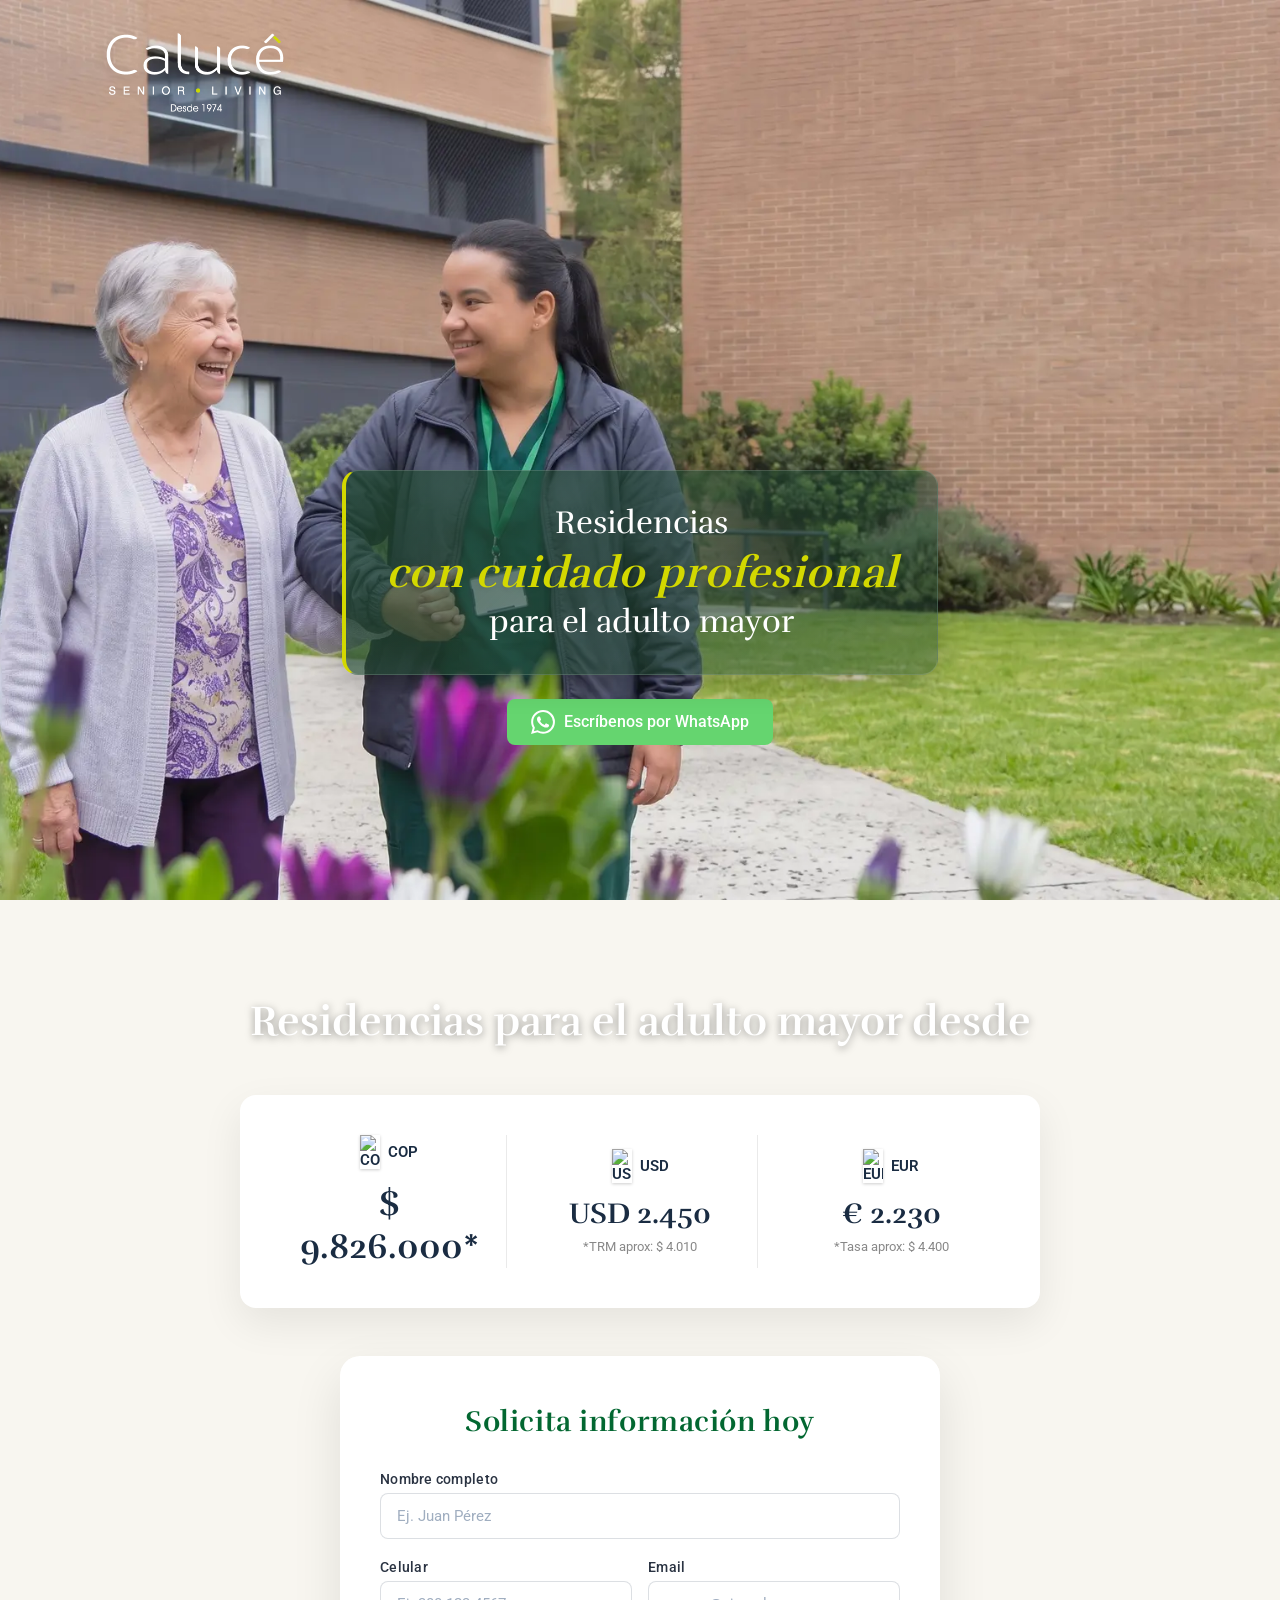
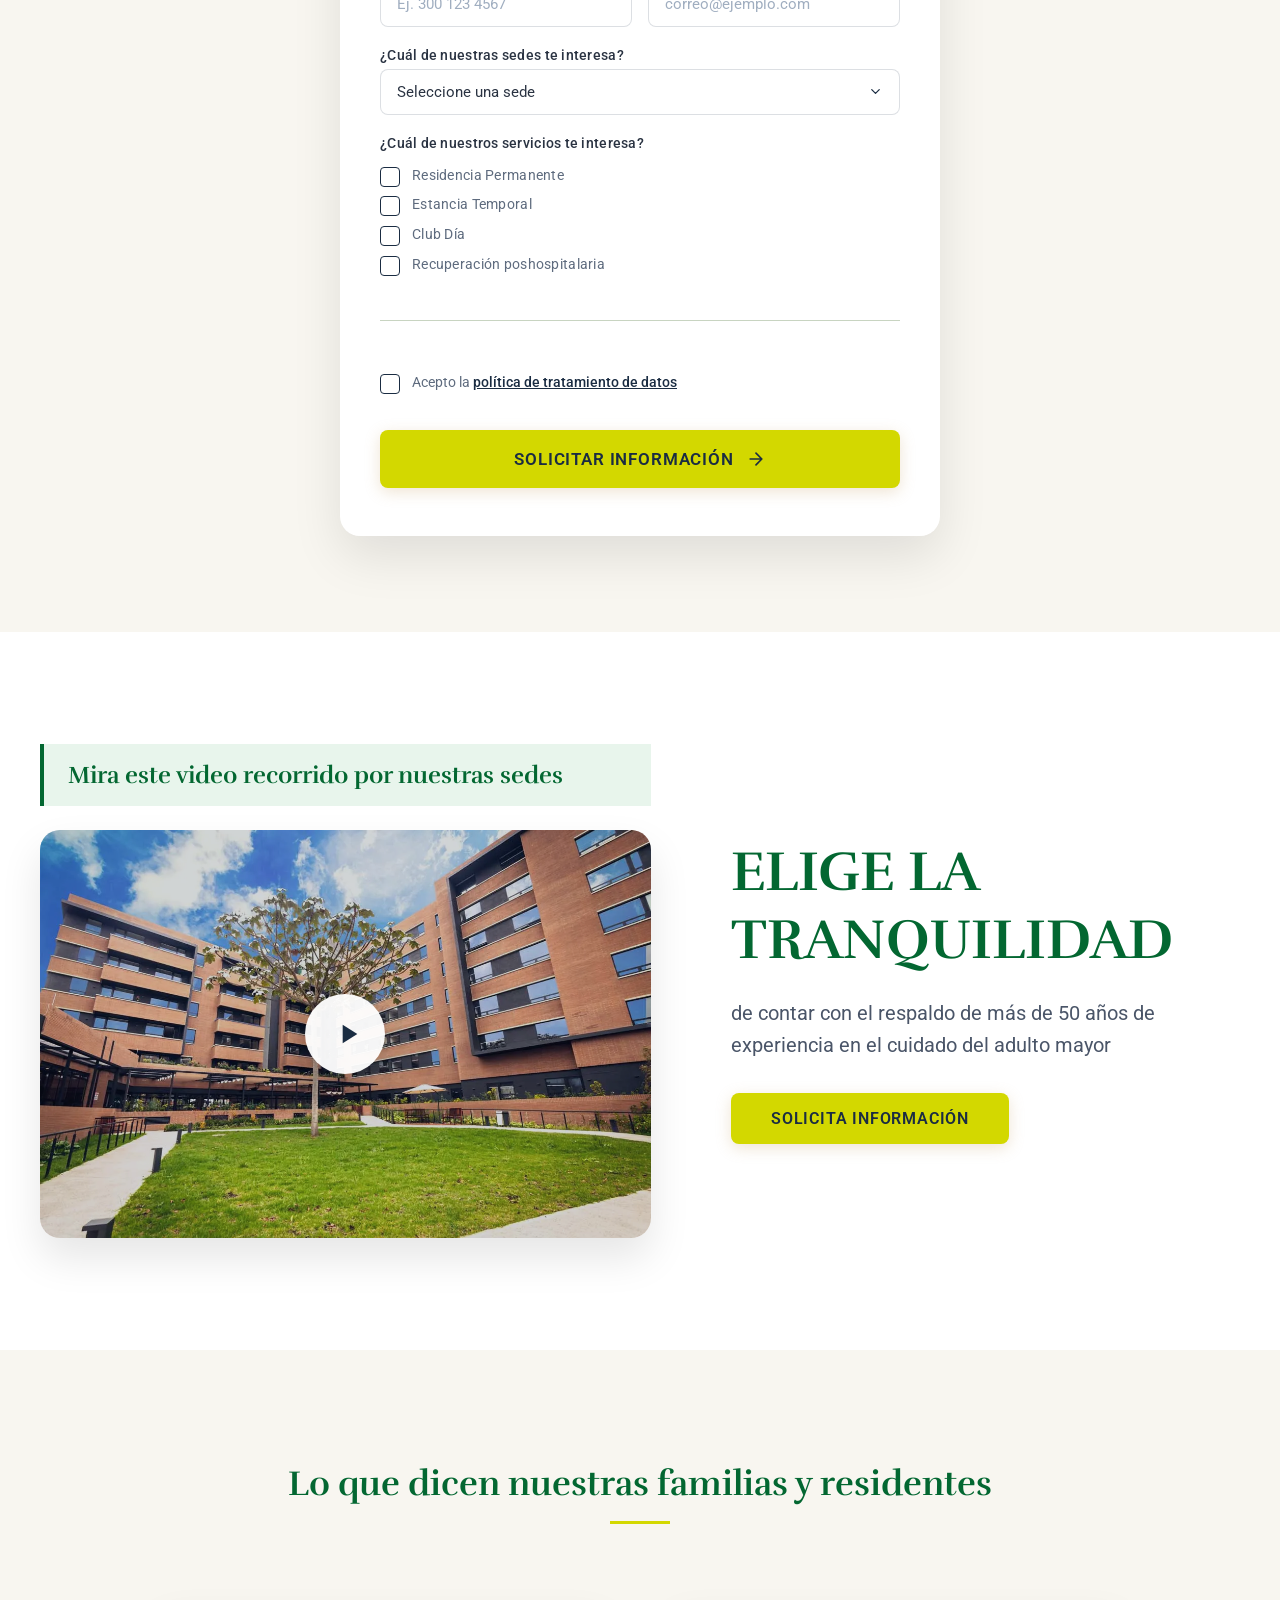
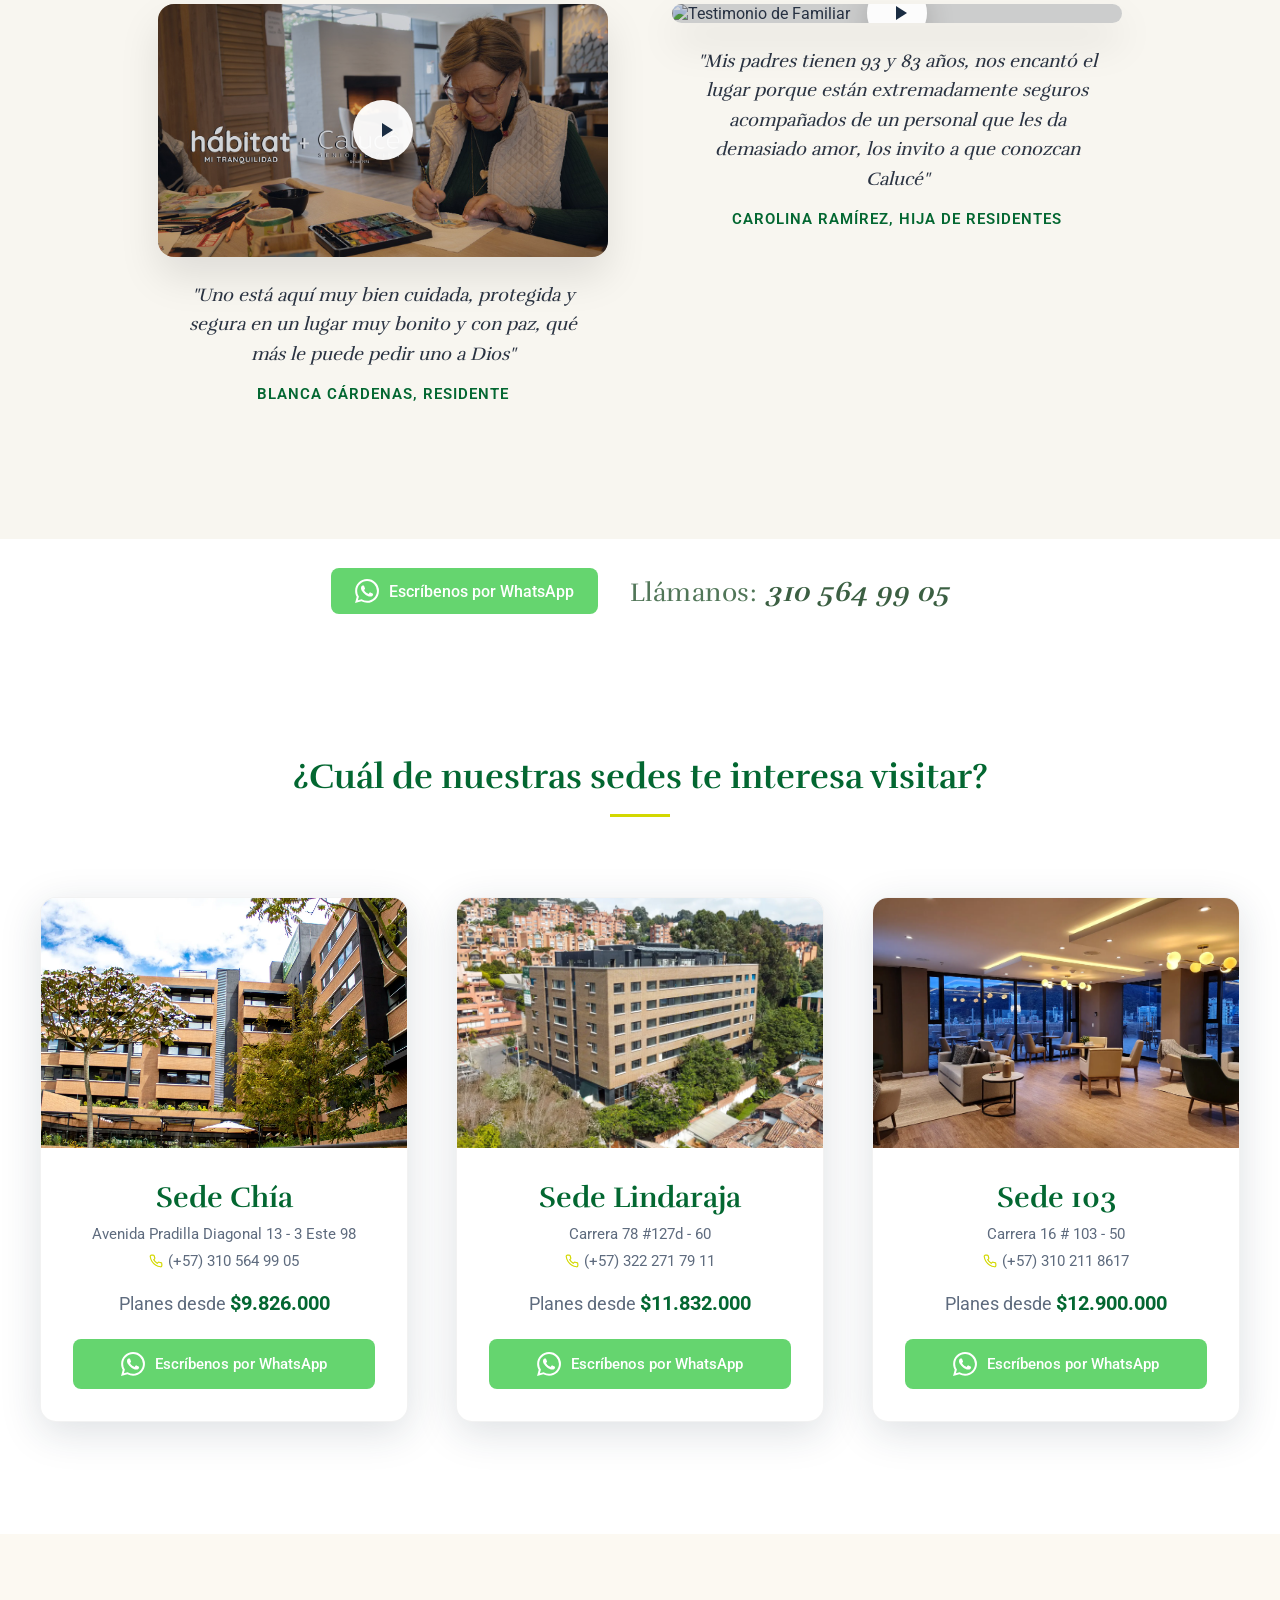
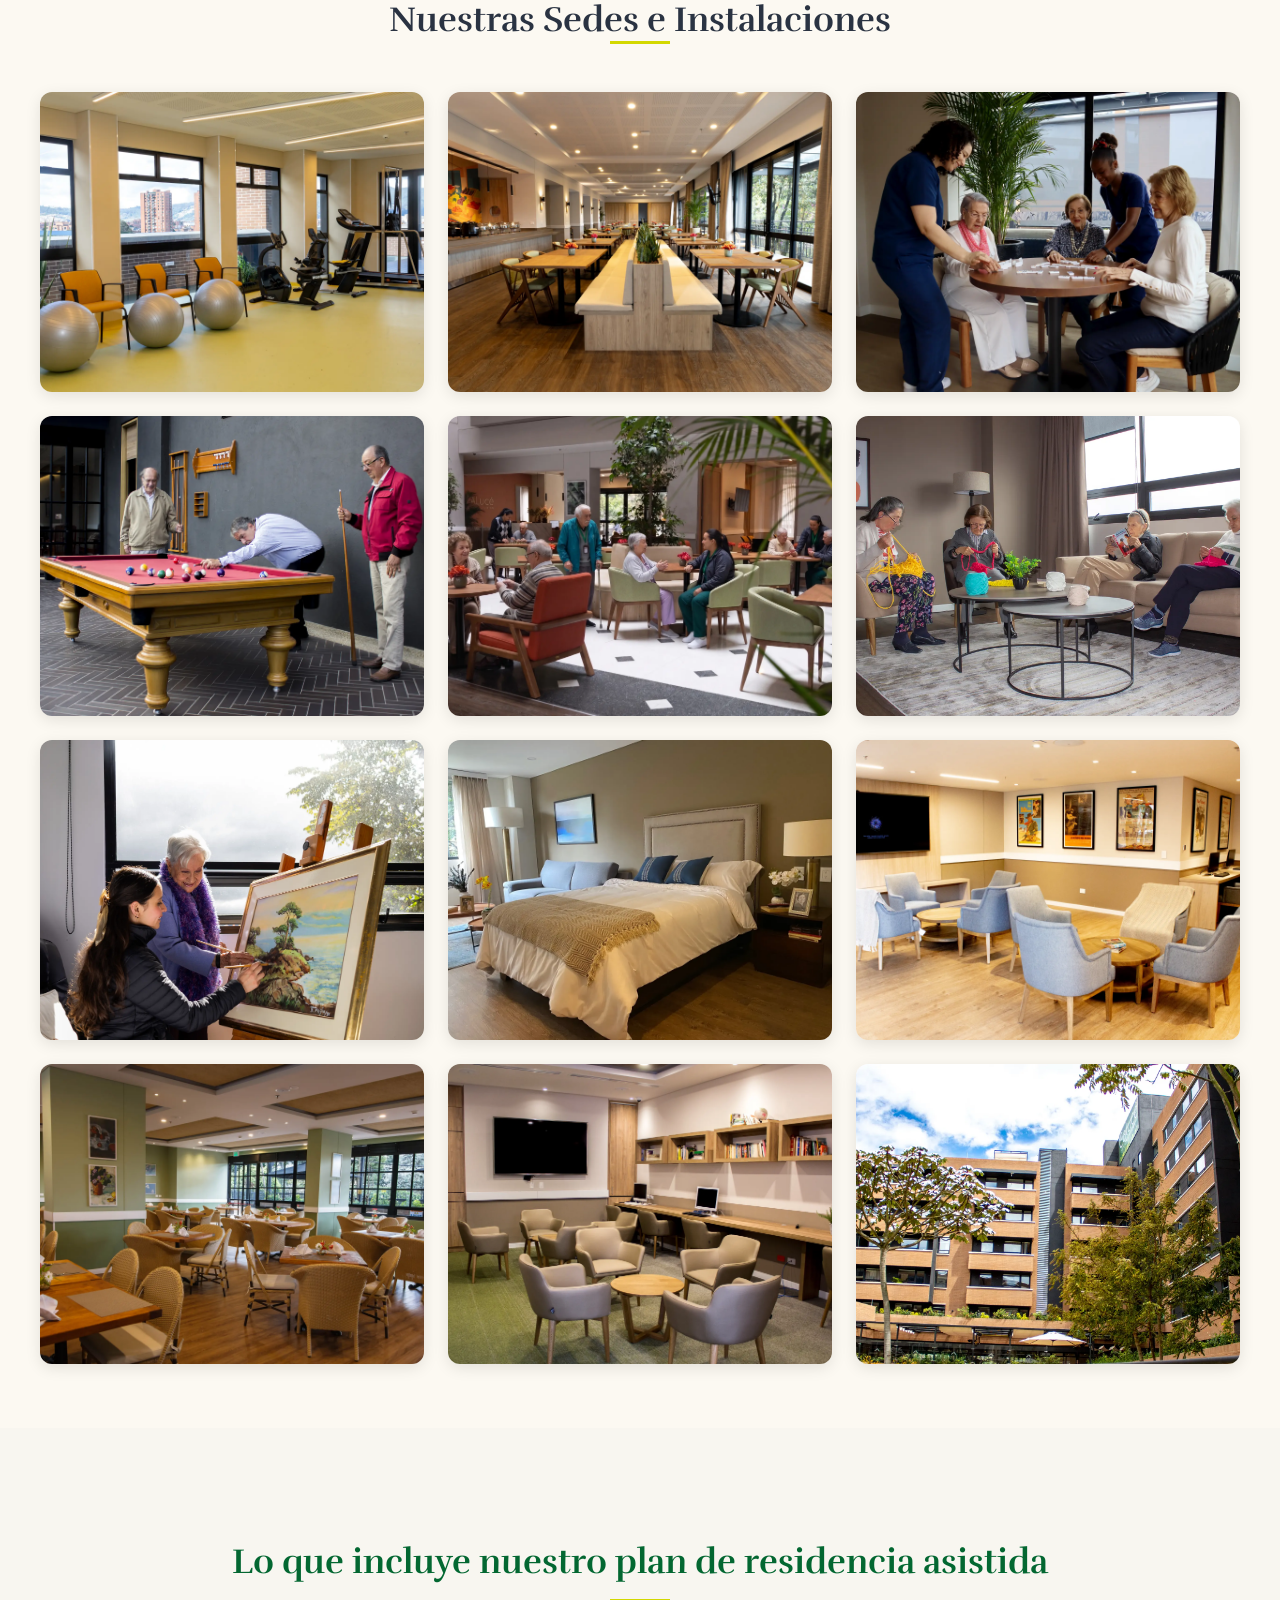
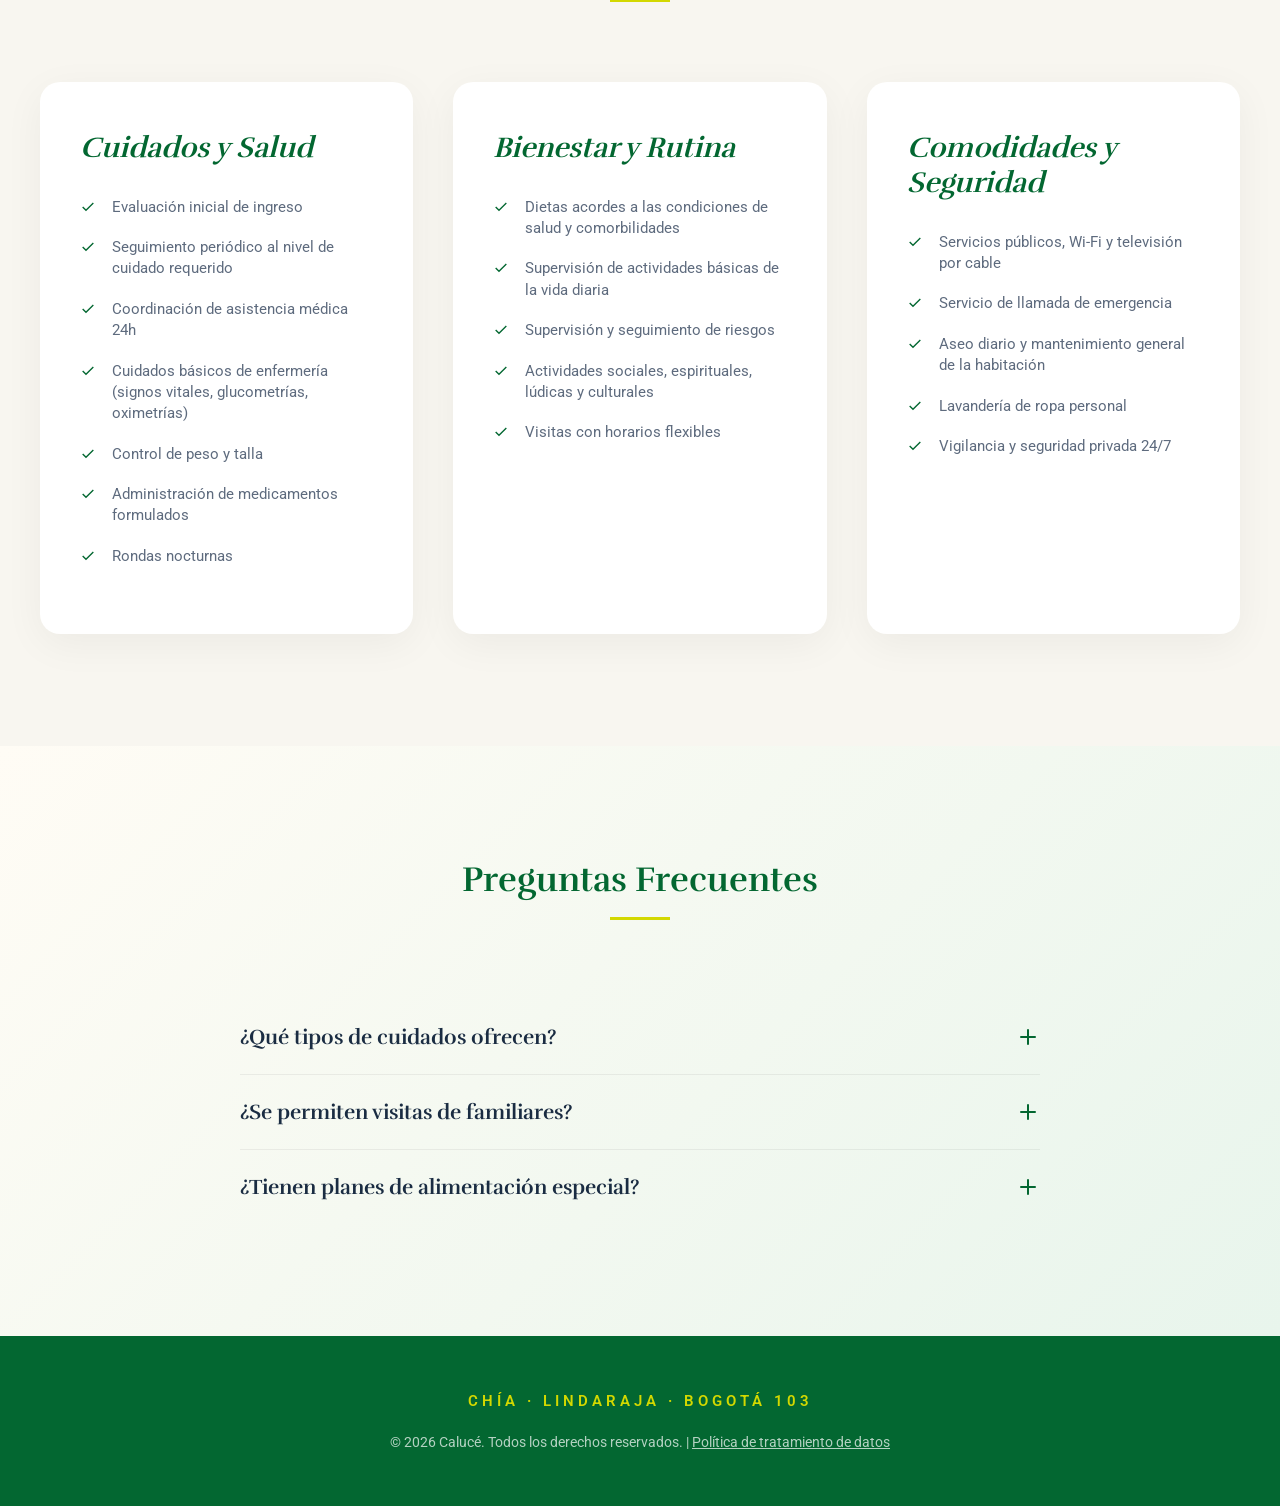
==== index.html @ 062cec2f "Forzar actualización de caché" ====
<!DOCTYPE html>
<html lang="es">
<head>
    <!-- Google Tag Manager -->
    <script>(function(w,d,s,l,i){w[l]=w[l]||[];w[l].push({'gtm.start':
    new Date().getTime(),event:'gtm.js'});var f=d.getElementsByTagName(s)[0],
    j=d.createElement(s),dl=l!='dataLayer'?'&l='+l:'';j.async=true;j.src=
    'https://www.googletagmanager.com/gtm.js?id='+i+dl;f.parentNode.insertBefore(j,f);
    })(window,document,'script','dataLayer','GTM-M3RSPCSP');</script>
    <!-- End Google Tag Manager -->
    <meta charset="UTF-8">
    <meta name="viewport" content="width=device-width, initial-scale=1.0">
    <title>Calucé Senior Living - Cuidado de Lujo</title>
    <meta name="description" content="La tranquilidad del cuidado de lujo para el adulto mayor en Calucé. Agende su visita a nuestras sedes exclusivas.">
    
    <!-- Favicon -->
    <link rel="icon" href="favicon.ico?v=2" type="image/x-icon">
    
    <!-- Google Fonts -->
    <link rel="preconnect" href="https://fonts.googleapis.com">
    <link rel="preconnect" href="https://fonts.gstatic.com" crossorigin>
    <link href="https://fonts.googleapis.com/css2?family=Roboto:wght@300;400;500;700&family=Rufina:wght@400;700&display=swap" rel="stylesheet">
    
    <!-- CSS -->
    <link rel="stylesheet" href="style.css?v=4">
</head>
<body>
    <!-- Google Tag Manager (noscript) -->
    <noscript><iframe src="https://www.googletagmanager.com/ns.html?id=GTM-M3RSPCSP"
    height="0" width="0" style="display:none;visibility:hidden"></iframe></noscript>
    <!-- End Google Tag Manager (noscript) -->
    <header class="header">
        <div class="logo-container">
            <img src="Caluce_senior_living_logo_x2.webp" alt="Calucé Senior Living Logo" class="logo">
        </div>
    </header>

    <main>
        <section class="hero" id="hero">
            <div class="hero-slideshow">
                <div class="hero-slide active" style="background-image: url('Gemini_Generated_Image_povp9ypovp9ypovp.webp');"></div>
                <div class="hero-slide" style="background-image: url('hero_img_new1.jpg');"></div>
                <div class="hero-slide" style="background-image: url('hero_img_1.webp');"></div>
                <div class="hero-slide" style="background-image: url('hero_img_2.webp');"></div>
            </div>
            <div class="hero-overlay"></div>
            
            <div class="hero-content">
                <div class="hero-text-area centered-hero-text">
                    <h1 class="hero-title">Residencias <span class="luxury-highlight">con cuidado profesional</span> para el adulto mayor</h1>
                    <a href="javascript:void(0)" onclick="openWaModal(event)" class="btn-whatsapp-cta" style="margin-top: 1.5rem; display: inline-flex;">
                        <svg width="24" height="24" viewBox="0 0 24 24" fill="currentColor" xmlns="http://www.w3.org/2000/svg">
                            <path d="M17.472 14.382c-.297-.149-1.758-.867-2.03-.967-.273-.099-.471-.148-.67.15-.197.297-.767.966-.94 1.164-.173.199-.347.223-.644.075-.297-.15-1.255-.463-2.39-1.475-.888-.788-1.489-1.761-1.663-2.059-.173-.297-.018-.458.13-.606.134-.133.298-.347.446-.52.149-.174.198-.298.298-.497.099-.198.05-.371-.025-.52-.075-.149-.669-1.612-.916-2.207-.242-.579-.487-.5-.669-.51-.173-.008-.371-.01-.57-.01-.198 0-.52.074-.792.372-.272.297-1.04 1.016-1.04 2.479 0 1.462 1.065 2.875 1.213 3.074.149.198 2.096 3.2 5.077 4.487.709.306 1.262.489 1.694.625.712.227 1.36.195 1.871.118.575-.085 1.758-.719 2.006-1.413.248-.694.248-1.289.173-1.413-.074-.124-.272-.198-.57-.347m-5.421 7.403h-.004a9.87 9.87 0 01-5.031-1.378l-.361-.214-3.741.982.998-3.648-.235-.374a9.86 9.86 0 01-1.51-5.26c.001-5.45 4.436-9.884 9.888-9.884 2.64 0 5.122 1.03 6.988 2.898a9.825 9.825 0 012.893 6.994c-.003 5.45-4.437 9.884-9.885 9.884m8.413-18.297A11.815 11.815 0 0012.05 0C5.495 0 .16 5.335.157 11.892c0 2.096.547 4.142 1.588 5.945L.057 24l6.305-1.654a11.882 11.882 0 005.683 1.448h.005c6.554 0 11.89-5.335 11.893-11.893a11.821 11.821 0 00-3.48-8.413z"/>
                        </svg>
                        Escríbenos por WhatsApp
                    </a>
                </div>
            </div>
        </section>

        <section class="pricing-form-section" style="position: relative; background-image: url('al_caluce_med_ale_0541.webp?v=2'); background-size: cover; background-position: center; padding: 6rem 2rem; background-attachment: fixed;">

            <div style="position: relative; z-index: 2; max-width: 900px; margin: 0 auto; display: flex; flex-direction: column; align-items: center; gap: 3rem;">
                
                <h2 style="font-family: var(--font-heading); color: #ffffff; text-shadow: 0 2px 8px rgba(0,0,0,0.4); font-size: 2.6rem; text-align: center; font-weight: 600;">Residencias para el adulto mayor desde</h2>
                
                <!-- Pricing Card -->
                <div style="background: #ffffff; border-radius: 16px; padding: 2.5rem 2rem; width: 100%; max-width: 800px; box-shadow: 0 15px 40px rgba(0,0,0,0.08); display: flex; justify-content: space-between; text-align: center; gap: 1rem; flex-wrap: wrap;">
                    <div style="flex: 1; min-width: 200px; border-right: 1px solid #eaeaea; display: flex; flex-direction: column; justify-content: center; padding: 0 1rem;">
                        <p style="font-weight: 600; font-size: 0.95rem; color: #1a2c42; margin-bottom: 0.8rem; display: flex; align-items: center; justify-content: center; gap: 0.5rem;"><img src="https://flagcdn.com/w20/co.png" alt="COP" style="width: 20px; box-shadow: 0 1px 3px rgba(0,0,0,0.2);"> COP</p>
                        <p style="font-size: 2.2rem; font-weight: 700; color: #1a2c42; font-family: var(--font-heading);">$ 9.826.000*</p>
                    </div>
                    <div style="flex: 1; min-width: 200px; border-right: 1px solid #eaeaea; display: flex; flex-direction: column; justify-content: center; padding: 0 1rem;">
                        <p style="font-weight: 600; font-size: 0.95rem; color: #1a2c42; margin-bottom: 0.8rem; display: flex; align-items: center; justify-content: center; gap: 0.5rem;"><img src="https://flagcdn.com/w20/us.png" alt="USD" style="width: 20px; box-shadow: 0 1px 3px rgba(0,0,0,0.2);"> USD</p>
                        <p style="font-size: 1.8rem; font-weight: 700; color: #1a2c42; font-family: var(--font-heading);">USD 2.450</p>
                        <p style="font-size: 0.8rem; color: #888; margin-top: 0.5rem;">*TRM aprox: $ 4.010</p>
                    </div>
                    <div style="flex: 1; min-width: 200px; display: flex; flex-direction: column; justify-content: center; padding: 0 1rem;">
                        <p style="font-weight: 600; font-size: 0.95rem; color: #1a2c42; margin-bottom: 0.8rem; display: flex; align-items: center; justify-content: center; gap: 0.5rem;"><img src="https://flagcdn.com/w20/eu.png" alt="EUR" style="width: 20px; box-shadow: 0 1px 3px rgba(0,0,0,0.2);"> EUR</p>
                        <p style="font-size: 1.8rem; font-weight: 700; color: #1a2c42; font-family: var(--font-heading);">€ 2.230</p>
                        <p style="font-size: 0.8rem; color: #888; margin-top: 0.5rem;">*Tasa aprox: $ 4.400</p>
                    </div>
                </div>

                <!-- Form Card -->
                <div class="form-card" style="width: 100%; max-width: 600px; background: #ffffff; border: none; box-shadow: 0 20px 50px rgba(0,0,0,0.1);">
                    <h2 class="form-subtitle">Solicita información hoy</h2>
                    
                    <form id="contact-form" class="lead-form">
                        <div class="form-group">
                            <label for="nombre">Nombre completo</label>
                            <input type="text" id="nombre" name="nombre" required placeholder="Ej. Juan Pérez">
                        </div>
                        
                        <div class="form-row">
                            <div class="form-group">
                                <label for="celular">Celular</label>
                                <input type="tel" id="celular" name="celular" required placeholder="Ej. 300 123 4567">
                            </div>
                            
                            <div class="form-group">
                                <label for="email">Email</label>
                                <input type="email" id="email" name="email" required placeholder="correo@ejemplo.com">
                            </div>
                        </div>
                        
                        <div class="form-group">
                            <label for="sede">¿Cuál de nuestras sedes te interesa?</label>
                            <select id="sede" name="sede" required>
                                <option value="" disabled selected>Seleccione una sede</option>
                                <option value="Chia">Sede Chía</option>
                                <option value="Lindaraja">Sede Lindaraja</option>
                                <option value="103">Sede 103</option>
                            </select>
                        </div>
                        
                        <div class="form-group">
                            <label for="servicio">¿Cuál de nuestros servicios te interesa?</label>
                            <div class="services-checkbox-group" style="margin-top: 0.5rem; display: flex; flex-direction: column; gap: 0.5rem;">
                                <div class="form-checkbox" style="margin: 0; align-items: center;">
                                    <input type="checkbox" id="srv-residencia" name="servicio[]" value="Residencia Permanente">
                                    <label for="srv-residencia" style="font-weight: 400; font-size: 0.9rem; margin: 0; cursor: pointer;">Residencia Permanente</label>
                                </div>
                                <div class="form-checkbox" style="margin: 0; align-items: center;">
                                    <input type="checkbox" id="srv-temporal" name="servicio[]" value="Estancia Temporal">
                                    <label for="srv-temporal" style="font-weight: 400; font-size: 0.9rem; margin: 0; cursor: pointer;">Estancia Temporal</label>
                                </div>
                                <div class="form-checkbox" style="margin: 0; align-items: center;">
                                    <input type="checkbox" id="srv-club" name="servicio[]" value="Club Día">
                                    <label for="srv-club" style="font-weight: 400; font-size: 0.9rem; margin: 0; cursor: pointer;">Club Día</label>
                                </div>
                                <div class="form-checkbox" style="margin: 0; align-items: center;">
                                    <input type="checkbox" id="srv-recuperacion" name="servicio[]" value="Recuperación poshospitalaria">
                                    <label for="srv-recuperacion" style="font-weight: 400; font-size: 0.9rem; margin: 0; cursor: pointer;">Recuperación poshospitalaria</label>
                                </div>
                            </div>
                        </div>
                        
                        <hr style="margin: 1.5rem 0; border: none; border-top: 1px solid #c8d4c1;">
                        <div class="form-checkbox">
                            <input type="checkbox" id="politica" name="politica" required>
                            <label for="politica">Acepto la <a href="politica.html" target="_blank">política de tratamiento de datos</a></label>
                        </div>
                        
                        <button type="submit" class="submit-btn" style="padding: 1.2rem; font-size: 1.05rem;">
                            <span>SOLICITAR INFORMACIÓN</span>
                            <svg width="20" height="20" viewBox="0 0 24 24" fill="none" xmlns="http://www.w3.org/2000/svg">
                                <path d="M5 12H19M19 12L12 5M19 12L12 19" stroke="currentColor" stroke-width="2" stroke-linecap="round" stroke-linejoin="round"/>
                            </svg>
                        </button>
                    </form>
                </div>
            </div>
        </section>

        <section class="video-section">
            <div class="video-container-wrapper">
                <div class="video-column">
                    <h3 class="video-preview-title">Mira este video recorrido por nuestras sedes</h3>
                    <div class="video-box" style="cursor: pointer;" data-youtube-id="F8IbhMxmTkQ" onclick="openVideoModal(this.dataset.youtubeId)">
                        <img src="Caluce-chia-07.webp" alt="Video recorrido Calucé" class="video-thumb">
                        <div class="video-overlay"></div>
                        <button class="play-btn" aria-label="Reproducir video">
                            <svg width="24" height="24" viewBox="0 0 24 24" fill="currentColor" xmlns="http://www.w3.org/2000/svg">
                                <path d="M8 5v14l11-7z"/>
                            </svg>
                        </button>
                    </div>
                </div>
                
                <div class="video-text">
                    <h2 class="section-title">ELIGE LA TRANQUILIDAD</h2>
                    <p class="section-description">de contar con el respaldo de <span class="highlight-text">más de 50 años</span> de experiencia en el cuidado del adulto mayor</p>
                    <button class="cta-btn" style="margin-top: 2rem;" onclick="openFormModal()">SOLICITA INFORMACIÓN</button>
                </div>
            </div>
        </section>

        <section class="testimonials-section">
            <div class="services-header">
                <h2 class="services-main-title">Lo que dicen nuestras familias y residentes</h2>
                <div class="title-divider"></div>
            </div>
            
            <div class="testimonials-grid">
                <!-- Testimonial 1 -->
                <div class="testimonial-card">
                    <div class="video-box" style="border-radius: 16px; cursor: pointer;" data-youtube-id="kpTTapqYyjA" onclick="openVideoModal(this.dataset.youtubeId)">
                        <img src="testimonial_1.jpg" alt="Testimonio de Residente" class="video-thumb">
                        <div class="video-overlay"></div>
                        <button class="play-btn" style="width: 60px; height: 60px;">
                            <svg viewBox="0 0 24 24" fill="currentColor" style="width: 24px; height: 24px;">
                                <path d="M8 5v14l11-7z"/>
                            </svg>
                        </button>
                    </div>
                    <div class="testimonial-info">
                        <p class="testimonial-quote">"Uno está aquí muy bien cuidada, protegida y segura en un lugar muy bonito y con paz, qué más le puede pedir uno a Dios"</p>
                        <h4 class="testimonial-name">Blanca Cárdenas, Residente</h4>
                    </div>
                </div>
                
                <!-- Testimonial 2 -->
                <div class="testimonial-card">
                    <div class="video-box" style="border-radius: 16px; cursor: pointer;" data-youtube-id="0jp0pkV0w2U" onclick="openVideoModal(this.dataset.youtubeId)">
                        <img src="https://img.youtube.com/vi/0jp0pkV0w2U/maxresdefault.jpg" alt="Testimonio de Familiar" class="video-thumb">
                        <div class="video-overlay"></div>
                        <button class="play-btn" style="width: 60px; height: 60px;">
                            <svg viewBox="0 0 24 24" fill="currentColor" style="width: 24px; height: 24px;">
                                <path d="M8 5v14l11-7z"/>
                            </svg>
                        </button>
                    </div>
                    <div class="testimonial-info">
                        <p class="testimonial-quote">"Mis padres tienen 93 y 83 años, nos encantó el lugar porque están extremadamente seguros acompañados de un personal que les da demasiado amor, los invito a que conozcan Calucé"</p>
                        <h4 class="testimonial-name">Carolina Ramírez, hija de residentes</h4>
                    </div>
                </div>
                

            </div>
        </section>

        <section class="cta-banner">
            <div class="cta-container">
                <h2 class="cta-text" style="font-size: 1.6rem;">Llámanos: <span class="cta-price">310 564 99 05</span></h2>
                <a href="javascript:void(0)" onclick="openWaModal(event)" class="btn-whatsapp-cta">
                    <svg width="24" height="24" viewBox="0 0 24 24" fill="currentColor" xmlns="http://www.w3.org/2000/svg">
                        <path d="M17.472 14.382c-.297-.149-1.758-.867-2.03-.967-.273-.099-.471-.148-.67.15-.197.297-.767.966-.94 1.164-.173.199-.347.223-.644.075-.297-.15-1.255-.463-2.39-1.475-.888-.788-1.489-1.761-1.663-2.059-.173-.297-.018-.458.13-.606.134-.133.298-.347.446-.52.149-.174.198-.298.298-.497.099-.198.05-.371-.025-.52-.075-.149-.669-1.612-.916-2.207-.242-.579-.487-.5-.669-.51-.173-.008-.371-.01-.57-.01-.198 0-.52.074-.792.372-.272.297-1.04 1.016-1.04 2.479 0 1.462 1.065 2.875 1.213 3.074.149.198 2.096 3.2 5.077 4.487.709.306 1.262.489 1.694.625.712.227 1.36.195 1.871.118.575-.085 1.758-.719 2.006-1.413.248-.694.248-1.289.173-1.413-.074-.124-.272-.198-.57-.347m-5.421 7.403h-.004a9.87 9.87 0 01-5.031-1.378l-.361-.214-3.741.982.998-3.648-.235-.374a9.86 9.86 0 01-1.51-5.26c.001-5.45 4.436-9.884 9.888-9.884 2.64 0 5.122 1.03 6.988 2.898a9.825 9.825 0 012.893 6.994c-.003 5.45-4.437 9.884-9.885 9.884m8.413-18.297A11.815 11.815 0 0012.05 0C5.495 0 .16 5.335.157 11.892c0 2.096.547 4.142 1.588 5.945L.057 24l6.305-1.654a11.882 11.882 0 005.683 1.448h.005c6.554 0 11.89-5.335 11.893-11.893a11.821 11.821 0 00-3.48-8.413z"/>
                    </svg>
                    Escríbenos por WhatsApp
                </a>
            </div>
        </section>

        <section class="sedes-section">
            <div class="services-header">
                <h2 class="services-main-title">¿Cuál de nuestras sedes te interesa visitar?</h2>
                <div class="title-divider"></div>
            </div>
            
            <div class="sedes-grid">
                <!-- Card Chia -->
                <div class="sede-card">
                    <div class="sede-img-box">
                        <img src="IMG_2780.webp" alt="Sede Chía" class="sede-img">
                    </div>
                    <div class="sede-info">
                        <h3 class="sede-title">Sede Chía</h3>
                        <p class="sede-details">Avenida Pradilla Diagonal 13 - 3 Este 98<br>
                            <span class="phone-line">
                                <svg class="phone-icon" viewBox="0 0 24 24" width="14" height="14" fill="none" stroke="currentColor" stroke-width="2" stroke-linecap="round" stroke-linejoin="round"><path d="M22 16.92v3a2 2 0 0 1-2.18 2 19.79 19.79 0 0 1-8.63-3.07 19.5 19.5 0 0 1-6-6 19.79 19.79 0 0 1-3.07-8.67A2 2 0 0 1 4.11 2h3a2 2 0 0 1 2 1.72 12.84 12.84 0 0 0 .7 2.81 2 2 0 0 1-.45 2.11L8.09 9.91a16 16 0 0 0 6 6l1.27-1.27a2 2 0 0 1 2.11-.45 12.84 12.84 0 0 0 2.81.7A2 2 0 0 1 22 16.92z"></path></svg>
                                (+57) 310 564 99 05
                            </span>
                        </p>
                        <p class="sede-price">Planes desde <strong>$9.826.000</strong></p>
                        <a href="https://wa.me/573105649905?text=Hola,%20me%20interesa%20conocer%20m%C3%A1s%20sobre%20la%20sede%20Ch%C3%ADa" class="btn-whatsapp-cta sede-btn" target="_blank" rel="noopener noreferrer" style="justify-content: center; width: 100%;">
                            <svg width="24" height="24" viewBox="0 0 24 24" fill="currentColor" xmlns="http://www.w3.org/2000/svg">
                                <path d="M17.472 14.382c-.297-.149-1.758-.867-2.03-.967-.273-.099-.471-.148-.67.15-.197.297-.767.966-.94 1.164-.173.199-.347.223-.644.075-.297-.15-1.255-.463-2.39-1.475-.888-.788-1.489-1.761-1.663-2.059-.173-.297-.018-.458.13-.606.134-.133.298-.347.446-.52.149-.174.198-.298.298-.497.099-.198.05-.371-.025-.52-.075-.149-.669-1.612-.916-2.207-.242-.579-.487-.5-.669-.51-.173-.008-.371-.01-.57-.01-.198 0-.52.074-.792.372-.272.297-1.04 1.016-1.04 2.479 0 1.462 1.065 2.875 1.213 3.074.149.198 2.096 3.2 5.077 4.487.709.306 1.262.489 1.694.625.712.227 1.36.195 1.871.118.575-.085 1.758-.719 2.006-1.413.248-.694.248-1.289.173-1.413-.074-.124-.272-.198-.57-.347m-5.421 7.403h-.004a9.87 9.87 0 01-5.031-1.378l-.361-.214-3.741.982.998-3.648-.235-.374a9.86 9.86 0 01-1.51-5.26c.001-5.45 4.436-9.884 9.888-9.884 2.64 0 5.122 1.03 6.988 2.898a9.825 9.825 0 012.893 6.994c-.003 5.45-4.437 9.884-9.885 9.884m8.413-18.297A11.815 11.815 0 0012.05 0C5.495 0 .16 5.335.157 11.892c0 2.096.547 4.142 1.588 5.945L.057 24l6.305-1.654a11.882 11.882 0 005.683 1.448h.005c6.554 0 11.89-5.335 11.893-11.893a11.821 11.821 0 00-3.48-8.413z"/>
                            </svg>
                            Escríbenos por WhatsApp
                        </a>
                    </div>
                </div>
                
                <!-- Card Lindaraja -->
                <div class="sede-card">
                    <div class="sede-img-box">
                        <img src="editable_edificio.webp" alt="Sede Lindaraja" class="sede-img">
                    </div>
                    <div class="sede-info">
                        <h3 class="sede-title">Sede Lindaraja</h3>
                        <p class="sede-details">Carrera 78 #127d - 60<br>
                            <span class="phone-line">
                                <svg class="phone-icon" viewBox="0 0 24 24" width="14" height="14" fill="none" stroke="currentColor" stroke-width="2" stroke-linecap="round" stroke-linejoin="round"><path d="M22 16.92v3a2 2 0 0 1-2.18 2 19.79 19.79 0 0 1-8.63-3.07 19.5 19.5 0 0 1-6-6 19.79 19.79 0 0 1-3.07-8.67A2 2 0 0 1 4.11 2h3a2 2 0 0 1 2 1.72 12.84 12.84 0 0 0 .7 2.81 2 2 0 0 1-.45 2.11L8.09 9.91a16 16 0 0 0 6 6l1.27-1.27a2 2 0 0 1 2.11-.45 12.84 12.84 0 0 0 2.81.7A2 2 0 0 1 22 16.92z"></path></svg>
                                (+57) 322 271 79 11
                            </span>
                        </p>
                        <p class="sede-price">Planes desde <strong>$11.832.000</strong></p>
                        <a href="https://wa.me/573222717911?text=Hola,%20me%20interesa%20conocer%20m%C3%A1s%20sobre%20la%20sede%20Lindaraja" class="btn-whatsapp-cta sede-btn" target="_blank" rel="noopener noreferrer" style="justify-content: center; width: 100%;">
                            <svg width="24" height="24" viewBox="0 0 24 24" fill="currentColor" xmlns="http://www.w3.org/2000/svg">
                                <path d="M17.472 14.382c-.297-.149-1.758-.867-2.03-.967-.273-.099-.471-.148-.67.15-.197.297-.767.966-.94 1.164-.173.199-.347.223-.644.075-.297-.15-1.255-.463-2.39-1.475-.888-.788-1.489-1.761-1.663-2.059-.173-.297-.018-.458.13-.606.134-.133.298-.347.446-.52.149-.174.198-.298.298-.497.099-.198.05-.371-.025-.52-.075-.149-.669-1.612-.916-2.207-.242-.579-.487-.5-.669-.51-.173-.008-.371-.01-.57-.01-.198 0-.52.074-.792.372-.272.297-1.04 1.016-1.04 2.479 0 1.462 1.065 2.875 1.213 3.074.149.198 2.096 3.2 5.077 4.487.709.306 1.262.489 1.694.625.712.227 1.36.195 1.871.118.575-.085 1.758-.719 2.006-1.413.248-.694.248-1.289.173-1.413-.074-.124-.272-.198-.57-.347m-5.421 7.403h-.004a9.87 9.87 0 01-5.031-1.378l-.361-.214-3.741.982.998-3.648-.235-.374a9.86 9.86 0 01-1.51-5.26c.001-5.45 4.436-9.884 9.888-9.884 2.64 0 5.122 1.03 6.988 2.898a9.825 9.825 0 012.893 6.994c-.003 5.45-4.437 9.884-9.885 9.884m8.413-18.297A11.815 11.815 0 0012.05 0C5.495 0 .16 5.335.157 11.892c0 2.096.547 4.142 1.588 5.945L.057 24l6.305-1.654a11.882 11.882 0 005.683 1.448h.005c6.554 0 11.89-5.335 11.893-11.893a11.821 11.821 0 00-3.48-8.413z"/>
                            </svg>
                            Escríbenos por WhatsApp
                        </a>
                    </div>
                </div>
                
                <!-- Card 103 -->
                <div class="sede-card">
                    <div class="sede-img-box">
                        <img src="20210810_181225.webp" alt="Sede 103" class="sede-img">
                    </div>
                    <div class="sede-info">
                        <h3 class="sede-title">Sede 103</h3>
                        <p class="sede-details">Carrera 16 # 103 - 50<br>
                            <span class="phone-line">
                                <svg class="phone-icon" viewBox="0 0 24 24" width="14" height="14" fill="none" stroke="currentColor" stroke-width="2" stroke-linecap="round" stroke-linejoin="round"><path d="M22 16.92v3a2 2 0 0 1-2.18 2 19.79 19.79 0 0 1-8.63-3.07 19.5 19.5 0 0 1-6-6 19.79 19.79 0 0 1-3.07-8.67A2 2 0 0 1 4.11 2h3a2 2 0 0 1 2 1.72 12.84 12.84 0 0 0 .7 2.81 2 2 0 0 1-.45 2.11L8.09 9.91a16 16 0 0 0 6 6l1.27-1.27a2 2 0 0 1 2.11-.45 12.84 12.84 0 0 0 2.81.7A2 2 0 0 1 22 16.92z"></path></svg>
                                (+57) 310 211 8617
                            </span>
                        </p>
                        <p class="sede-price">Planes desde <strong>$12.900.000</strong></p>
                        <a href="https://wa.me/573102118617?text=Hola,%20me%20interesa%20conocer%20m%C3%A1s%20sobre%20la%20sede%20103" class="btn-whatsapp-cta sede-btn" target="_blank" rel="noopener noreferrer" style="justify-content: center; width: 100%;">
                            <svg width="24" height="24" viewBox="0 0 24 24" fill="currentColor" xmlns="http://www.w3.org/2000/svg">
                                <path d="M17.472 14.382c-.297-.149-1.758-.867-2.03-.967-.273-.099-.471-.148-.67.15-.197.297-.767.966-.94 1.164-.173.199-.347.223-.644.075-.297-.15-1.255-.463-2.39-1.475-.888-.788-1.489-1.761-1.663-2.059-.173-.297-.018-.458.13-.606.134-.133.298-.347.446-.52.149-.174.198-.298.298-.497.099-.198.05-.371-.025-.52-.075-.149-.669-1.612-.916-2.207-.242-.579-.487-.5-.669-.51-.173-.008-.371-.01-.57-.01-.198 0-.52.074-.792.372-.272.297-1.04 1.016-1.04 2.479 0 1.462 1.065 2.875 1.213 3.074.149.198 2.096 3.2 5.077 4.487.709.306 1.262.489 1.694.625.712.227 1.36.195 1.871.118.575-.085 1.758-.719 2.006-1.413.248-.694.248-1.289.173-1.413-.074-.124-.272-.198-.57-.347m-5.421 7.403h-.004a9.87 9.87 0 01-5.031-1.378l-.361-.214-3.741.982.998-3.648-.235-.374a9.86 9.86 0 01-1.51-5.26c.001-5.45 4.436-9.884 9.888-9.884 2.64 0 5.122 1.03 6.988 2.898a9.825 9.825 0 012.893 6.994c-.003 5.45-4.437 9.884-9.885 9.884m8.413-18.297A11.815 11.815 0 0012.05 0C5.495 0 .16 5.335.157 11.892c0 2.096.547 4.142 1.588 5.945L.057 24l6.305-1.654a11.882 11.882 0 005.683 1.448h.005c6.554 0 11.89-5.335 11.893-11.893a11.821 11.821 0 00-3.48-8.413z"/>
                            </svg>
                            Escríbenos por WhatsApp
                        </a>
                    </div>
                </div>
            </div>
        </section>

        <section class="gallery-section">
            <div class="gallery-header">
                <h2 class="gallery-title">Nuestras Sedes e Instalaciones</h2>
                <div class="title-divider"></div>
            </div>
            <div class="gallery-grid">
                <img src="gallery-images/IMG_8244.webp?v=2" alt="Instalaciones Calucé" class="gallery-item" loading="lazy">
                <img src="gallery-images/IMG_8183.webp?v=2" alt="Instalaciones Calucé" class="gallery-item" loading="lazy">
                <img src="gallery-images/93FE3752-EDE4-44F7-B28B-406F4B48A214_1_201_a.webp?v=2" alt="Instalaciones Calucé" class="gallery-item" loading="lazy">
                <img src="gallery-images/BILLAR-01.webp?v=2" alt="Instalaciones Calucé" class="gallery-item" loading="lazy">
                <img src="gallery-images/Gemini_Generated_Image_re1i0are1i0are1i.webp?v=2" alt="Instalaciones Calucé" class="gallery-item" loading="lazy">
                <img src="gallery-images/IMG_2146.webp?v=2" alt="Instalaciones Calucé" class="gallery-item" loading="lazy">
                <img src="gallery-images/IMG_2199.webp?v=2" alt="Instalaciones Calucé" class="gallery-item" loading="lazy">
                <img src="gallery-images/IMG_6405.webp?v=2" alt="Instalaciones Calucé" class="gallery-item" loading="lazy">
                <img src="gallery-images/IMG_3419.webp?v=2" alt="Instalaciones Calucé" class="gallery-item" loading="lazy">
                <img src="gallery-images/IMG_0764-Edit.webp?v=2" alt="Instalaciones Calucé" class="gallery-item" loading="lazy">
                <img src="gallery-images/IMG_1967.webp?v=2" alt="Instalaciones Calucé" class="gallery-item" loading="lazy">
                <img src="gallery-images/IMG_2780.webp?v=2" alt="Instalaciones Calucé" class="gallery-item" loading="lazy">
            </div>
        </section>

        <section class="services-section">
            <div class="services-header">
                <h2 class="services-main-title">Lo que incluye nuestro plan de residencia asistida</h2>
                <div class="title-divider"></div>
            </div>
            
            <div class="services-grid">
                <!-- Card 1 -->
                <div class="service-card">
                    <h3 class="card-title">Cuidados y Salud</h3>
                    <ul class="service-list">
                        <li><svg viewBox="0 0 24 24" width="16" height="16" fill="none" stroke="currentColor" stroke-width="2"><polyline points="20 6 9 17 4 12"></polyline></svg> Evaluación inicial de ingreso</li>
                        <li><svg viewBox="0 0 24 24" width="16" height="16" fill="none" stroke="currentColor" stroke-width="2"><polyline points="20 6 9 17 4 12"></polyline></svg> Seguimiento periódico al nivel de cuidado requerido</li>
                        <li><svg viewBox="0 0 24 24" width="16" height="16" fill="none" stroke="currentColor" stroke-width="2"><polyline points="20 6 9 17 4 12"></polyline></svg> Coordinación de asistencia médica 24h</li>
                        <li><svg viewBox="0 0 24 24" width="16" height="16" fill="none" stroke="currentColor" stroke-width="2"><polyline points="20 6 9 17 4 12"></polyline></svg> Cuidados básicos de enfermería (signos vitales, glucometrías, oximetrías)</li>
                        <li><svg viewBox="0 0 24 24" width="16" height="16" fill="none" stroke="currentColor" stroke-width="2"><polyline points="20 6 9 17 4 12"></polyline></svg> Control de peso y talla</li>
                        <li><svg viewBox="0 0 24 24" width="16" height="16" fill="none" stroke="currentColor" stroke-width="2"><polyline points="20 6 9 17 4 12"></polyline></svg> Administración de medicamentos formulados</li>
                        <li><svg viewBox="0 0 24 24" width="16" height="16" fill="none" stroke="currentColor" stroke-width="2"><polyline points="20 6 9 17 4 12"></polyline></svg> Rondas nocturnas</li>
                    </ul>
                </div>
                
                <!-- Card 2 -->
                <div class="service-card">
                    <h3 class="card-title">Bienestar y Rutina</h3>
                    <ul class="service-list">
                        <li><svg viewBox="0 0 24 24" width="16" height="16" fill="none" stroke="currentColor" stroke-width="2"><polyline points="20 6 9 17 4 12"></polyline></svg> Dietas acordes a las condiciones de salud y comorbilidades</li>
                        <li><svg viewBox="0 0 24 24" width="16" height="16" fill="none" stroke="currentColor" stroke-width="2"><polyline points="20 6 9 17 4 12"></polyline></svg> Supervisión de actividades básicas de la vida diaria</li>
                        <li><svg viewBox="0 0 24 24" width="16" height="16" fill="none" stroke="currentColor" stroke-width="2"><polyline points="20 6 9 17 4 12"></polyline></svg> Supervisión y seguimiento de riesgos</li>
                        <li><svg viewBox="0 0 24 24" width="16" height="16" fill="none" stroke="currentColor" stroke-width="2"><polyline points="20 6 9 17 4 12"></polyline></svg> Actividades sociales, espirituales, lúdicas y culturales</li>
                        <li><svg viewBox="0 0 24 24" width="16" height="16" fill="none" stroke="currentColor" stroke-width="2"><polyline points="20 6 9 17 4 12"></polyline></svg> Visitas con horarios flexibles</li>
                    </ul>
                </div>
                
                <!-- Card 3 -->
                <div class="service-card">
                    <h3 class="card-title">Comodidades y Seguridad</h3>
                    <ul class="service-list">
                        <li><svg viewBox="0 0 24 24" width="16" height="16" fill="none" stroke="currentColor" stroke-width="2"><polyline points="20 6 9 17 4 12"></polyline></svg> Servicios públicos, Wi-Fi y televisión por cable</li>
                        <li><svg viewBox="0 0 24 24" width="16" height="16" fill="none" stroke="currentColor" stroke-width="2"><polyline points="20 6 9 17 4 12"></polyline></svg> Servicio de llamada de emergencia</li>
                        <li><svg viewBox="0 0 24 24" width="16" height="16" fill="none" stroke="currentColor" stroke-width="2"><polyline points="20 6 9 17 4 12"></polyline></svg> Aseo diario y mantenimiento general de la habitación</li>
                        <li><svg viewBox="0 0 24 24" width="16" height="16" fill="none" stroke="currentColor" stroke-width="2"><polyline points="20 6 9 17 4 12"></polyline></svg> Lavandería de ropa personal</li>
                        <li><svg viewBox="0 0 24 24" width="16" height="16" fill="none" stroke="currentColor" stroke-width="2"><polyline points="20 6 9 17 4 12"></polyline></svg> Vigilancia y seguridad privada 24/7</li>
                    </ul>
                </div>
            </div>
        </section>


        <section class="faq-section">
            <div class="services-header">
                <h2 class="services-main-title">Preguntas Frecuentes</h2>
                <div class="title-divider"></div>
            </div>
            
            <div class="faq-container">
                <div class="faq-item">
                    <button class="faq-question">
                        <span>¿Qué tipos de cuidados ofrecen?</span>
                        <svg class="faq-icon" viewBox="0 0 24 24" width="24" height="24" fill="none" stroke="currentColor" stroke-width="2" stroke-linecap="round" stroke-linejoin="round"><line x1="12" y1="5" x2="12" y2="19"></line><line x1="5" y1="12" x2="19" y2="12"></line></svg>
                    </button>
                    <div class="faq-answer">
                        <p>Ofrecemos cuidados básicos de enfermería, seguimiento de signos vitales, administración de medicamentos, apoyo en actividades básicas de la vida diaria y asistencia especializada según las necesidades de cada residente.</p>
                    </div>
                </div>
                
                <div class="faq-item">
                    <button class="faq-question">
                        <span>¿Se permiten visitas de familiares?</span>
                        <svg class="faq-icon" viewBox="0 0 24 24" width="24" height="24" fill="none" stroke="currentColor" stroke-width="2" stroke-linecap="round" stroke-linejoin="round"><line x1="12" y1="5" x2="12" y2="19"></line><line x1="5" y1="12" x2="19" y2="12"></line></svg>
                    </button>
                    <div class="faq-answer">
                        <p>En CALUCÉ no contamos con horarios establecidos para las visitas. Promovemos y valoramos activamente el vínculo familiar, por lo que nuestros residentes pueden recibir a sus familiares y seres queridos de manera flexible, favoreciendo espacios de encuentro y acompañamiento en un ambiente cómodo, seguro y acogedor.</p>
                    </div>
                </div>
                
                <div class="faq-item">
                    <button class="faq-question">
                        <span>¿Tienen planes de alimentación especial?</span>
                        <svg class="faq-icon" viewBox="0 0 24 24" width="24" height="24" fill="none" stroke="currentColor" stroke-width="2" stroke-linecap="round" stroke-linejoin="round"><line x1="12" y1="5" x2="12" y2="19"></line><line x1="5" y1="12" x2="19" y2="12"></line></svg>
                    </button>
                    <div class="faq-answer">
                        <p>Totalmente. Nuestro equipo de nutrición diseña dietas personalizadas acordes a las condiciones de salud, comorbilidades y requerimientos específicos de cada uno de nuestros huéspedes.</p>
                    </div>
                </div>
            </div>
        </section>
    </main>

    <!-- Footer -->
    <footer class="footer">
        <div class="footer-content">
            <div class="footer-locations">CHÍA &middot; LINDARAJA &middot; BOGOTÁ 103</div>
            <div class="footer-legal">
                &copy; 2026 Calucé. Todos los derechos reservados. | <a href="#" onclick="openPolicyModal(event)">Política de tratamiento de datos</a>
            </div>
        </div>
    </footer>


    <!-- Floating Action Button -->
    <div class="fab-container">
        <button class="fab-btn" onclick="openFormModal()">
            <svg width="20" height="20" viewBox="0 0 24 24" fill="none" stroke="currentColor" stroke-width="2" stroke-linecap="round" stroke-linejoin="round">
                <rect x="3" y="4" width="18" height="18" rx="2" ry="2"></rect>
                <line x1="16" y1="2" x2="16" y2="6"></line>
                <line x1="8" y1="2" x2="8" y2="6"></line>
                <line x1="3" y1="10" x2="21" y2="10"></line>
            </svg>
            SOLICITA INFORMACIÓN
        </button>
    </div>

    <!-- Video Modal -->
    <div id="video-modal" class="modal">
        <div class="modal-content video-modal-content">
            <span class="close-modal" id="close-video-modal">&times;</span>
            <div class="video-iframe-container">
                <iframe id="youtube-iframe" src="" title="YouTube video player" frameborder="0" allow="accelerometer; autoplay; clipboard-write; encrypted-media; gyroscope; picture-in-picture; web-share" allowfullscreen></iframe>
            </div>
        </div>
    </div>

    <!-- Form Modal -->
    <div id="form-modal" class="modal">
        <div class="modal-content" style="max-width: 500px; padding: 2rem; max-height: 90vh; overflow-y: auto;">
            <span class="close-modal" id="close-form-modal">&times;</span>
            <div class="form-card" style="box-shadow: none; padding: 0; background: transparent;">
                <h2 class="form-subtitle">Solicita información hoy</h2>
                
                <form id="popup-contact-form" class="lead-form">
                    <div class="form-group">
                        <label for="nombre-popup">Nombre completo</label>
                        <input type="text" id="nombre-popup" name="nombre" required placeholder="Ej. Juan Pérez">
                    </div>
                    
                    <div class="form-row">
                        <div class="form-group">
                            <label for="celular-popup">Celular</label>
                            <input type="tel" id="celular-popup" name="celular" required placeholder="Ej. 300 123 4567">
                        </div>
                        
                        <div class="form-group">
                            <label for="email-popup">Email</label>
                            <input type="email" id="email-popup" name="email" required placeholder="correo@ejemplo.com">
                        </div>
                    </div>
                    
                    <div class="form-group">
                        <label for="sede-popup">¿Cuál de nuestras sedes te interesa?</label>
                        <select id="sede-popup" name="sede" required>
                            <option value="" disabled selected>Seleccione una sede</option>
                            <option value="Chia">Sede Chía</option>
                            <option value="Lindaraja">Sede Lindaraja</option>
                            <option value="103">Sede 103</option>
                        </select>
                    </div>
                    
                    <div class="form-group">
                        <label for="servicio-popup">¿Cuál de nuestros servicios te interesa?</label>
                        <div class="services-checkbox-group" style="margin-top: 0.5rem; display: flex; flex-direction: column; gap: 0.5rem;">
                            <div class="form-checkbox" style="margin: 0; align-items: center;">
                                <input type="checkbox" id="srv-residencia-popup" name="servicio[]" value="Residencia Permanente">
                                <label for="srv-residencia-popup" style="font-weight: 400; font-size: 0.9rem; margin: 0; cursor: pointer;">Residencia Permanente</label>
                            </div>
                            <div class="form-checkbox" style="margin: 0; align-items: center;">
                                <input type="checkbox" id="srv-temporal-popup" name="servicio[]" value="Estancia Temporal">
                                <label for="srv-temporal-popup" style="font-weight: 400; font-size: 0.9rem; margin: 0; cursor: pointer;">Estancia Temporal</label>
                            </div>
                            <div class="form-checkbox" style="margin: 0; align-items: center;">
                                <input type="checkbox" id="srv-club-popup" name="servicio[]" value="Club Día">
                                <label for="srv-club-popup" style="font-weight: 400; font-size: 0.9rem; margin: 0; cursor: pointer;">Club Día</label>
                            </div>
                            <div class="form-checkbox" style="margin: 0; align-items: center;">
                                <input type="checkbox" id="srv-recuperacion-popup" name="servicio[]" value="Recuperación poshospitalaria">
                                <label for="srv-recuperacion-popup" style="font-weight: 400; font-size: 0.9rem; margin: 0; cursor: pointer;">Recuperación poshospitalaria</label>
                            </div>
                        </div>
                    </div>
                    <hr style="margin: 1.5rem 0; border: none; border-top: 1px solid #c8d4c1;">
                    <div class="form-checkbox">
                        <input type="checkbox" id="politica-popup" name="politica" required>
                        <label for="politica-popup">Acepto la <a href="politica.html" target="_blank">política de tratamiento de datos</a></label>
                    </div>
                    
                    <button type="submit" class="submit-btn">
                        <span>SOLICITAR INFORMACIÓN</span>
                        <svg width="20" height="20" viewBox="0 0 24 24" fill="none" xmlns="http://www.w3.org/2000/svg">
                            <path d="M5 12H19M19 12L12 5M19 12L12 19" stroke="currentColor" stroke-width="2" stroke-linecap="round" stroke-linejoin="round"/>
                        </svg>
                    </button>
                </form>
            </div>
        </div>
    </div>

    <!-- WhatsApp Modal -->
    <div id="wa-modal" class="modal">
        <div class="modal-content" style="max-width: 400px; padding: 2rem; text-align: center; height: auto;">
            <span class="close-modal" id="close-wa-modal">&times;</span>
            <h2 class="form-subtitle">¿Qué sede te interesa?</h2>
            <div style="display: flex; flex-direction: column; gap: 1rem; margin-top: 1.5rem;">
                <a href="https://wa.me/573105649905?text=Hola,%20me%20interesa%20conocer%20m%C3%A1s%20sobre%20la%20sede%20Ch%C3%ADa" class="btn-whatsapp-cta" target="_blank" rel="noopener noreferrer" style="justify-content: center;">Sede Chía</a>
                <a href="https://wa.me/573222717911?text=Hola,%20me%20interesa%20conocer%20m%C3%A1s%20sobre%20la%20sede%20Lindaraja" class="btn-whatsapp-cta" target="_blank" rel="noopener noreferrer" style="justify-content: center;">Sede Lindaraja</a>
                <a href="https://wa.me/573102118617?text=Hola,%20me%20interesa%20conocer%20m%C3%A1s%20sobre%20la%20sede%20103" class="btn-whatsapp-cta" target="_blank" rel="noopener noreferrer" style="justify-content: center;">Sede 103</a>
            </div>
        </div>
    </div>

    <script src="main.js?v=6"></script>
</body>
</html>
<!-- Auto-deploy test -->
---- style.css ----
:root {
    /* Premium Color Palette */
    --primary-color: #1a2c42; /* Deep elegant navy */
    --secondary-color: #d3d800; /* Bright green */
    --secondary-hover: #b8bd00;
    --text-dark: #2a3342;
    --text-light: #ffffff;
    --text-muted: #5e6b7e;
    --bg-light: #f8f6f0;
    
    /* Typography */
    --font-heading: 'Rufina', serif;
    --font-body: 'Roboto', sans-serif;
    
    /* Effects */
    --shadow-soft: 0 10px 40px rgba(26, 44, 66, 0.15);
    --shadow-hover: 0 15px 50px rgba(201, 165, 108, 0.3);
    --glass-bg: rgba(255, 255, 255, 0.92);
    --transition-smooth: all 0.4s cubic-bezier(0.16, 1, 0.3, 1);
}

* {
    margin: 0;
    padding: 0;
    box-sizing: border-box;
}

h1, h2, h3, h4, h5, h6 {
    font-family: var(--font-heading);
}

body {
    font-family: var(--font-body);
    color: var(--text-dark);
    background-color: var(--bg-light);
    -webkit-font-smoothing: antialiased;
    -moz-osx-font-smoothing: grayscale;
}

/* Header & Logo */
.header {
    position: absolute;
    top: 0;
    left: 0;
    width: 100%;
    z-index: 100;
}

.logo-container {
    max-width: 1200px;
    margin: 0 auto;
    padding: 2rem 4rem;
}

.logo {
    height: 80px;
    width: auto;
    filter: drop-shadow(0 2px 4px rgba(0,0,0,0.1));
    transition: var(--transition-smooth);
}

.logo:hover {
    transform: scale(1.02);
}

/* Hero Section */
.hero {
    position: relative;
    min-height: 100vh;
    width: 100%;
    display: flex;
    align-items: center;
    overflow: hidden;
}

.hero-slideshow {
    position: absolute;
    top: 0;
    left: 0;
    width: 100%;
    height: 100%;
    z-index: 0;
}

.hero-slide {
    position: absolute;
    top: 0;
    left: 0;
    width: 100%;
    height: 100%;
    background-size: cover;
    background-position: center 80%;
    background-repeat: no-repeat;
    opacity: 0;
    z-index: 0;
    transition: opacity 1.5s ease-in-out;
    animation: panImage 24s infinite alternate linear;
}

.hero-slide.prev {
    opacity: 1;
    z-index: 1;
}

.hero-slide.active {
    opacity: 1;
    z-index: 2;
}

@keyframes panImage {
    0% {
        transform: scale(1.1) translateX(-1.5%);
    }
    100% {
        transform: scale(1.1) translateX(1.5%);
    }
}

.hero-overlay {
    position: absolute;
    inset: 0;
    z-index: 1;
}

.hero-content {
    position: relative;
    z-index: 2;
    width: 100%;
    max-width: 1440px;
    margin: 0 auto;
    padding: 2rem 4rem;
    display: flex;
    justify-content: center;
    align-items: center;
}

.hero-text-area {
    flex: 1;
    align-self: flex-end;
    margin-bottom: 8rem;
    animation: slideUpFade 1s cubic-bezier(0.16, 1, 0.3, 1) forwards;
    animation-delay: 0.3s;
    opacity: 0;
}

.centered-hero-text {
    width: 100%;
    margin: 35vh auto 0 auto;
    max-width: 800px;
    display: flex;
    flex-direction: column;
    align-items: center;
    justify-content: center;
}

.centered-hero-text .hero-title {
    max-width: 100%;
    text-align: center;
}

.hero-title {
    font-family: var(--font-heading);
    color: var(--text-light);
    background: linear-gradient(135deg, rgba(36, 76, 54, 0.75), rgba(36, 76, 54, 0.4));
    backdrop-filter: blur(12px);
    -webkit-backdrop-filter: blur(12px);
    border: 1px solid rgba(255, 255, 255, 0.15);
    border-left: 4px solid var(--secondary-color);
    font-size: 2rem;
    line-height: 1.25;
    font-weight: 500;
    text-align: left;
    padding: 2rem 2.5rem;
    border-radius: 16px;
    box-shadow: 0 10px 30px rgba(0, 0, 0, 0.2);
    max-width: 550px;
}

/* Form Area */
.hero-form-area {
    flex: 0 0 500px;
    animation: slideUpFade 1s cubic-bezier(0.16, 1, 0.3, 1) forwards;
    opacity: 0;
    transform: translateY(30px);
}

.form-card {
    background: var(--glass-bg);
    backdrop-filter: blur(12px);
    -webkit-backdrop-filter: blur(12px);
    border-radius: 20px;
    padding: 3rem 2.5rem;
    box-shadow: var(--shadow-soft);
    border: 1px solid rgba(255, 255, 255, 0.5);
}

.form-subtitle {
    font-family: var(--font-heading);
    color: #036731; /* Matching the elegant forest green */
    font-size: 1.8rem;
    font-weight: 700;
    text-align: center;
    margin-bottom: 2rem;
    letter-spacing: 0.02em;
}

.luxury-highlight {
    display: block;
    font-style: italic;
    font-weight: 700;
    font-size: 1.35em;
    color: var(--secondary-color);
    letter-spacing: 0.02em;
    margin-top: 0.2rem;
    margin-bottom: 0.1rem;
    text-shadow: 0 2px 4px rgba(0, 0, 0, 0.1);
}

/* Form Styles */
.lead-form {
    display: flex;
    flex-direction: column;
    gap: 1.25rem;
}

.form-row {
    display: flex;
    gap: 1rem;
}

.form-row .form-group {
    flex: 1;
}

.form-group {
    display: flex;
    flex-direction: column;
    gap: 0.4rem;
}

.form-group label {
    font-size: 0.85rem;
    font-weight: 500;
    color: var(--text-dark);
    letter-spacing: 0.02em;
}

.form-group input:not([type="checkbox"]),
.form-group select {
    width: 100%;
    padding: 0.8rem 1rem;
    border: 1px solid rgba(26, 44, 66, 0.15);
    border-radius: 8px;
    background: rgba(255, 255, 255, 0.8);
    font-family: var(--font-body);
    font-size: 0.95rem;
    color: var(--text-dark);
    transition: var(--transition-smooth);
    outline: none;
}

.form-group select {
    appearance: none;
    background-image: url("data:image/svg+xml;charset=UTF-8,%3csvg xmlns='http://www.w3.org/2000/svg' viewBox='0 0 24 24' fill='none' stroke='%231a2c42' stroke-width='2' stroke-linecap='round' stroke-linejoin='round'%3e%3cpolyline points='6 9 12 15 18 9'%3e%3c/polyline%3e%3c/svg%3e");
    background-repeat: no-repeat;
    background-position: right 1rem center;
    background-size: 1em;
    padding-right: 2.5rem;
}

.form-group input:not([type="checkbox"]):focus,
.form-group select:focus {
    border-color: var(--secondary-color);
    background: #ffffff;
    box-shadow: 0 0 0 3px rgba(201, 165, 108, 0.15);
}

.form-group input:not([type="checkbox"])::placeholder {
    color: #a0aec0;
}

/* Checkbox */
.form-checkbox {
    display: flex;
    align-items: flex-start;
    gap: 0.75rem;
    margin-top: 0.5rem;
    margin-bottom: 0.5rem;
}

.form-checkbox input[type="checkbox"] {
    appearance: none;
    width: 20px;
    height: 20px;
    border: 1.5px solid var(--primary-color);
    border-radius: 4px;
    margin-top: 0.1rem;
    cursor: pointer;
    position: relative;
    transition: var(--transition-smooth);
    flex-shrink: 0;
}

.form-checkbox input[type="checkbox"]:checked {
    background-color: var(--primary-color);
}

.form-checkbox input[type="checkbox"]:checked::after {
    content: '';
    position: absolute;
    left: 6px;
    top: 2px;
    width: 5px;
    height: 10px;
    border: solid white;
    border-width: 0 2px 2px 0;
    transform: rotate(45deg);
}

.form-checkbox label {
    font-size: 0.85rem;
    color: var(--text-muted);
    cursor: pointer;
    line-height: 1.4;
}

/* Submit Button */
.submit-btn {
    display: flex;
    align-items: center;
    justify-content: center;
    gap: 0.75rem;
    width: 100%;
    padding: 1.1rem;
    margin-top: 0.5rem;
    background-color: var(--secondary-color);
    color: var(--primary-color);
    border: none;
    border-radius: 8px;
    font-family: var(--font-body);
    font-weight: 600;
    font-size: 1rem;
    letter-spacing: 0.05em;
    cursor: pointer;
    transition: var(--transition-smooth);
    box-shadow: 0 4px 15px rgba(201, 165, 108, 0.3);
}

.submit-btn:hover {
    background-color: var(--secondary-hover);
    transform: translateY(-2px);
    box-shadow: var(--shadow-hover);
}

.submit-btn svg {
    transition: var(--transition-smooth);
}

.submit-btn:hover svg {
    transform: translateX(4px);
}

/* Animations */
@keyframes slideUpFade {
    0% {
        opacity: 0;
        transform: translateY(40px);
    }
    100% {
        opacity: 1;
        transform: translateY(0);
    }
}

/* CTA Banner */
.cta-banner {
    background-color: #ffffff;
    width: 100%;
    padding: 1.8rem 0;
    position: relative;
    z-index: 10;
}

.cta-container {
    max-width: 1200px;
    margin: 0 auto;
    padding: 0 2rem;
    display: flex;
    flex-direction: row-reverse;
    justify-content: center;
    align-items: center;
    gap: 2rem;
}

.cta-text {
    font-family: var(--font-heading);
    color: #517658;
    font-size: 2rem;
    font-weight: 500;
    margin: 0;
    letter-spacing: 0.02em;
}

.cta-price {
    color: #3b5f42;
    font-weight: 700;
    font-style: italic;
    font-size: 1.1em;
}

.btn-whatsapp-cta {
    display: inline-flex;
    align-items: center;
    gap: 0.6rem;
    background-color: #65d56f;
    border: none;
    color: #ffffff;
    padding: 0.7rem 1.5rem;
    border-radius: 8px;
    font-family: var(--font-body);
    font-weight: 500;
    font-size: 1rem;
    text-decoration: none;
    transition: var(--transition-smooth);
}

.btn-whatsapp-cta:hover {
    background-color: #52c25c;
    color: #ffffff;
}

@media (max-width: 768px) {
    .cta-container {
        flex-direction: column;
        text-align: center;
        gap: 1.5rem;
    }
}

.cta-btn {
    background-color: var(--secondary-color);
    color: var(--primary-color);
    border: none;
    border-radius: 8px;
    padding: 1rem 2.5rem;
    font-family: var(--font-body);
    font-weight: 600;
    font-size: 1rem;
    letter-spacing: 0.05em;
    cursor: pointer;
    transition: var(--transition-smooth);
    white-space: nowrap;
    box-shadow: 0 4px 15px rgba(201, 165, 108, 0.3);
}

.cta-btn:hover {
    background-color: var(--secondary-hover);
    transform: translateY(-2px);
    box-shadow: var(--shadow-hover);
}

/* Video Section */
.video-section {
    padding: 7rem 2rem;
    background-color: #ffffff;
}

.video-container-wrapper {
    max-width: 1200px;
    margin: 0 auto;
    display: flex;
    align-items: center;
    gap: 5rem;
}

.video-column {
    flex: 1.2;
    display: flex;
    flex-direction: column;
    gap: 1.5rem;
}

.video-preview-title {
    font-family: var(--font-heading);
    color: #036731;
    background-color: #e8f5ec;
    border-left: 4px solid #036731;
    font-size: 1.5rem;
    font-weight: 600;
    padding: 1rem 1.5rem;
    text-align: left;
}

.video-box {
    position: relative;
    border-radius: 20px;
    overflow: hidden;
    box-shadow: 0 20px 40px rgba(0, 0, 0, 0.1);
    cursor: pointer;
}

.video-thumb {
    width: 100%;
    height: auto;
    display: block;
    transition: transform 0.6s cubic-bezier(0.16, 1, 0.3, 1);
}

.video-overlay {
    position: absolute;
    inset: 0;
    background-color: rgba(26, 44, 66, 0.2);
    transition: background-color 0.4s ease;
}

.video-box:hover .video-thumb {
    transform: scale(1.05);
}

.video-box:hover .video-overlay {
    background-color: rgba(26, 44, 66, 0.4);
}

.play-btn {
    position: absolute;
    top: 50%;
    left: 50%;
    transform: translate(-50%, -50%);
    background: rgba(255, 255, 255, 0.95);
    border: none;
    border-radius: 50%;
    width: 80px;
    height: 80px;
    display: flex;
    align-items: center;
    justify-content: center;
    color: var(--primary-color);
    cursor: pointer;
    box-shadow: 0 10px 30px rgba(0,0,0,0.2);
    transition: all 0.4s cubic-bezier(0.16, 1, 0.3, 1);
    z-index: 2;
}

.play-btn svg {
    width: 32px;
    height: 32px;
    margin-left: 6px;
}

.video-box:hover .play-btn {
    background: var(--secondary-color);
    color: white;
    transform: translate(-50%, -50%) scale(1.1);
}

.video-text {
    flex: 1;
}

.section-title {
    font-family: var(--font-heading);
    color: #036731; /* Brand green */
    font-size: 3.5rem;
    line-height: 1.2;
    font-weight: 600;
    margin-bottom: 1.5rem;
}

.section-description {
    font-size: 1.25rem;
    color: #4a5568;
    line-height: 1.6;
    font-weight: 400;
    max-width: 90%;
}

/* Sedes Section */
.sedes-section {
    padding: 7rem 2rem;
    background-color: #ffffff;
}

.sedes-grid {
    max-width: 1200px;
    margin: 0 auto;
    display: grid;
    grid-template-columns: repeat(3, 1fr);
    gap: 3rem;
}

.sede-card {
    background: #ffffff;
    border-radius: 16px;
    overflow: hidden;
    box-shadow: var(--shadow-soft);
    transition: var(--transition-smooth);
    border: 1px solid rgba(0,0,0,0.05);
}

.sede-card:hover {
    transform: translateY(-8px);
    box-shadow: var(--shadow-hover);
}

.sede-img-box {
    width: 100%;
    height: 250px;
    overflow: hidden;
}

.sede-img {
    width: 100%;
    height: 100%;
    object-fit: cover;
    transition: transform 0.6s ease;
}

.sede-card:hover .sede-img {
    transform: scale(1.05);
}

.sede-info {
    padding: 2rem;
    text-align: center;
}

.sede-title {
    font-family: var(--font-heading);
    color: #036731;
    font-size: 1.8rem;
    margin-bottom: 0.5rem;
}

.sede-details {
    color: var(--text-muted);
    font-size: 0.95rem;
    line-height: 1.5;
    margin-bottom: 1rem;
}

.phone-line {
    display: inline-flex;
    align-items: center;
    gap: 0.35rem;
    margin-top: 0.25rem;
}

.phone-icon {
    color: var(--secondary-color);
}

.sede-price {
    color: var(--text-muted);
    font-size: 1.1rem;
    margin-bottom: 1.5rem;
}

.sede-price strong {
    color: #036731;
    font-size: 1.25rem;
}

.sede-btn {
    width: 100%;
    padding: 0.8rem;
    font-size: 0.95rem;
}

/* Services Section */
.services-section {
    padding: 7rem 2rem;
    background-color: var(--bg-light);
}

.services-header {
    text-align: center;
    margin-bottom: 5rem;
}

.services-main-title {
    font-family: var(--font-heading);
    color: #036731;
    font-size: 2.2rem;
    font-weight: 700;
    margin-bottom: 1rem;
}

.title-divider {
    width: 60px;
    height: 3px;
    background-color: var(--secondary-color);
    margin: 0 auto 1.5rem;
}

.services-subtitle {
    color: var(--text-muted);
    font-size: 1.1rem;
}

.services-grid {
    max-width: 1200px;
    margin: 0 auto;
    display: grid;
    grid-template-columns: repeat(3, 1fr);
    gap: 2.5rem;
}

.service-card {
    background: #ffffff;
    border-radius: 20px;
    padding: 3rem 2.5rem;
    box-shadow: 0 10px 40px rgba(0,0,0,0.05);
    transition: transform 0.4s ease, box-shadow 0.4s ease;
}

.service-card:hover {
    transform: translateY(-5px);
    box-shadow: 0 15px 50px rgba(0,0,0,0.08);
}

.card-title {
    font-family: var(--font-heading);
    color: #036731;
    font-size: 1.8rem;
    font-style: italic;
    font-weight: 600;
    margin-bottom: 2rem;
}

.service-list {
    list-style: none;
    padding: 0;
}

.service-list li {
    display: flex;
    align-items: flex-start;
    gap: 1rem;
    margin-bottom: 1.2rem;
    color: #5e6b7e;
    font-size: 0.95rem;
    line-height: 1.4;
}

.service-list li svg {
    color: #036731;
    flex-shrink: 0;
    margin-top: 2px;
}

/* Testimonials Section */
.testimonials-section {
    padding: 7rem 2rem;
    background-color: var(--bg-light);
}

.testimonials-grid {
    max-width: 1000px;
    margin: 0 auto;
    display: flex;
    justify-content: center;
    flex-wrap: wrap;
    gap: 4rem;
}

.testimonial-card {
    background: transparent;
    transition: transform 0.3s ease;
    flex: 1;
    min-width: 320px;
    max-width: 450px;
}

.testimonial-card:hover {
    transform: translateY(-5px);
}

.testimonial-info {
    padding: 1.5rem 1rem;
    text-align: center;
}

.testimonial-quote {
    font-family: var(--font-heading);
    font-size: 1.15rem;
    color: var(--text-dark);
    font-style: italic;
    margin-bottom: 1rem;
    line-height: 1.6;
}

.testimonial-name {
    font-family: var(--font-body);
    font-size: 0.95rem;
    color: #036731;
    font-weight: 600;
    text-transform: uppercase;
    letter-spacing: 1px;
}

/* FAQ Section */
.faq-section {
    padding: 7rem 2rem;
    background: linear-gradient(135deg, #fffcf5 0%, #e8f5ec 100%);
}

.faq-header {
    text-align: center;
    margin-bottom: 4rem;
}

.faq-title {
    font-family: var(--font-heading);
    color: var(--primary-color);
    font-size: 2.8rem;
    font-weight: 700;
    margin-bottom: 1rem;
}

.faq-container {
    max-width: 800px;
    margin: 0 auto;
}

.faq-item {
    border-bottom: 1px solid rgba(0, 0, 0, 0.06);
}

.faq-item:last-child {
    border-bottom: none;
}

.faq-question {
    width: 100%;
    text-align: left;
    background: none;
    border: none;
    padding: 1.5rem 0;
    font-family: var(--font-heading);
    font-size: 1.3rem;
    font-weight: 600;
    color: var(--primary-color);
    cursor: pointer;
    display: flex;
    justify-content: space-between;
    align-items: center;
    transition: color 0.3s ease;
}

.faq-question:hover {
    color: #036731;
}

.faq-icon {
    color: #036731;
    transition: transform 0.4s cubic-bezier(0.16, 1, 0.3, 1);
}

.faq-item.active .faq-icon {
    transform: rotate(45deg);
}

.faq-answer {
    max-height: 0;
    overflow: hidden;
    transition: max-height 0.4s cubic-bezier(0.16, 1, 0.3, 1), padding 0.4s cubic-bezier(0.16, 1, 0.3, 1);
}

.faq-item.active .faq-answer {
    max-height: 300px;
    padding-bottom: 1.5rem;
}

.faq-answer p {
    font-family: var(--font-body);
    color: #4a5568;
    font-size: 1.05rem;
    line-height: 1.6;
}

/* Modal (Privacy Policy) */
.modal {
    display: none;
    position: fixed;
    z-index: 9999;
    left: 0;
    top: 0;
    width: 100%;
    height: 100%;
    overflow: hidden;
    background-color: rgba(0,0,0,0.6);
    backdrop-filter: blur(5px);
    opacity: 0;
    transition: opacity 0.3s ease;
}

.modal.show {
    display: flex;
    align-items: center;
    justify-content: center;
    opacity: 1;
}

.modal-content {
    background-color: #fefefe;
    padding: 2.5rem;
    border-radius: 12px;
    width: 90%;
    max-width: 900px;
    height: 85vh;
    box-shadow: 0 20px 40px rgba(0,0,0,0.2);
    position: relative;
    display: flex;
    flex-direction: column;
    transform: translateY(-20px);
    transition: transform 0.3s ease;
}

.modal.show .modal-content {
    transform: translateY(0);
}

.close-modal {
    color: #999;
    position: absolute;
    right: 20px;
    top: 15px;
    font-size: 32px;
    font-weight: bold;
    cursor: pointer;
    transition: color 0.2s;
    line-height: 1;
}

.close-modal:hover {
    color: var(--primary-color);
}

.modal-title {
    font-family: var(--font-heading);
    color: var(--primary-color);
    margin-bottom: 1.5rem;
    font-size: 2rem;
}

.iframe-container {
    flex-grow: 1;
    border: 1px solid #eee;
    border-radius: 8px;
    overflow: hidden;
    background: #f9f9f9;
}

.iframe-container iframe {
    width: 100%;
    height: 100%;
}

.form-checkbox a {
    color: var(--primary-color);
    text-decoration: underline;
    font-weight: 500;
}

/* Footer Section */
.footer {
    background-color: #036731;
    padding: 3.5rem 2rem;
    text-align: center;
}

.footer-locations {
    color: var(--secondary-color);
    font-family: var(--font-body);
    font-weight: 600;
    font-size: 0.95rem;
    letter-spacing: 4px;
    margin-bottom: 1.5rem;
    text-transform: uppercase;
}

.footer-legal {
    color: rgba(255, 255, 255, 0.7);
    font-size: 0.85rem;
    font-family: var(--font-body);
}

.footer-legal a {
    color: rgba(255, 255, 255, 0.7);
    text-decoration: underline;
    transition: color 0.2s ease;
}

.footer-legal a:hover {
    color: #ffffff;
}

/* Floating Action Button (FAB) */
.fab-container {
    position: fixed;
    bottom: 40px;
    right: 40px;
    z-index: 1000;
    opacity: 0;
    pointer-events: none;
    transform: translateY(20px);
    transition: all 0.4s cubic-bezier(0.16, 1, 0.3, 1);
}

.fab-container.visible {
    opacity: 1;
    pointer-events: auto;
    transform: translateY(0);
}

.fab-btn {
    background-color: var(--secondary-color);
    color: var(--primary-color);
    font-family: var(--font-body);
    font-weight: 600;
    font-size: 1rem;
    padding: 1rem 2rem;
    border: none;
    border-radius: 8px;
    cursor: pointer;
    box-shadow: 0 4px 15px rgba(201, 165, 108, 0.3);
    display: flex;
    align-items: center;
    gap: 0.6rem;
    transition: var(--transition-smooth);
    letter-spacing: 0.05em;
}

.fab-btn:hover {
    transform: translateY(-5px) scale(1.02);
    box-shadow: 0 15px 35px rgba(0,0,0,0.25);
    background-color: #b8bd00;
}

/* Thank You Page */
.thank-you-main {
    padding: 6rem 2rem;
    background-color: var(--bg-light);
    min-height: calc(100vh - 200px);
    display: flex;
    justify-content: center;
    align-items: center;
}

.thank-you-container {
    max-width: 1000px;
    width: 100%;
    background: #ffffff;
    border-radius: 16px;
    overflow: hidden;
    box-shadow: var(--shadow-soft);
    display: flex;
    align-items: stretch;
}

.thank-you-image {
    flex: 1;
    min-height: 400px;
}

.thank-you-image img {
    width: 100%;
    height: 100%;
    object-fit: cover;
}

.thank-you-text {
    flex: 1;
    padding: 5rem 4rem;
    display: flex;
    flex-direction: column;
    justify-content: center;
    text-align: left;
}

.thank-you-text h1 {
    color: var(--primary-color);
    font-size: 3rem;
    margin-bottom: 1.5rem;
    line-height: 1.2;
}

.thank-you-text p {
    color: var(--text-muted);
    font-size: 1.25rem;
    line-height: 1.6;
}

/* Responsive Design */
@media (max-width: 1024px) {
    .hero-content {
        gap: 2rem;
        padding: 2rem;
    }
    
    .hero-form-area {
        flex: 0 0 450px;
    }
}

@media (max-width: 768px) {
    .hero {
        display: block;
        min-height: auto;
    }
    
    .hero-slideshow {
        position: relative;
        height: 350px;
        width: 100%;
    }

    .header {
        position: absolute;
        top: 0;
        left: 0;
        width: 100%;
        padding: 2rem 1.5rem;
        background: transparent;
        z-index: 10;
        display: flex;
        justify-content: center;
    }
    
    .logo {
        height: 60px;
    }

    .hero-overlay {
        height: 350px;
        background: rgba(26, 44, 66, 0.3);
    }

    .hero-content {
        flex-direction: column;
        justify-content: flex-start;
        align-items: center;
        padding: 2rem 1.5rem;
        gap: 2rem;
        background-color: var(--bg-light);
    }
    
    .hero-text-area {
        display: block;
        text-align: center;
        width: 100%;
        max-width: 500px;
        margin-bottom: 0;
    }
    
    .centered-hero-text {
        margin: 5vh auto 0 auto;
    }

    .hero-form-area {
        flex: 1;
        width: 100%;
        max-width: 500px;
    }
    
    .form-card {
        padding: 2rem 1.5rem;
        background: #ffffff;
        border: 1px solid rgba(0, 0, 0, 0.05);
    }
    
    .hero-title {
        font-size: 1.6rem;
        padding: 0;
        margin-top: 1rem;
        background: none;
        backdrop-filter: none;
        -webkit-backdrop-filter: none;
        border: none;
        box-shadow: none;
        color: var(--primary-color);
        text-align: center;
    }
    
    .luxury-highlight {
        font-size: 2.5rem;
        text-shadow: none;
        margin: 0.2rem 0;
    }
    
    .form-row {
        flex-direction: column;
        gap: 1.25rem;
    }
    
    .cta-container {
        flex-direction: column;
        text-align: center;
        gap: 1.5rem;
    }
    
    .cta-text {
        font-size: 1.6rem;
    }
    
    .fab-container {
        bottom: 20px;
        right: 20px;
    }
    
    .fab-btn {
        padding: 0.8rem 1.2rem;
        font-size: 0.9rem;
    }
    
    .thank-you-container {
        flex-direction: column;
    }

    .thank-you-image {
        min-height: 250px;
    }

    .thank-you-text {
        padding: 3rem 2rem;
        text-align: center;
    }

    .thank-you-text h1 {
        font-size: 2.2rem;
    }
    
    .sedes-grid,
    .testimonials-grid {
        grid-template-columns: 1fr;
    }
    
    .video-container-wrapper {
        flex-direction: column;
        gap: 3rem;
        text-align: center;
    }
    
    .section-title {
        font-size: 2.5rem;
    }
    
    .services-grid {
        grid-template-columns: 1fr;
    }
    
    .services-main-title {
        font-size: 1.8rem;
    }
    
    .footer-locations {
        font-size: 0.8rem;
        letter-spacing: 1px;
        white-space: nowrap;
    }
}
/* Gallery Section */
.gallery-section {
    padding: 4rem 2rem;
    background-color: #fcf9f2;
}
.gallery-header {
    text-align: center;
    margin-bottom: 3rem;
}
.gallery-title {
    color: var(--color-primary);
    font-size: 2.2rem;
    font-weight: 700;
}
.gallery-grid {
    display: grid;
    grid-template-columns: repeat(3, 1fr);
    grid-template-rows: repeat(4, 300px);
    gap: 1.5rem;
    max-width: 1200px;
    margin: 0 auto;
}
.gallery-item {
    width: 100%;
    height: 100%;
    object-fit: cover;
    border-radius: 12px;
    box-shadow: 0 4px 15px rgba(0,0,0,0.1);
    transition: transform 0.3s ease;
}
.gallery-item:hover {
    transform: scale(1.03);
}
@media (max-width: 992px) {
    .gallery-grid {
        grid-template-columns: repeat(2, 1fr);
        grid-template-rows: repeat(6, 250px);
    }
}
@media (max-width: 576px) {
    .gallery-grid {
        grid-template-columns: 1fr;
        grid-template-rows: repeat(12, 250px);
    }
    .gallery-title {
        font-size: 1.8rem;
    }
}

/* Video Modal Styles */
.video-modal-content {
    max-width: 900px;
    width: 95%;
    padding: 0;
    background: transparent;
    box-shadow: none;
    border-radius: 12px;
    overflow: hidden;
}

.video-iframe-container {
    position: relative;
    padding-bottom: 56.25%; /* 16:9 Aspect Ratio */
    height: 0;
    overflow: hidden;
    background: #000;
}

.video-iframe-container iframe {
    position: absolute;
    top: 0;
    left: 0;
    width: 100%;
    height: 100%;
    border: none;
}

#close-video-modal {
    color: #fff;
    right: 0;
    top: -40px;
}
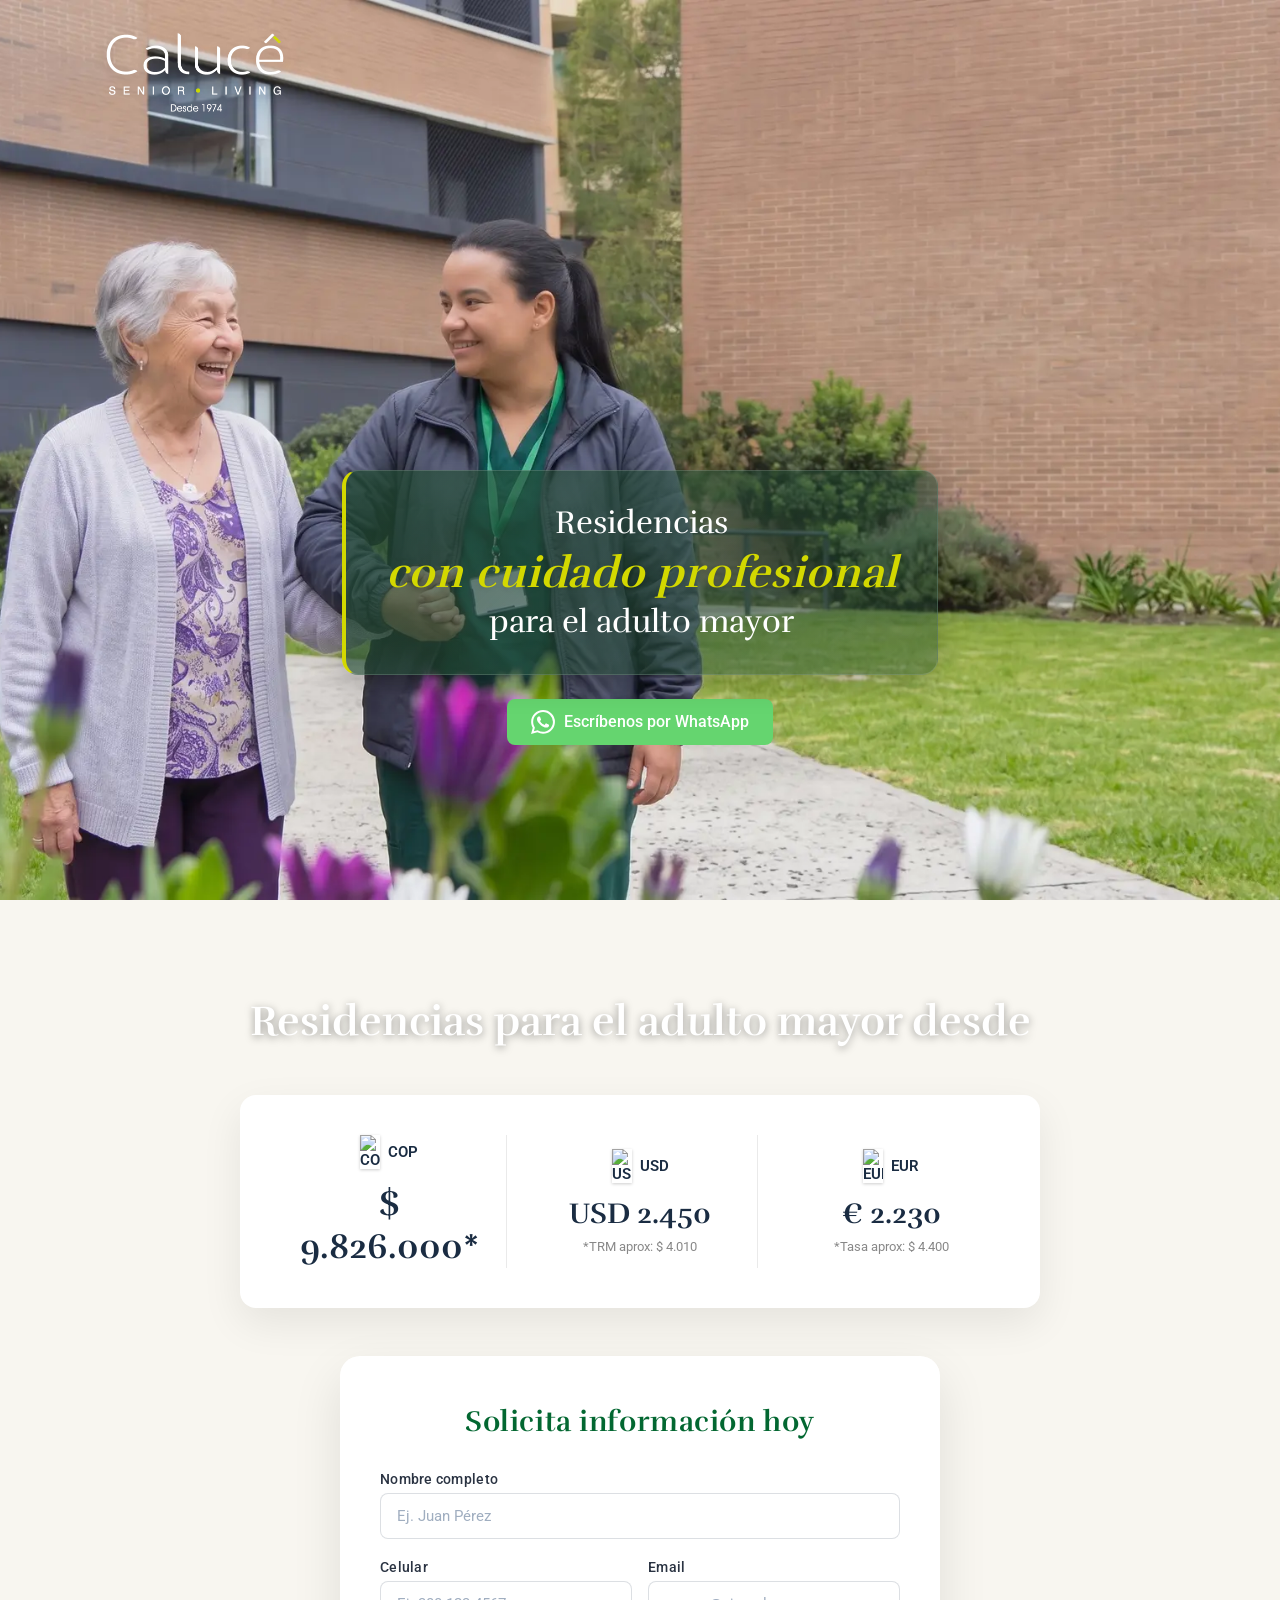
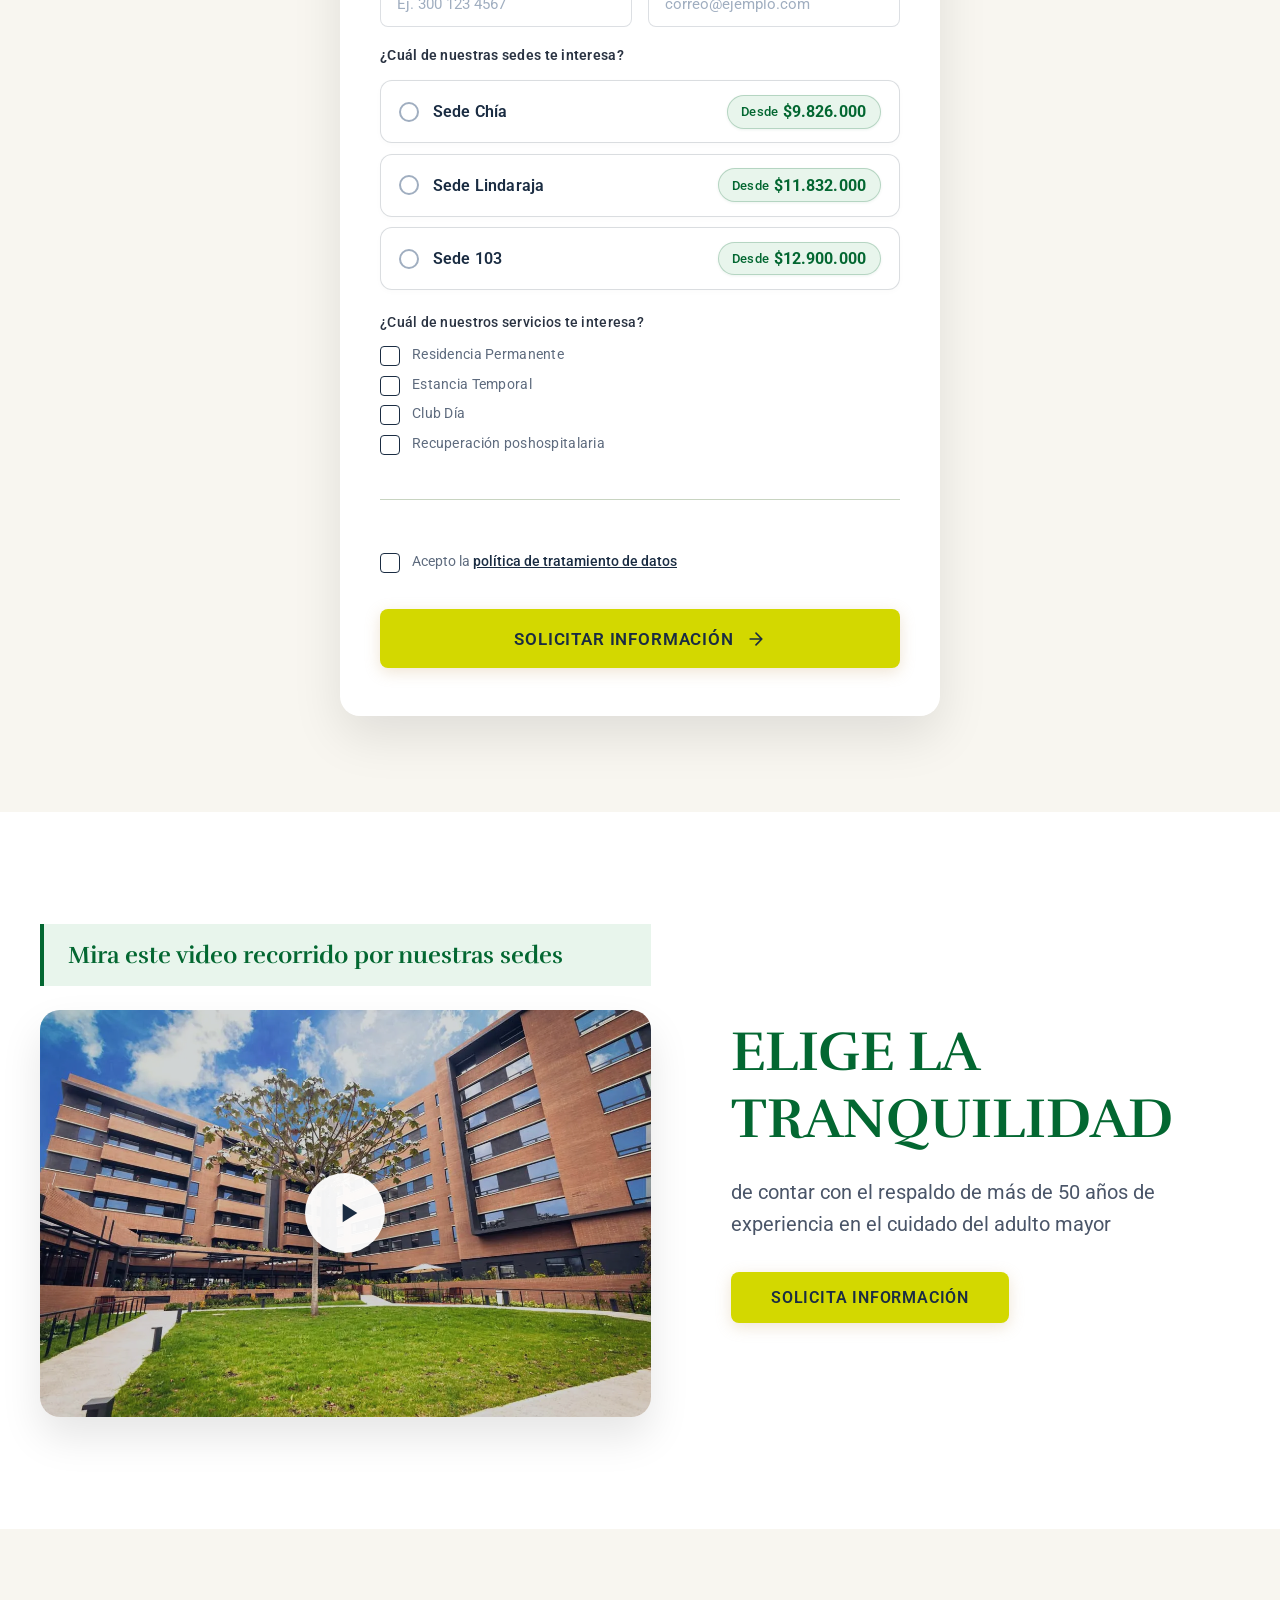
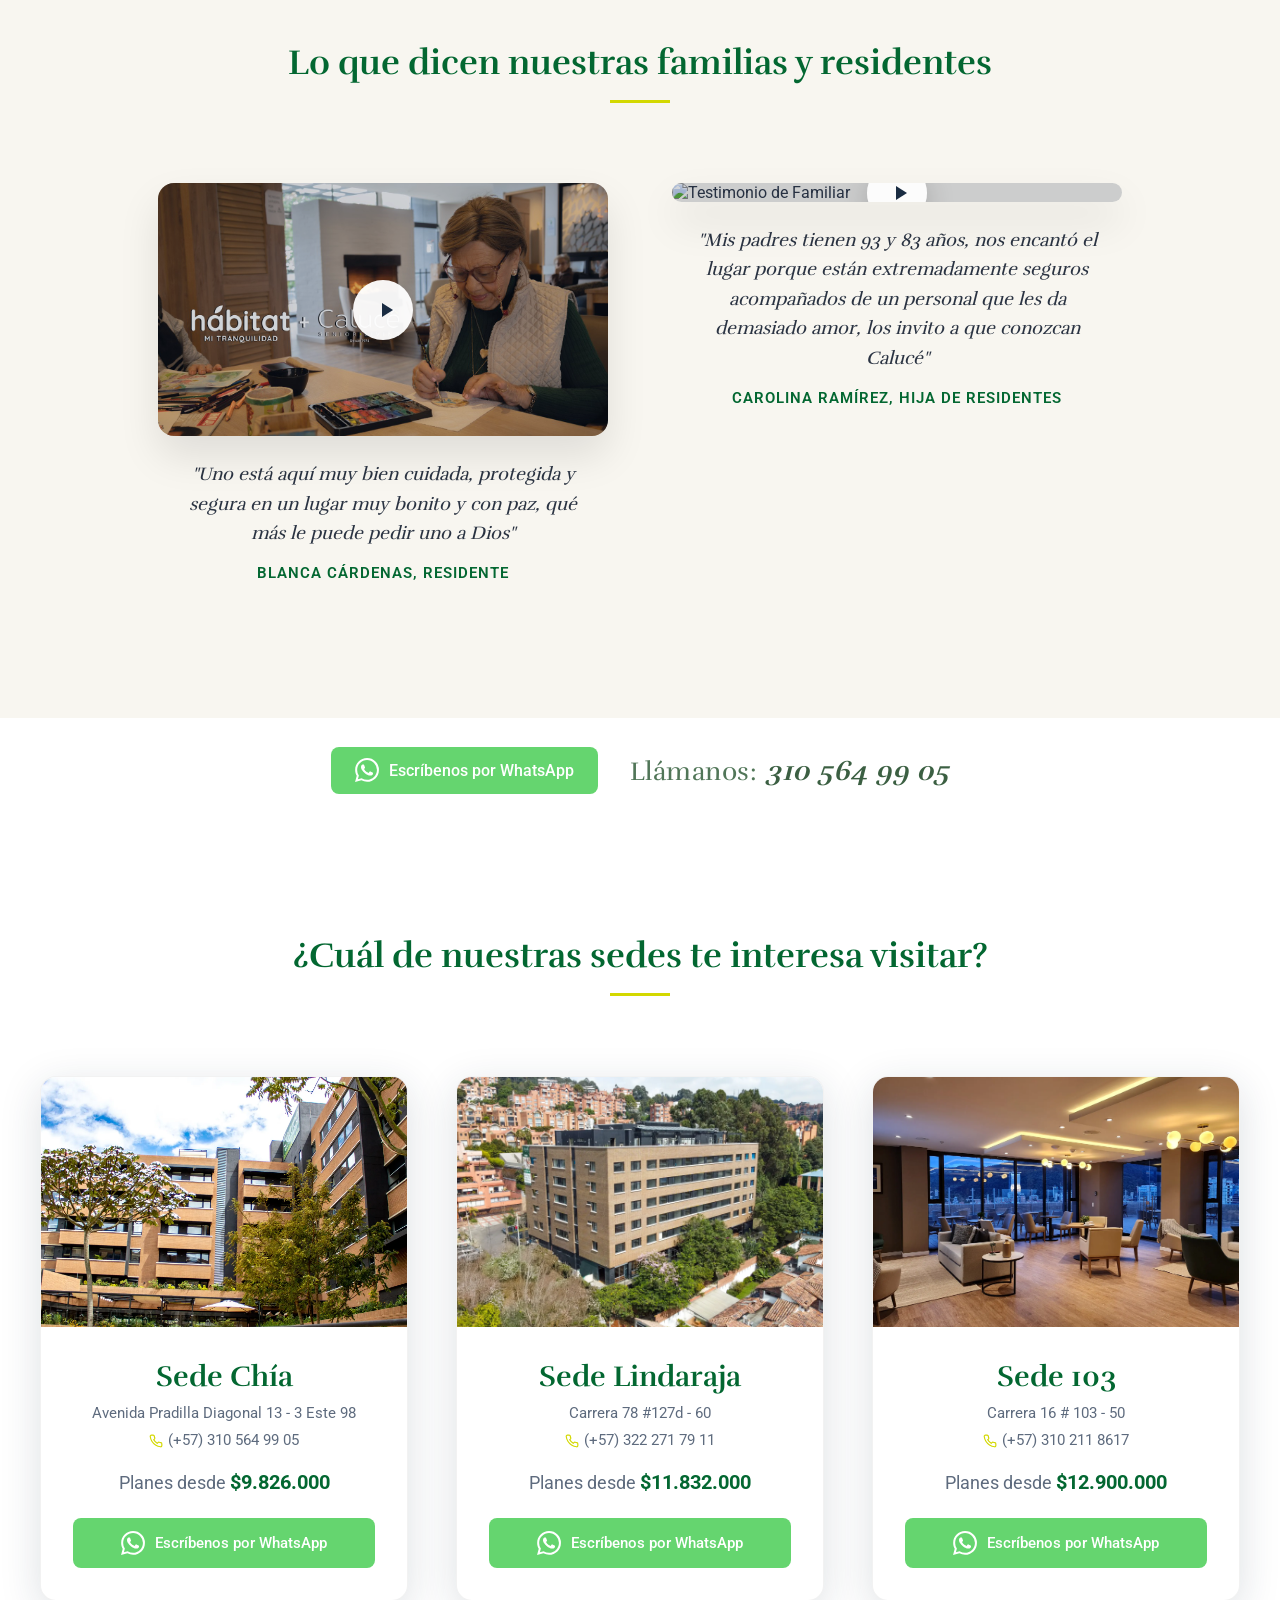
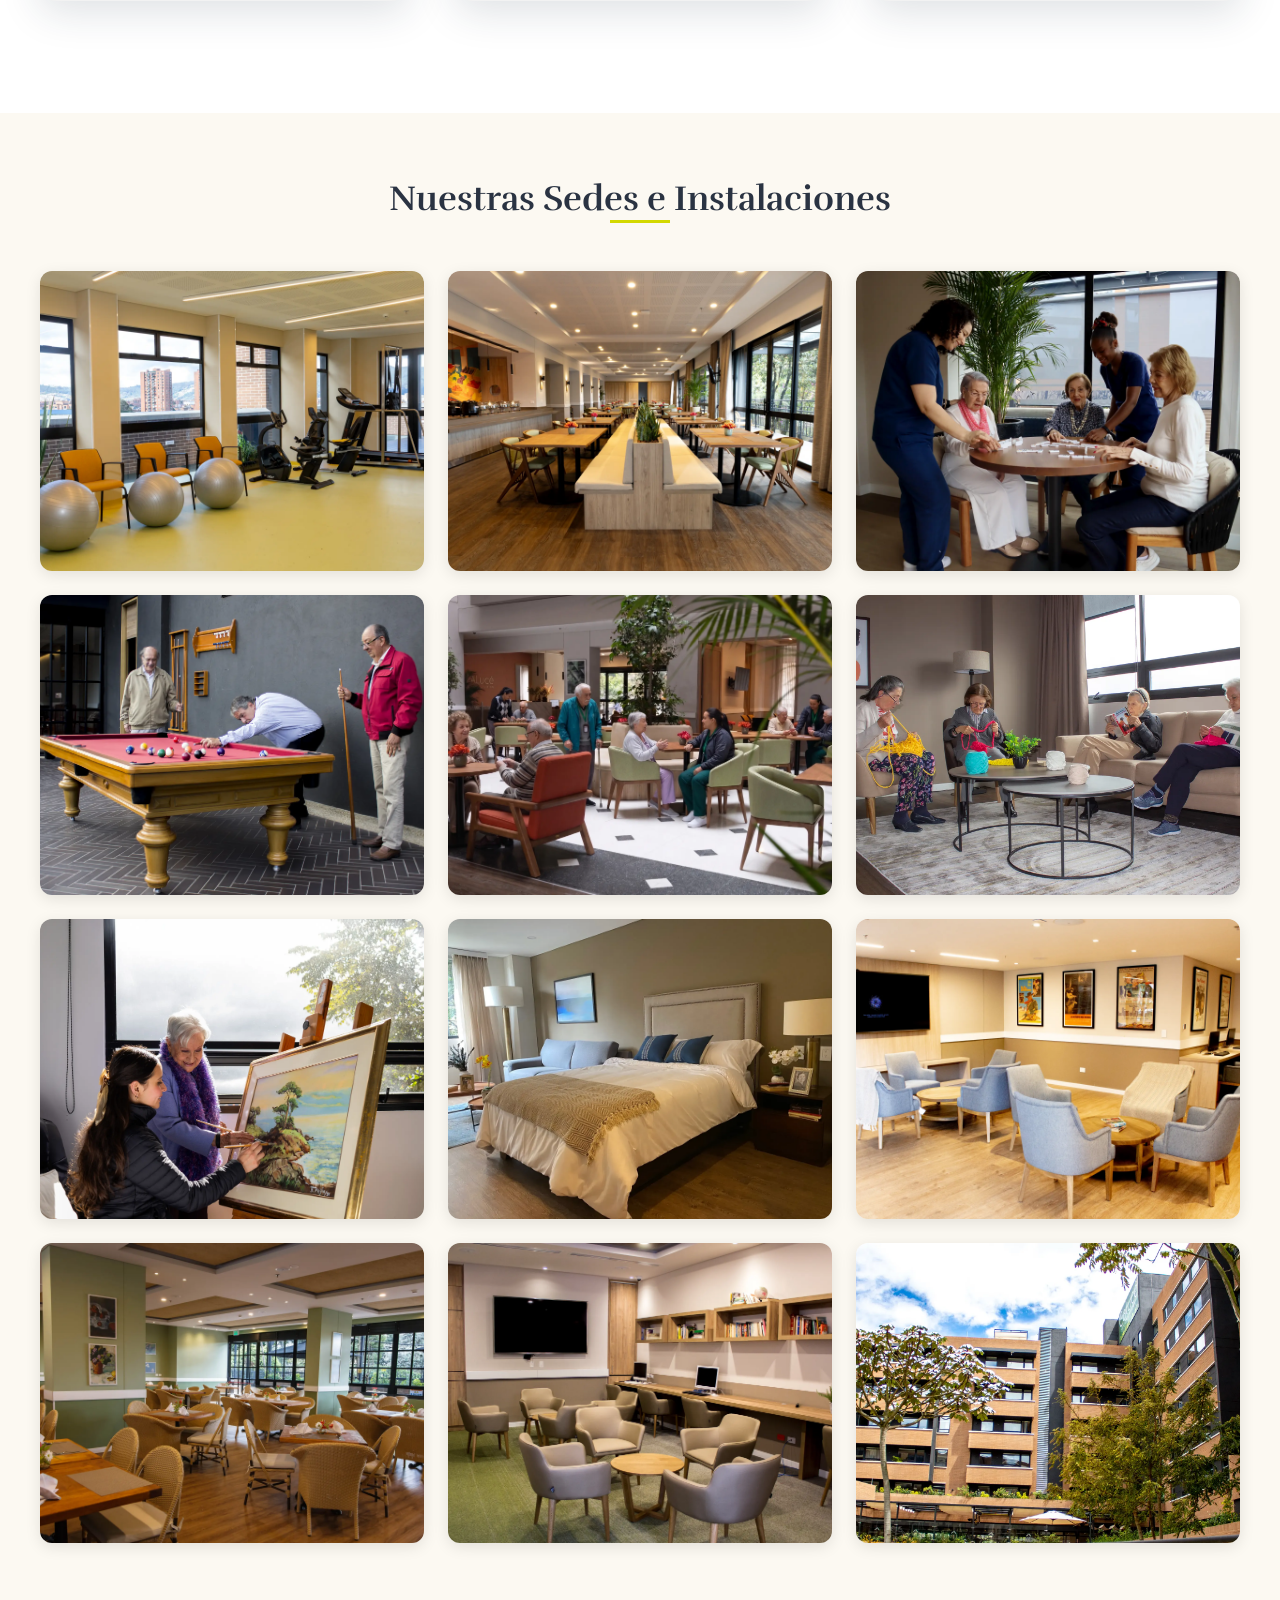
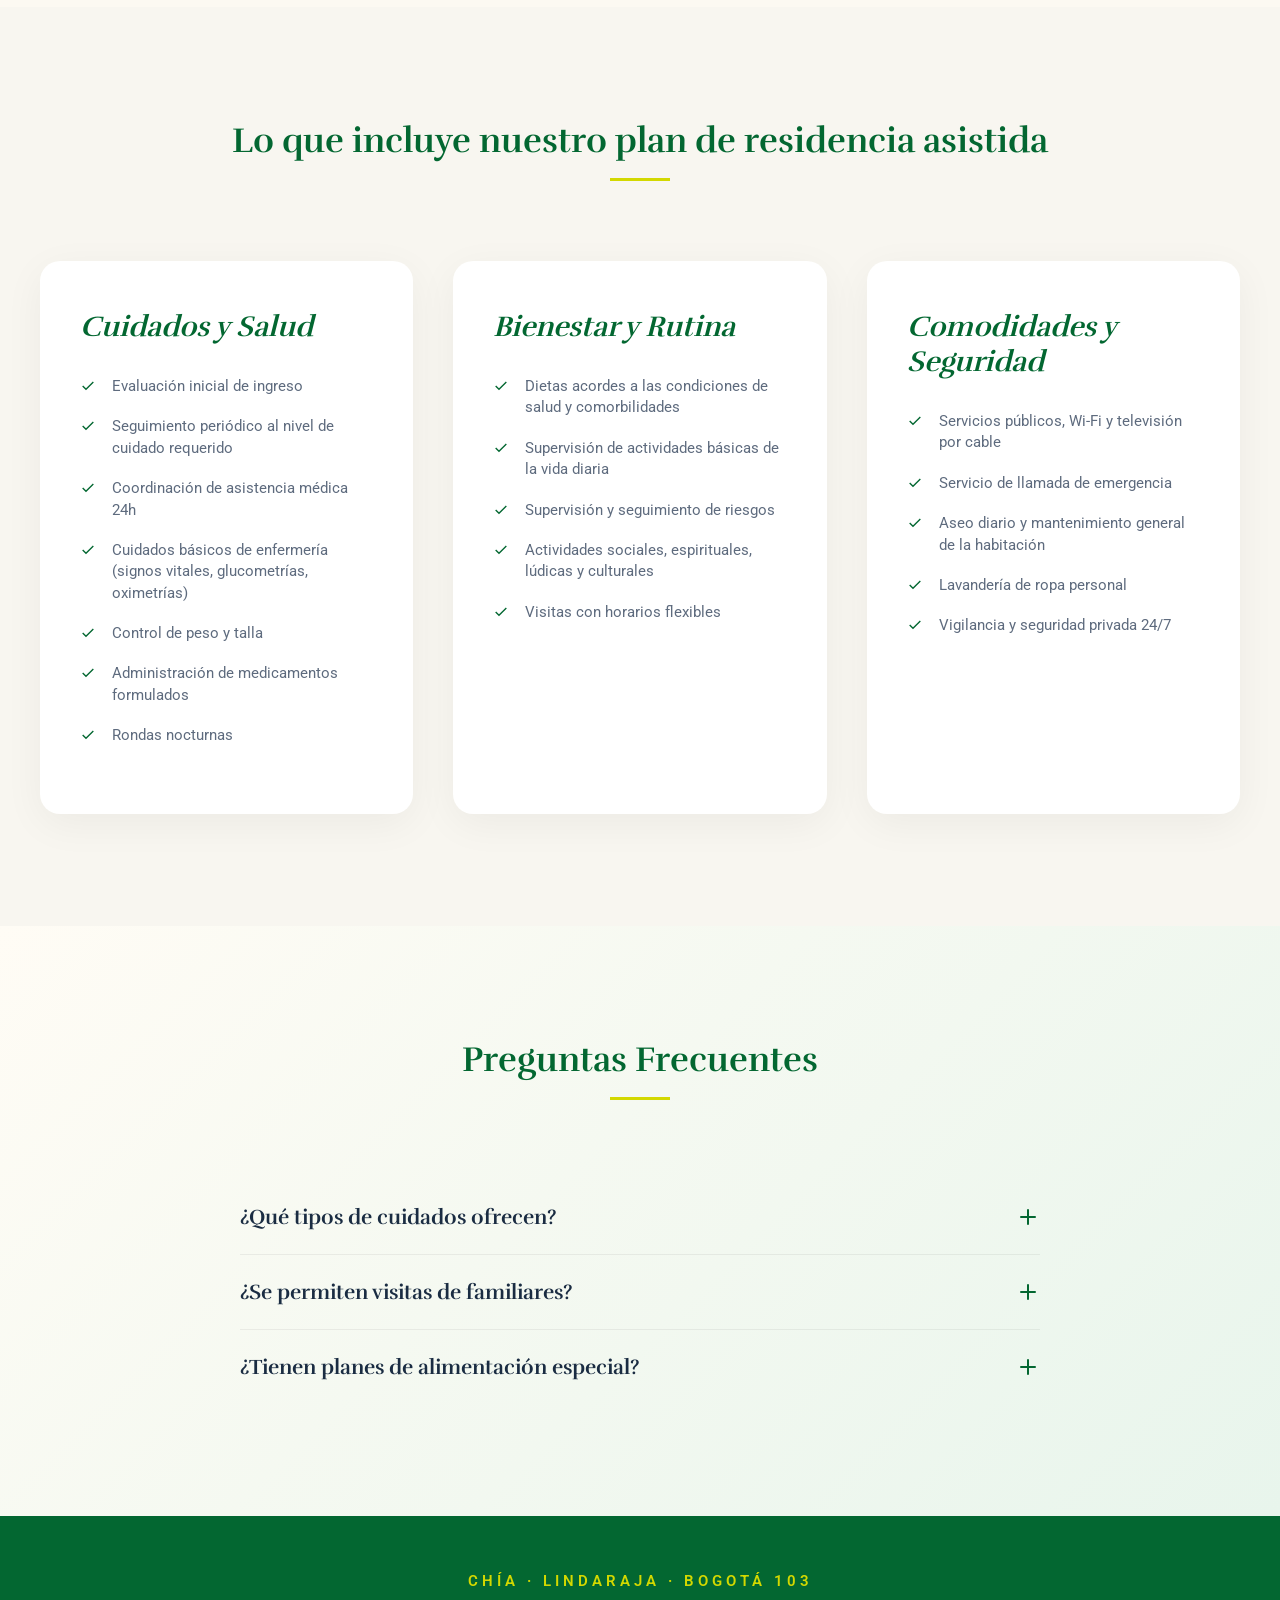
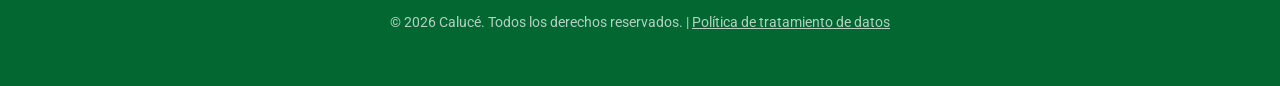
==== commit bfd58c5d: "Transformar el selector de sedes en tarjetas con precio desde destacado y llamativo" ====
--- a/index.html
+++ b/index.html
@@ -22,7 +22,7 @@
     <link href="https://fonts.googleapis.com/css2?family=Roboto:wght@300;400;500;700&family=Rufina:wght@400;700&display=swap" rel="stylesheet">
     
     <!-- CSS -->
-    <link rel="stylesheet" href="style.css?v=4">
+    <link rel="stylesheet" href="style.css?v=5">
 </head>
 <body>
     <!-- Google Tag Manager (noscript) -->
@@ -105,13 +105,41 @@
                         </div>
                         
                         <div class="form-group">
-                            <label for="sede">¿Cuál de nuestras sedes te interesa?</label>
-                            <select id="sede" name="sede" required>
-                                <option value="" disabled selected>Seleccione una sede</option>
-                                <option value="Chia">Sede Chía</option>
-                                <option value="Lindaraja">Sede Lindaraja</option>
-                                <option value="103">Sede 103</option>
-                            </select>
+                            <label style="margin-bottom: 0.35rem; font-weight: 600;">¿Cuál de nuestras sedes te interesa?</label>
+                            <div class="sede-selector-group">
+                                <label class="sede-option-card">
+                                    <input type="radio" name="sede" value="Chia" id="sede-chia" required>
+                                    <div class="sede-card-box">
+                                        <span class="sede-radio-custom"></span>
+                                        <div class="sede-option-info">
+                                            <span class="sede-option-name">Sede Chía</span>
+                                            <span class="sede-option-price">Desde <strong>$9.826.000</strong></span>
+                                        </div>
+                                    </div>
+                                </label>
+                                
+                                <label class="sede-option-card">
+                                    <input type="radio" name="sede" value="Lindaraja" id="sede-lindaraja" required>
+                                    <div class="sede-card-box">
+                                        <span class="sede-radio-custom"></span>
+                                        <div class="sede-option-info">
+                                            <span class="sede-option-name">Sede Lindaraja</span>
+                                            <span class="sede-option-price">Desde <strong>$11.832.000</strong></span>
+                                        </div>
+                                    </div>
+                                </label>
+                                
+                                <label class="sede-option-card">
+                                    <input type="radio" name="sede" value="103" id="sede-103" required>
+                                    <div class="sede-card-box">
+                                        <span class="sede-radio-custom"></span>
+                                        <div class="sede-option-info">
+                                            <span class="sede-option-name">Sede 103</span>
+                                            <span class="sede-option-price">Desde <strong>$12.900.000</strong></span>
+                                        </div>
+                                    </div>
+                                </label>
+                            </div>
                         </div>
                         
                         <div class="form-group">
@@ -480,13 +508,41 @@
                     </div>
                     
                     <div class="form-group">
-                        <label for="sede-popup">¿Cuál de nuestras sedes te interesa?</label>
-                        <select id="sede-popup" name="sede" required>
-                            <option value="" disabled selected>Seleccione una sede</option>
-                            <option value="Chia">Sede Chía</option>
-                            <option value="Lindaraja">Sede Lindaraja</option>
-                            <option value="103">Sede 103</option>
-                        </select>
+                        <label style="margin-bottom: 0.35rem; font-weight: 600;">¿Cuál de nuestras sedes te interesa?</label>
+                        <div class="sede-selector-group">
+                            <label class="sede-option-card">
+                                <input type="radio" name="sede" value="Chia" id="sede-chia-popup" required>
+                                <div class="sede-card-box">
+                                    <span class="sede-radio-custom"></span>
+                                    <div class="sede-option-info">
+                                        <span class="sede-option-name">Sede Chía</span>
+                                        <span class="sede-option-price">Desde <strong>$9.826.000</strong></span>
+                                    </div>
+                                </div>
+                            </label>
+                            
+                            <label class="sede-option-card">
+                                <input type="radio" name="sede" value="Lindaraja" id="sede-lindaraja-popup" required>
+                                <div class="sede-card-box">
+                                    <span class="sede-radio-custom"></span>
+                                    <div class="sede-option-info">
+                                        <span class="sede-option-name">Sede Lindaraja</span>
+                                        <span class="sede-option-price">Desde <strong>$11.832.000</strong></span>
+                                    </div>
+                                </div>
+                            </label>
+                            
+                            <label class="sede-option-card">
+                                <input type="radio" name="sede" value="103" id="sede-103-popup" required>
+                                <div class="sede-card-box">
+                                    <span class="sede-radio-custom"></span>
+                                    <div class="sede-option-info">
+                                        <span class="sede-option-name">Sede 103</span>
+                                        <span class="sede-option-price">Desde <strong>$12.900.000</strong></span>
+                                    </div>
+                                </div>
+                            </label>
+                        </div>
                     </div>
                     
                     <div class="form-group">
@@ -540,7 +596,7 @@
         </div>
     </div>
 
-    <script src="main.js?v=6"></script>
+    <script src="main.js?v=7"></script>
 </body>
 </html>
 <!-- Auto-deploy test -->
--- a/style.css
+++ b/style.css
@@ -324,6 +324,156 @@
     line-height: 1.4;
 }
 
+/* Sede Selector Cards (Radio Option Cards) */
+.sede-selector-group {
+    display: flex;
+    flex-direction: column;
+    gap: 0.65rem;
+    margin-top: 0.35rem;
+    margin-bottom: 0.25rem;
+}
+
+.sede-option-card {
+    display: block;
+    position: relative;
+    cursor: pointer;
+    user-select: none;
+}
+
+.sede-option-card input[type="radio"] {
+    position: absolute;
+    opacity: 0;
+    width: 0;
+    height: 0;
+    pointer-events: none;
+}
+
+.sede-card-box {
+    display: flex;
+    align-items: center;
+    padding: 0.85rem 1.15rem;
+    background: #ffffff;
+    border: 1.5px solid rgba(26, 44, 66, 0.16);
+    border-radius: 12px;
+    transition: all 0.25s cubic-bezier(0.16, 1, 0.3, 1);
+    box-shadow: 0 2px 6px rgba(0, 0, 0, 0.02);
+}
+
+.sede-option-card:hover .sede-card-box {
+    border-color: #036731;
+    background: #fafdfb;
+    transform: translateY(-1px);
+    box-shadow: 0 6px 16px rgba(3, 103, 49, 0.08);
+}
+
+.sede-radio-custom {
+    width: 20px;
+    height: 20px;
+    border-radius: 50%;
+    border: 2px solid #a0aec0;
+    margin-right: 0.85rem;
+    flex-shrink: 0;
+    display: flex;
+    align-items: center;
+    justify-content: center;
+    transition: all 0.2s ease;
+    background: #ffffff;
+}
+
+.sede-radio-custom::after {
+    content: '';
+    width: 10px;
+    height: 10px;
+    border-radius: 50%;
+    background: #036731;
+    transform: scale(0);
+    transition: transform 0.2s cubic-bezier(0.16, 1, 0.3, 1);
+}
+
+.sede-option-info {
+    display: flex;
+    justify-content: space-between;
+    align-items: center;
+    width: 100%;
+    gap: 0.75rem;
+}
+
+.sede-option-name {
+    font-weight: 600;
+    font-size: 1rem;
+    color: var(--primary-color);
+    letter-spacing: 0.01em;
+}
+
+.sede-option-price {
+    font-size: 0.82rem;
+    color: #036731;
+    background: #e8f5ec;
+    padding: 0.4rem 0.85rem;
+    border-radius: 20px;
+    font-weight: 500;
+    border: 1px solid rgba(3, 103, 49, 0.22);
+    white-space: nowrap;
+    letter-spacing: 0.01em;
+    display: inline-flex;
+    align-items: center;
+    gap: 0.3rem;
+    box-shadow: 0 1px 3px rgba(3, 103, 49, 0.08);
+    transition: all 0.25s ease;
+}
+
+.sede-option-price strong {
+    font-weight: 700;
+    font-size: 0.98rem;
+    color: #036731;
+}
+
+/* Checked state */
+.sede-option-card input[type="radio"]:checked + .sede-card-box {
+    border-color: #036731;
+    background: #f2f9f5;
+    box-shadow: 0 4px 15px rgba(3, 103, 49, 0.12);
+}
+
+.sede-option-card input[type="radio"]:checked + .sede-card-box .sede-radio-custom {
+    border-color: #036731;
+}
+
+.sede-option-card input[type="radio"]:checked + .sede-card-box .sede-radio-custom::after {
+    transform: scale(1);
+}
+
+.sede-option-card input[type="radio"]:checked + .sede-card-box .sede-option-name {
+    color: #036731;
+}
+
+.sede-option-card input[type="radio"]:checked + .sede-card-box .sede-option-price {
+    background: #036731;
+    color: #ffffff;
+    border-color: #036731;
+    box-shadow: 0 2px 6px rgba(3, 103, 49, 0.25);
+}
+
+.sede-option-card input[type="radio"]:checked + .sede-card-box .sede-option-price strong {
+    color: #ffffff;
+}
+
+@media (max-width: 480px) {
+    .sede-card-box {
+        padding: 0.75rem 0.85rem;
+    }
+    .sede-option-name {
+        font-size: 0.92rem;
+    }
+    .sede-option-price {
+        font-size: 0.78rem;
+        padding: 0.3rem 0.65rem;
+    }
+    .sede-option-price strong {
+        font-size: 0.9rem;
+    }
+}
+
 /* Submit Button */
 .submit-btn {
     display: flex;
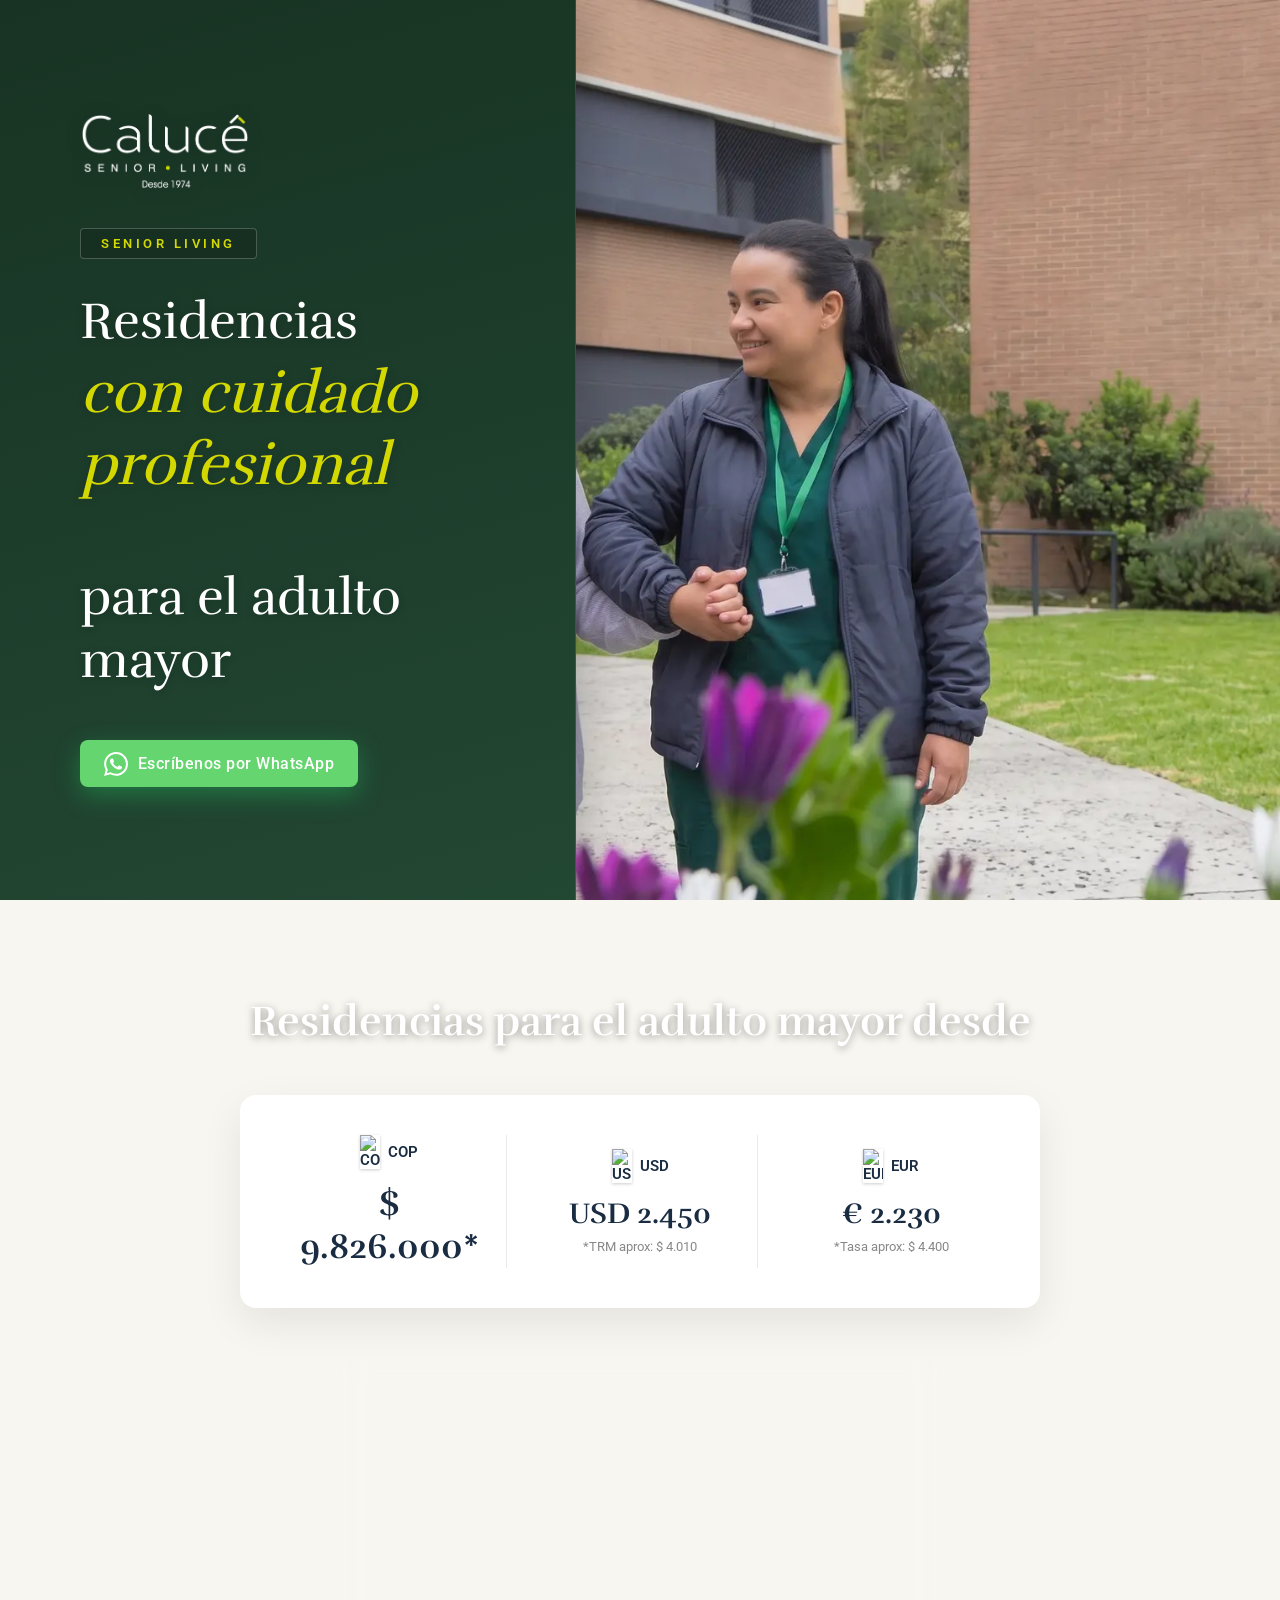
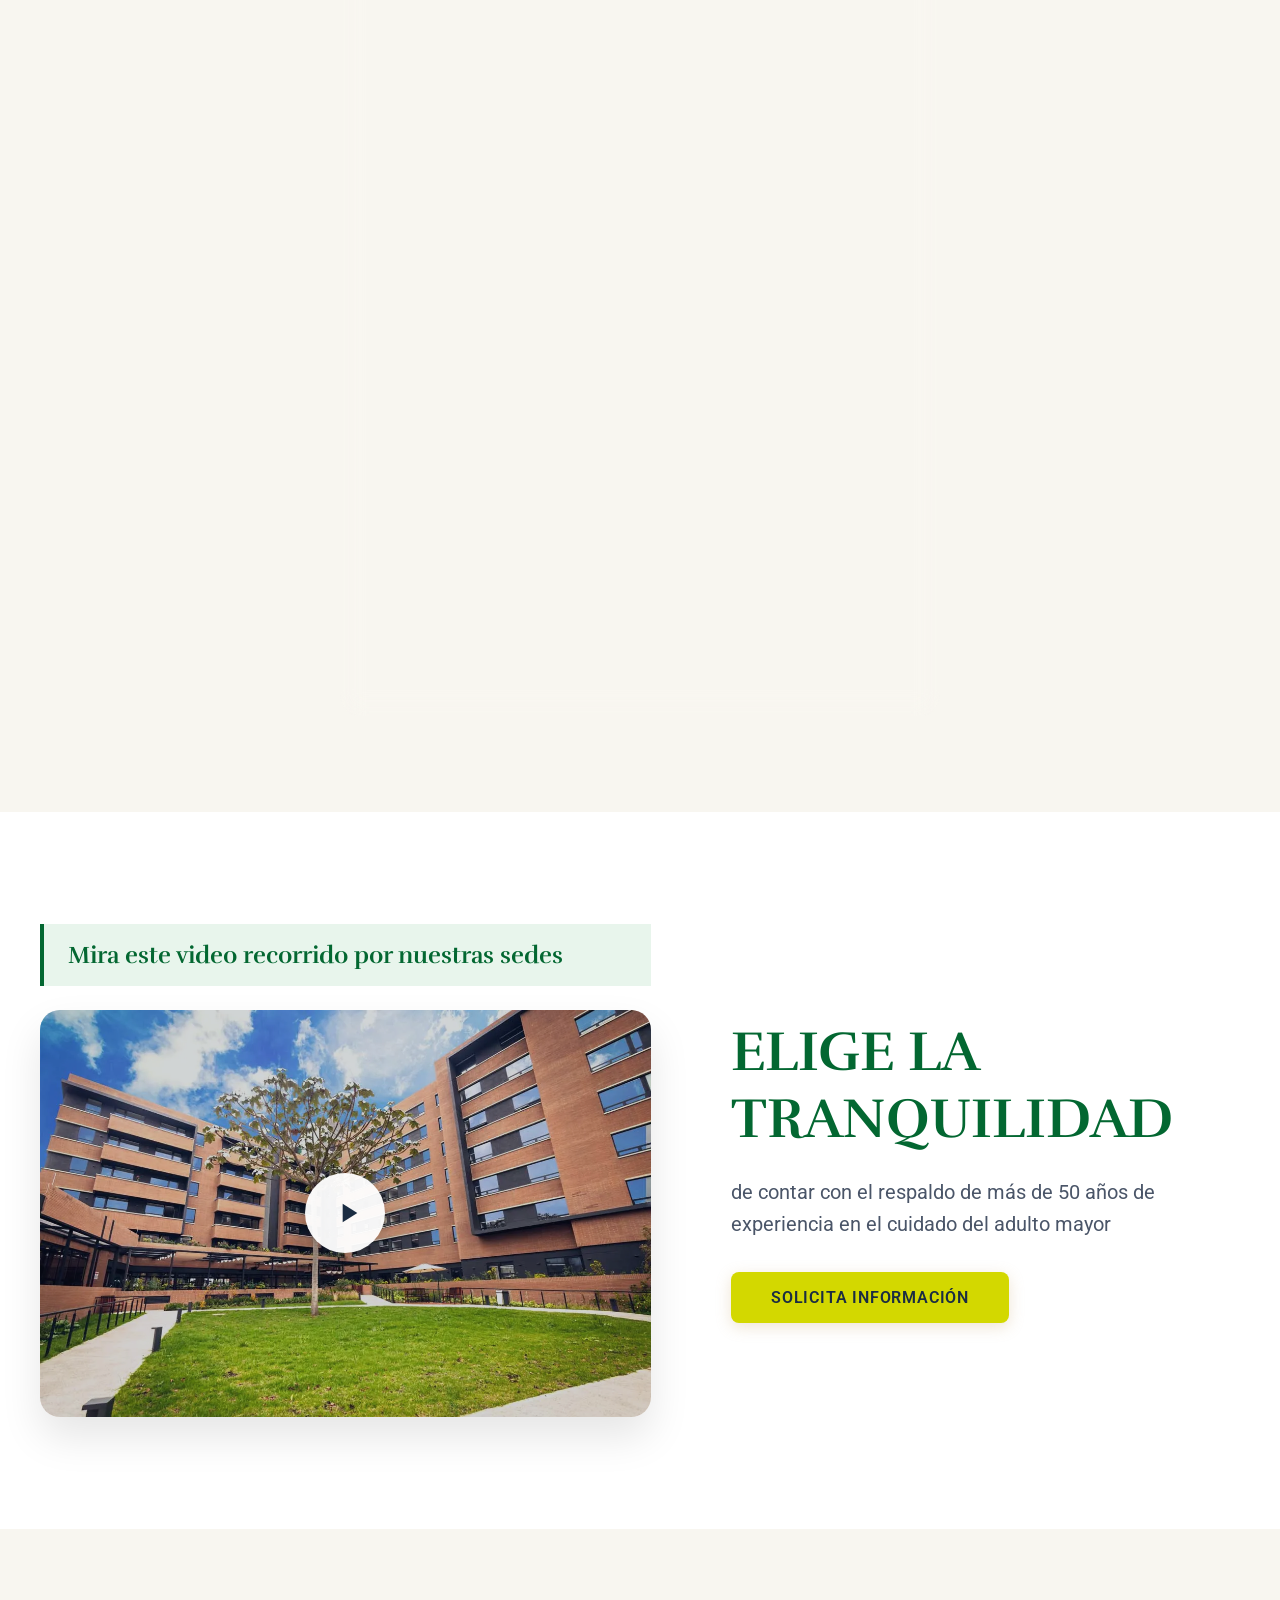
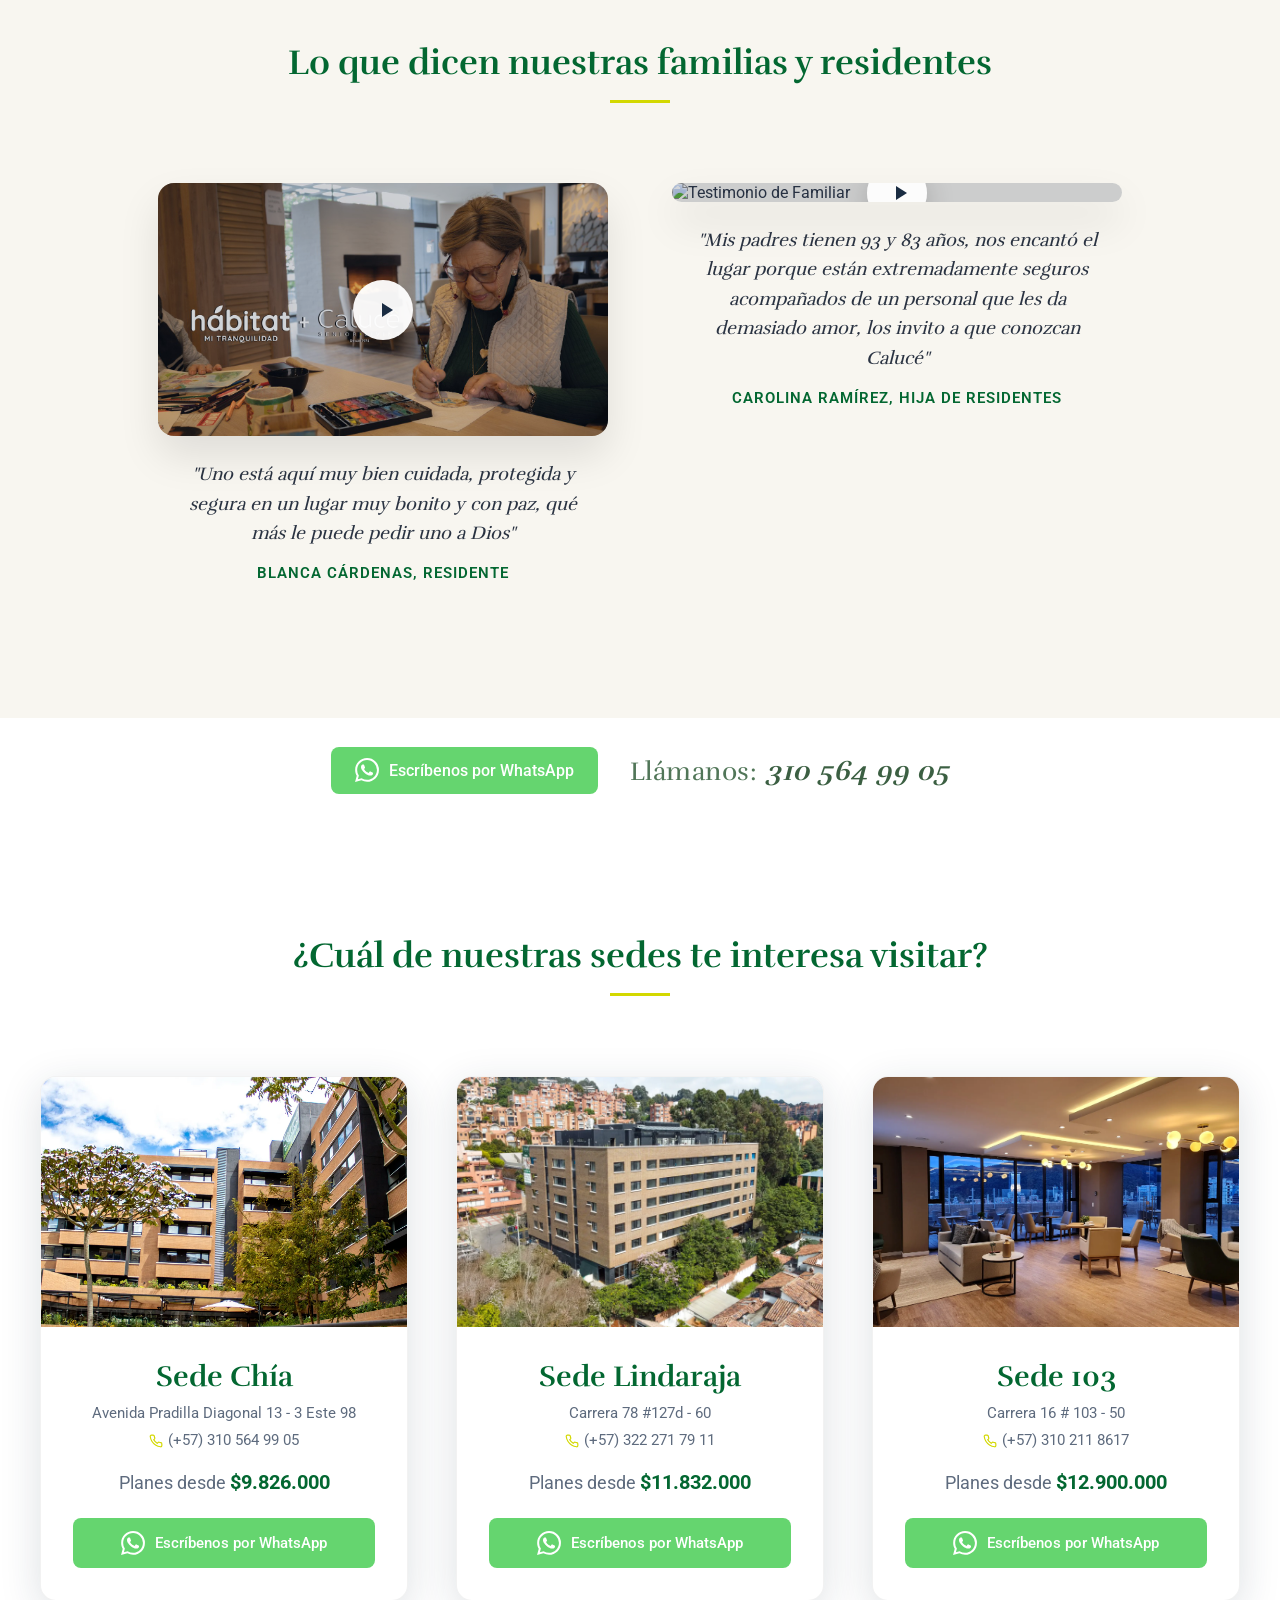
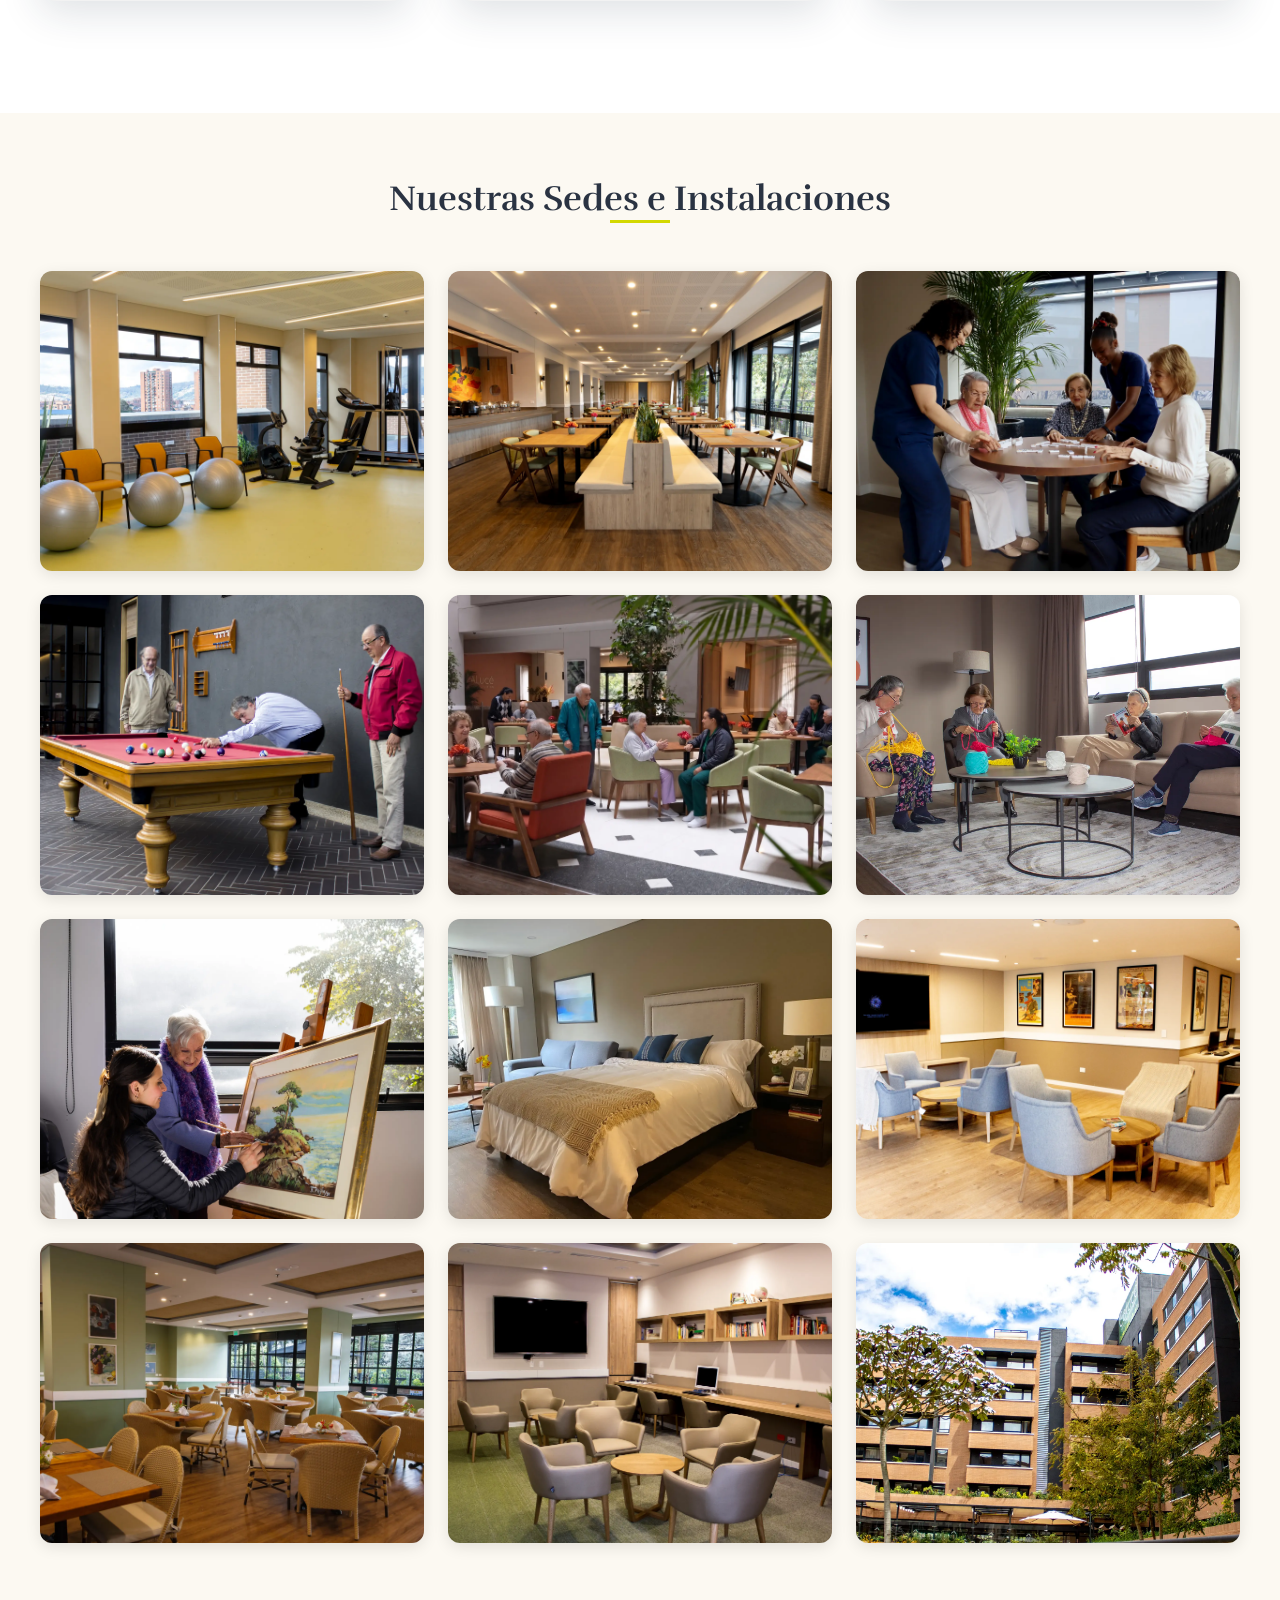
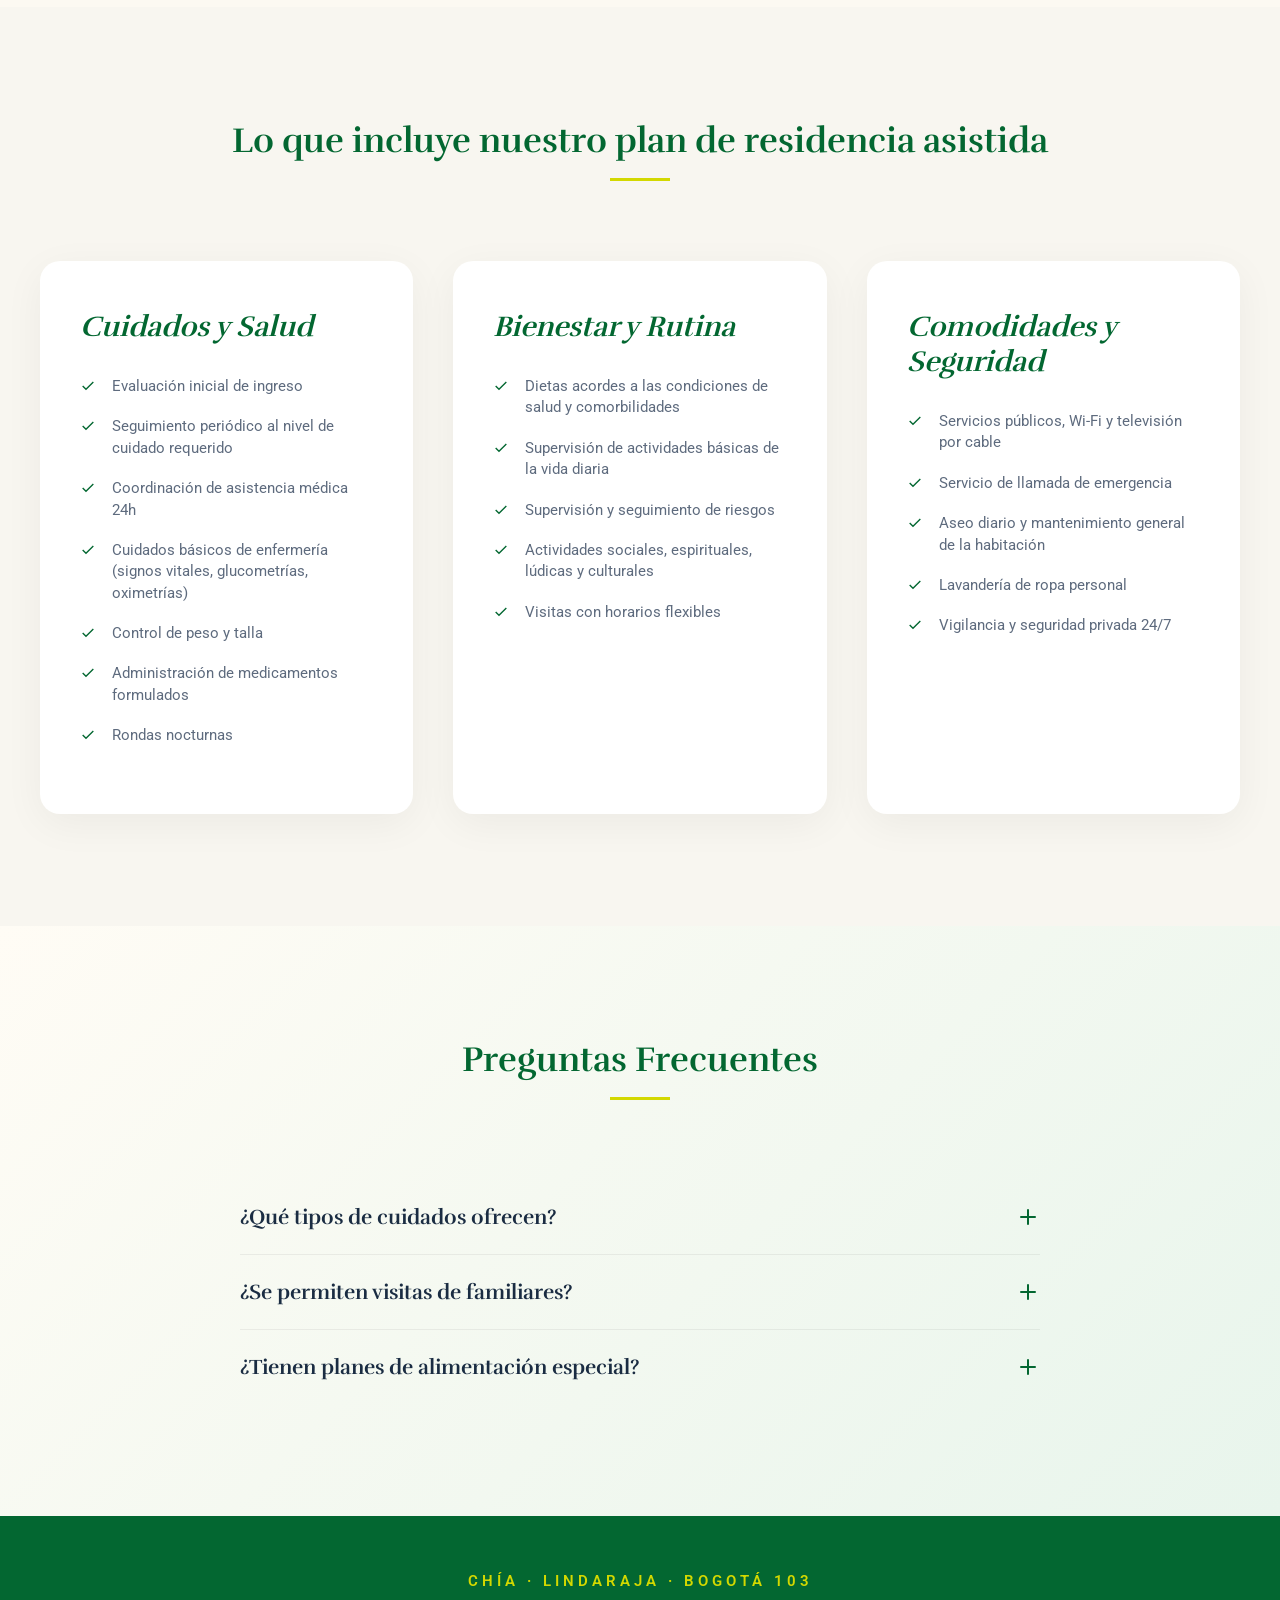
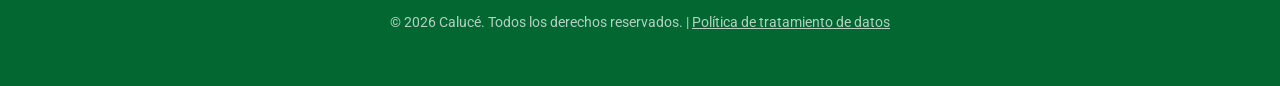
==== commit 588d146f: "Actualizar estructura del hero a diseño split estilo Habitat con franja verde a la izquierda y fotos" ====
--- a/index.html
+++ b/index.html
@@ -22,38 +22,53 @@
     <link href="https://fonts.googleapis.com/css2?family=Roboto:wght@300;400;500;700&family=Rufina:wght@400;700&display=swap" rel="stylesheet">
     
     <!-- CSS -->
-    <link rel="stylesheet" href="style.css?v=5">
+    <link rel="stylesheet" href="style.css?v=6">
 </head>
 <body>
     <!-- Google Tag Manager (noscript) -->
     <noscript><iframe src="https://www.googletagmanager.com/ns.html?id=GTM-M3RSPCSP"
     height="0" width="0" style="display:none;visibility:hidden"></iframe></noscript>
     <!-- End Google Tag Manager (noscript) -->
-    <header class="header">
-        <div class="logo-container">
-            <img src="Caluce_senior_living_logo_x2.webp" alt="Calucé Senior Living Logo" class="logo">
-        </div>
-    </header>
-
     <main>
-        <section class="hero" id="hero">
-            <div class="hero-slideshow">
-                <div class="hero-slide active" style="background-image: url('Gemini_Generated_Image_povp9ypovp9ypovp.webp');"></div>
-                <div class="hero-slide" style="background-image: url('hero_img_new1.jpg');"></div>
-                <div class="hero-slide" style="background-image: url('hero_img_1.webp');"></div>
-                <div class="hero-slide" style="background-image: url('hero_img_2.webp');"></div>
-            </div>
-            <div class="hero-overlay"></div>
-            
-            <div class="hero-content">
-                <div class="hero-text-area centered-hero-text">
-                    <h1 class="hero-title">Residencias <span class="luxury-highlight">con cuidado profesional</span> para el adulto mayor</h1>
-                    <a href="javascript:void(0)" onclick="openWaModal(event)" class="btn-whatsapp-cta" style="margin-top: 1.5rem; display: inline-flex;">
+        <!-- Hero Split Section (Habitat Style) -->
+        <section class="hero-split-section" id="hero">
+            <!-- Left panel: Green brand column with logo, tag, title, and WhatsApp CTA -->
+            <div class="hero-panel-left">
+                <!-- Logo -->
+                <div class="hero-logo-box">
+                    <img src="Caluce_senior_living_logo_x2.webp" alt="Calucé Senior Living Logo" class="hero-brand-logo">
+                </div>
+                
+                <!-- Tag / Badge -->
+                <div class="hero-tag-badge">
+                    Senior Living
+                </div>
+                
+                <!-- Main Message / Title -->
+                <h1 class="hero-split-title">
+                    Residencias<br>
+                    <span class="hero-split-highlight">con cuidado profesional</span><br>
+                    para el adulto mayor
+                </h1>
+                
+                <!-- WhatsApp CTA Button -->
+                <div class="hero-btn-box">
+                    <a href="javascript:void(0)" onclick="openWaModal(event)" class="btn-whatsapp-cta hero-whatsapp-btn">
                         <svg width="24" height="24" viewBox="0 0 24 24" fill="currentColor" xmlns="http://www.w3.org/2000/svg">
                             <path d="M17.472 14.382c-.297-.149-1.758-.867-2.03-.967-.273-.099-.471-.148-.67.15-.197.297-.767.966-.94 1.164-.173.199-.347.223-.644.075-.297-.15-1.255-.463-2.39-1.475-.888-.788-1.489-1.761-1.663-2.059-.173-.297-.018-.458.13-.606.134-.133.298-.347.446-.52.149-.174.198-.298.298-.497.099-.198.05-.371-.025-.52-.075-.149-.669-1.612-.916-2.207-.242-.579-.487-.5-.669-.51-.173-.008-.371-.01-.57-.01-.198 0-.52.074-.792.372-.272.297-1.04 1.016-1.04 2.479 0 1.462 1.065 2.875 1.213 3.074.149.198 2.096 3.2 5.077 4.487.709.306 1.262.489 1.694.625.712.227 1.36.195 1.871.118.575-.085 1.758-.719 2.006-1.413.248-.694.248-1.289.173-1.413-.074-.124-.272-.198-.57-.347m-5.421 7.403h-.004a9.87 9.87 0 01-5.031-1.378l-.361-.214-3.741.982.998-3.648-.235-.374a9.86 9.86 0 01-1.51-5.26c.001-5.45 4.436-9.884 9.888-9.884 2.64 0 5.122 1.03 6.988 2.898a9.825 9.825 0 012.893 6.994c-.003 5.45-4.437 9.884-9.885 9.884m8.413-18.297A11.815 11.815 0 0012.05 0C5.495 0 .16 5.335.157 11.892c0 2.096.547 4.142 1.588 5.945L.057 24l6.305-1.654a11.882 11.882 0 005.683 1.448h.005c6.554 0 11.89-5.335 11.893-11.893a11.821 11.821 0 00-3.48-8.413z"/>
                         </svg>
-                        Escríbenos por WhatsApp
+                        <span>Escríbenos por WhatsApp</span>
                     </a>
+                </div>
+            </div>
+            
+            <!-- Right panel: Images slideshow taking full height and width without obstruction -->
+            <div class="hero-panel-right">
+                <div class="hero-slideshow">
+                    <div class="hero-slide active" style="background-image: url('Gemini_Generated_Image_povp9ypovp9ypovp.webp');"></div>
+                    <div class="hero-slide" style="background-image: url('hero_img_new1.jpg');"></div>
+                    <div class="hero-slide" style="background-image: url('hero_img_1.webp');"></div>
+                    <div class="hero-slide" style="background-image: url('hero_img_2.webp');"></div>
                 </div>
             </div>
         </section>
--- a/style.css
+++ b/style.css
@@ -63,117 +63,141 @@
     transform: scale(1.02);
 }
 
-/* Hero Section */
-.hero {
+/* ==========================================================================
+   Hero Split Section (Habitat Style)
+   ========================================================================== */
+.hero-split-section {
     position: relative;
+    width: 100%;
     min-height: 100vh;
-    width: 100%;
-    display: flex;
+    display: flex;
+    overflow: hidden;
+    background-color: #1f3d2b;
+}
+
+.hero-panel-left {
+    width: 45%;
+    min-height: 100vh;
+    background: linear-gradient(165deg, #183323 0%, #224733 100%);
+    border-right: 1px solid rgba(255, 255, 255, 0.12);
+    display: flex;
+    flex-direction: column;
+    justify-content: center;
+    align-items: flex-start;
+    padding: 4.5rem 5rem;
+    position: relative;
+    z-index: 5;
+    box-shadow: 15px 0 35px rgba(0, 0, 0, 0.18);
+}
+
+.hero-logo-box {
+    margin-bottom: 2.2rem;
+}
+
+.hero-brand-logo {
+    height: 75px;
+    width: auto;
+    filter: drop-shadow(0 2px 8px rgba(0, 0, 0, 0.25));
+    transition: var(--transition-smooth);
+}
+
+.hero-brand-logo:hover {
+    transform: scale(1.02);
+}
+
+.hero-tag-badge {
+    display: inline-block;
+    border: 1px solid rgba(255, 255, 255, 0.22);
+    background: rgba(0, 0, 0, 0.16);
+    color: var(--secondary-color);
+    font-family: var(--font-body);
+    font-size: 0.82rem;
+    padding: 0.45rem 1.25rem;
+    border-radius: 4px;
+    letter-spacing: 3.5px;
+    text-transform: uppercase;
+    font-weight: 600;
+    margin-bottom: 2rem;
+}
+
+.hero-split-title {
+    font-family: var(--font-heading);
+    color: #ffffff;
+    font-size: 3.2rem;
+    line-height: 1.22;
+    font-weight: 500;
+    margin-bottom: 2.5rem;
+    text-shadow: 0 2px 10px rgba(0, 0, 0, 0.2);
+}
+
+.hero-split-highlight {
+    display: block;
+    font-style: italic;
+    font-weight: 400;
+    color: var(--secondary-color);
+    font-size: 1.15em;
+    margin: 0.25rem 0;
+}
+
+.hero-btn-box {
+    margin-top: 0.5rem;
+}
+
+.hero-whatsapp-btn {
+    font-size: 1.05rem;
+    padding: 1.05rem 2.2rem;
+    box-shadow: 0 8px 25px rgba(37, 211, 102, 0.35);
+    display: inline-flex;
     align-items: center;
+    gap: 0.75rem;
+    font-weight: 600;
+    letter-spacing: 0.5px;
+}
+
+.hero-panel-right {
+    width: 55%;
+    min-height: 100vh;
+    position: relative;
     overflow: hidden;
 }
 
-.hero-slideshow {
+.hero-panel-right .hero-slideshow {
     position: absolute;
-    top: 0;
-    left: 0;
+    inset: 0;
     width: 100%;
     height: 100%;
-    z-index: 0;
-}
-
-.hero-slide {
+}
+
+.hero-panel-right .hero-slide {
     position: absolute;
-    top: 0;
-    left: 0;
+    inset: 0;
     width: 100%;
     height: 100%;
     background-size: cover;
-    background-position: center 80%;
+    background-position: center;
     background-repeat: no-repeat;
     opacity: 0;
-    z-index: 0;
     transition: opacity 1.5s ease-in-out;
     animation: panImage 24s infinite alternate linear;
 }
 
-.hero-slide.prev {
+.hero-panel-right .hero-slide.prev {
     opacity: 1;
     z-index: 1;
 }
 
-.hero-slide.active {
+.hero-panel-right .hero-slide.active {
     opacity: 1;
     z-index: 2;
 }
 
 @keyframes panImage {
     0% {
-        transform: scale(1.1) translateX(-1.5%);
+        transform: scale(1.08) translateX(-1.5%);
     }
     100% {
-        transform: scale(1.1) translateX(1.5%);
-    }
-}
-
-.hero-overlay {
-    position: absolute;
-    inset: 0;
-    z-index: 1;
-}
-
-.hero-content {
-    position: relative;
-    z-index: 2;
-    width: 100%;
-    max-width: 1440px;
-    margin: 0 auto;
-    padding: 2rem 4rem;
-    display: flex;
-    justify-content: center;
-    align-items: center;
-}
-
-.hero-text-area {
-    flex: 1;
-    align-self: flex-end;
-    margin-bottom: 8rem;
-    animation: slideUpFade 1s cubic-bezier(0.16, 1, 0.3, 1) forwards;
-    animation-delay: 0.3s;
-    opacity: 0;
-}
-
-.centered-hero-text {
-    width: 100%;
-    margin: 35vh auto 0 auto;
-    max-width: 800px;
-    display: flex;
-    flex-direction: column;
-    align-items: center;
-    justify-content: center;
-}
-
-.centered-hero-text .hero-title {
-    max-width: 100%;
-    text-align: center;
-}
-
-.hero-title {
-    font-family: var(--font-heading);
-    color: var(--text-light);
-    background: linear-gradient(135deg, rgba(36, 76, 54, 0.75), rgba(36, 76, 54, 0.4));
-    backdrop-filter: blur(12px);
-    -webkit-backdrop-filter: blur(12px);
-    border: 1px solid rgba(255, 255, 255, 0.15);
-    border-left: 4px solid var(--secondary-color);
-    font-size: 2rem;
-    line-height: 1.25;
-    font-weight: 500;
-    text-align: left;
-    padding: 2rem 2.5rem;
-    border-radius: 16px;
-    box-shadow: 0 10px 30px rgba(0, 0, 0, 0.2);
-    max-width: 550px;
+        transform: scale(1.08) translateX(1.5%);
+    }
 }
 
 /* Form Area */
@@ -1243,99 +1267,62 @@
 
 /* Responsive Design */
 @media (max-width: 1024px) {
-    .hero-content {
-        gap: 2rem;
-        padding: 2rem;
-    }
-    
-    .hero-form-area {
-        flex: 0 0 450px;
+    .hero-panel-left {
+        width: 48%;
+        padding: 3.5rem 2.5rem;
+    }
+    
+    .hero-panel-right {
+        width: 52%;
+    }
+    
+    .hero-split-title {
+        font-size: 2.5rem;
+    }
+    
+    .hero-brand-logo {
+        height: 65px;
     }
 }
 
 @media (max-width: 768px) {
-    .hero {
-        display: block;
+    .hero-split-section {
+        flex-direction: column;
         min-height: auto;
     }
     
-    .hero-slideshow {
-        position: relative;
-        height: 350px;
+    .hero-panel-left {
         width: 100%;
-    }
-
-    .header {
-        position: absolute;
-        top: 0;
-        left: 0;
+        min-height: auto;
+        padding: 3.5rem 1.8rem 3rem 1.8rem;
+        align-items: center;
+        text-align: center;
+        border-right: none;
+        border-bottom: 1px solid rgba(255, 255, 255, 0.15);
+        box-shadow: 0 10px 25px rgba(0, 0, 0, 0.15);
+        order: 1;
+    }
+    
+    .hero-brand-logo {
+        height: 60px;
+    }
+    
+    .hero-split-title {
+        font-size: 2.1rem;
+        margin-bottom: 2rem;
+    }
+    
+    .hero-panel-right {
         width: 100%;
-        padding: 2rem 1.5rem;
-        background: transparent;
-        z-index: 10;
-        display: flex;
-        justify-content: center;
-    }
-    
-    .logo {
-        height: 60px;
-    }
-
-    .hero-overlay {
-        height: 350px;
-        background: rgba(26, 44, 66, 0.3);
-    }
-
-    .hero-content {
-        flex-direction: column;
-        justify-content: flex-start;
-        align-items: center;
-        padding: 2rem 1.5rem;
-        gap: 2rem;
-        background-color: var(--bg-light);
-    }
-    
-    .hero-text-area {
-        display: block;
-        text-align: center;
-        width: 100%;
-        max-width: 500px;
-        margin-bottom: 0;
-    }
-    
-    .centered-hero-text {
-        margin: 5vh auto 0 auto;
-    }
-
-    .hero-form-area {
-        flex: 1;
-        width: 100%;
-        max-width: 500px;
-    }
-    
+        height: 420px;
+        min-height: 420px;
+        order: 2;
+    }
+
     .form-card {
         padding: 2rem 1.5rem;
         background: #ffffff;
         border: 1px solid rgba(0, 0, 0, 0.05);
-    }
-    
-    .hero-title {
-        font-size: 1.6rem;
-        padding: 0;
-        margin-top: 1rem;
-        background: none;
-        backdrop-filter: none;
-        -webkit-backdrop-filter: none;
-        border: none;
-        box-shadow: none;
-        color: var(--primary-color);
-        text-align: center;
-    }
-    
-    .luxury-highlight {
-        font-size: 2.5rem;
-        text-shadow: none;
-        margin: 0.2rem 0;
     }
     
     .form-row {
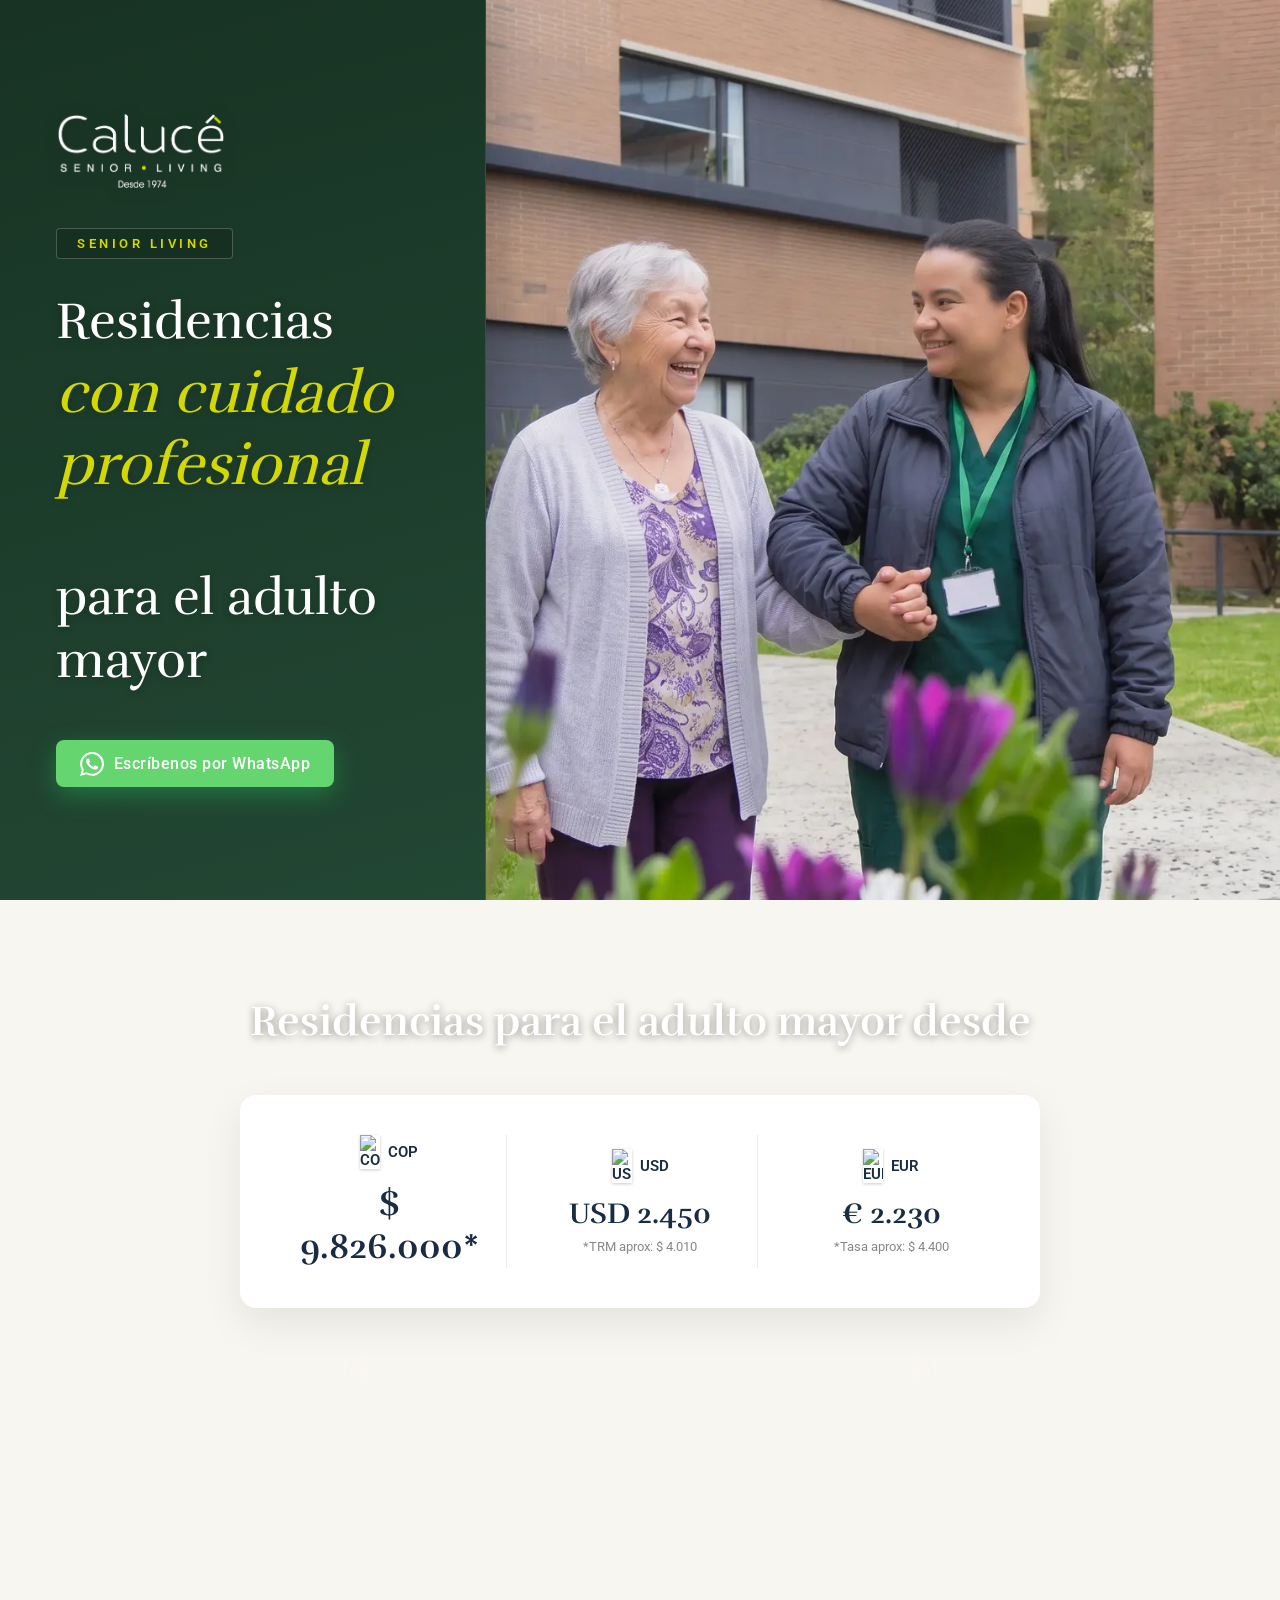
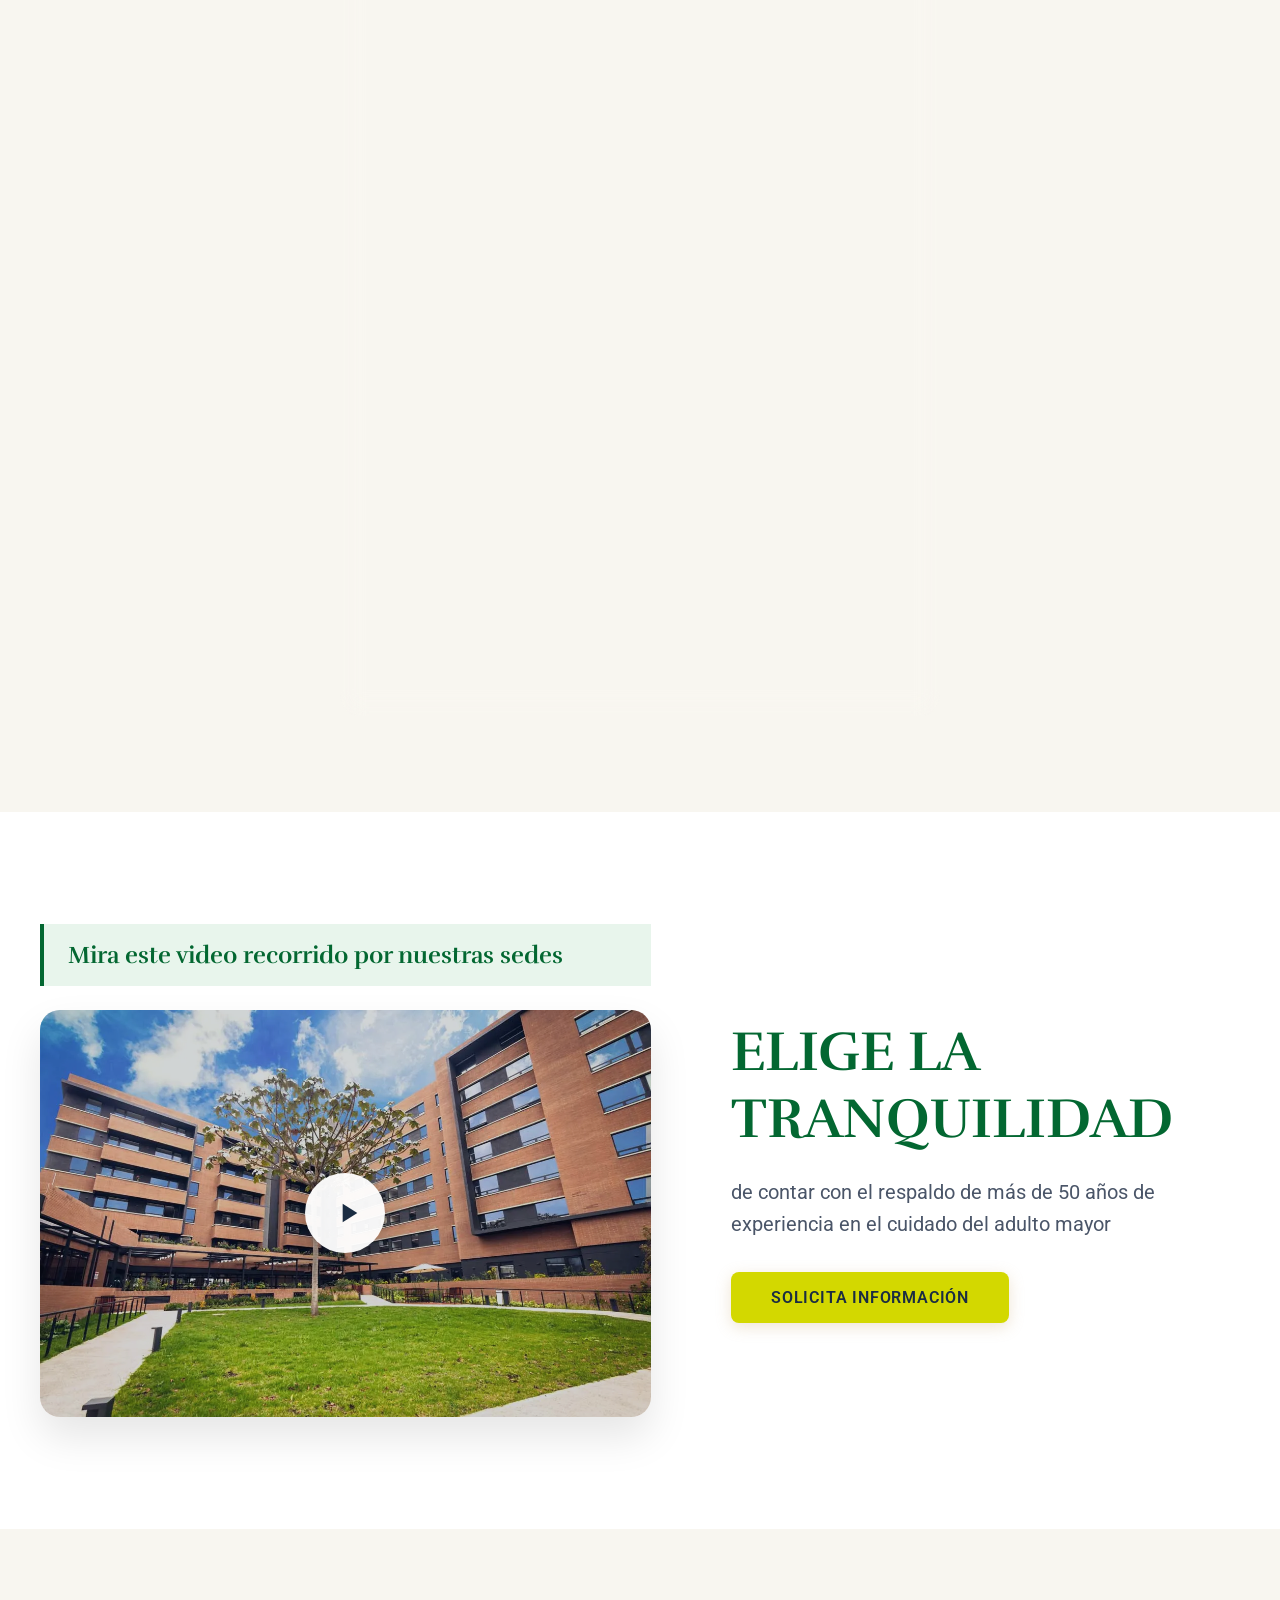
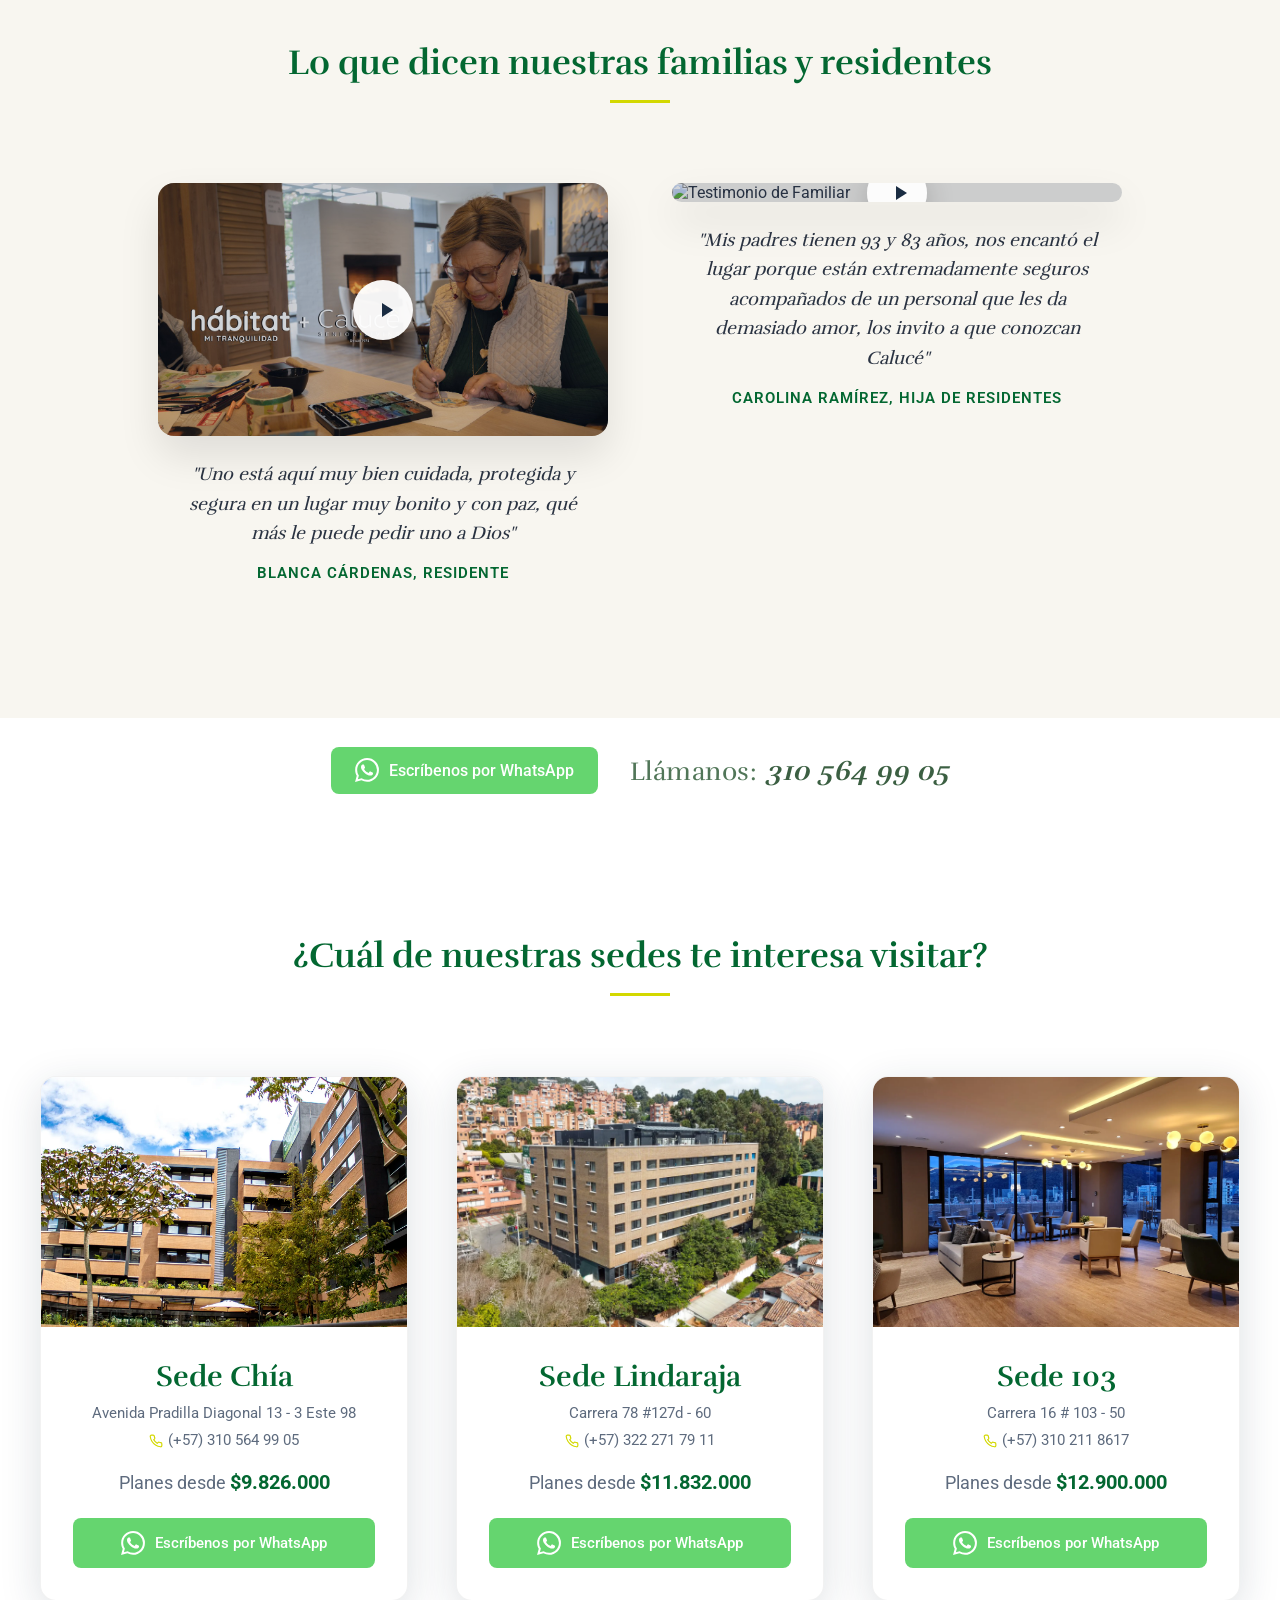
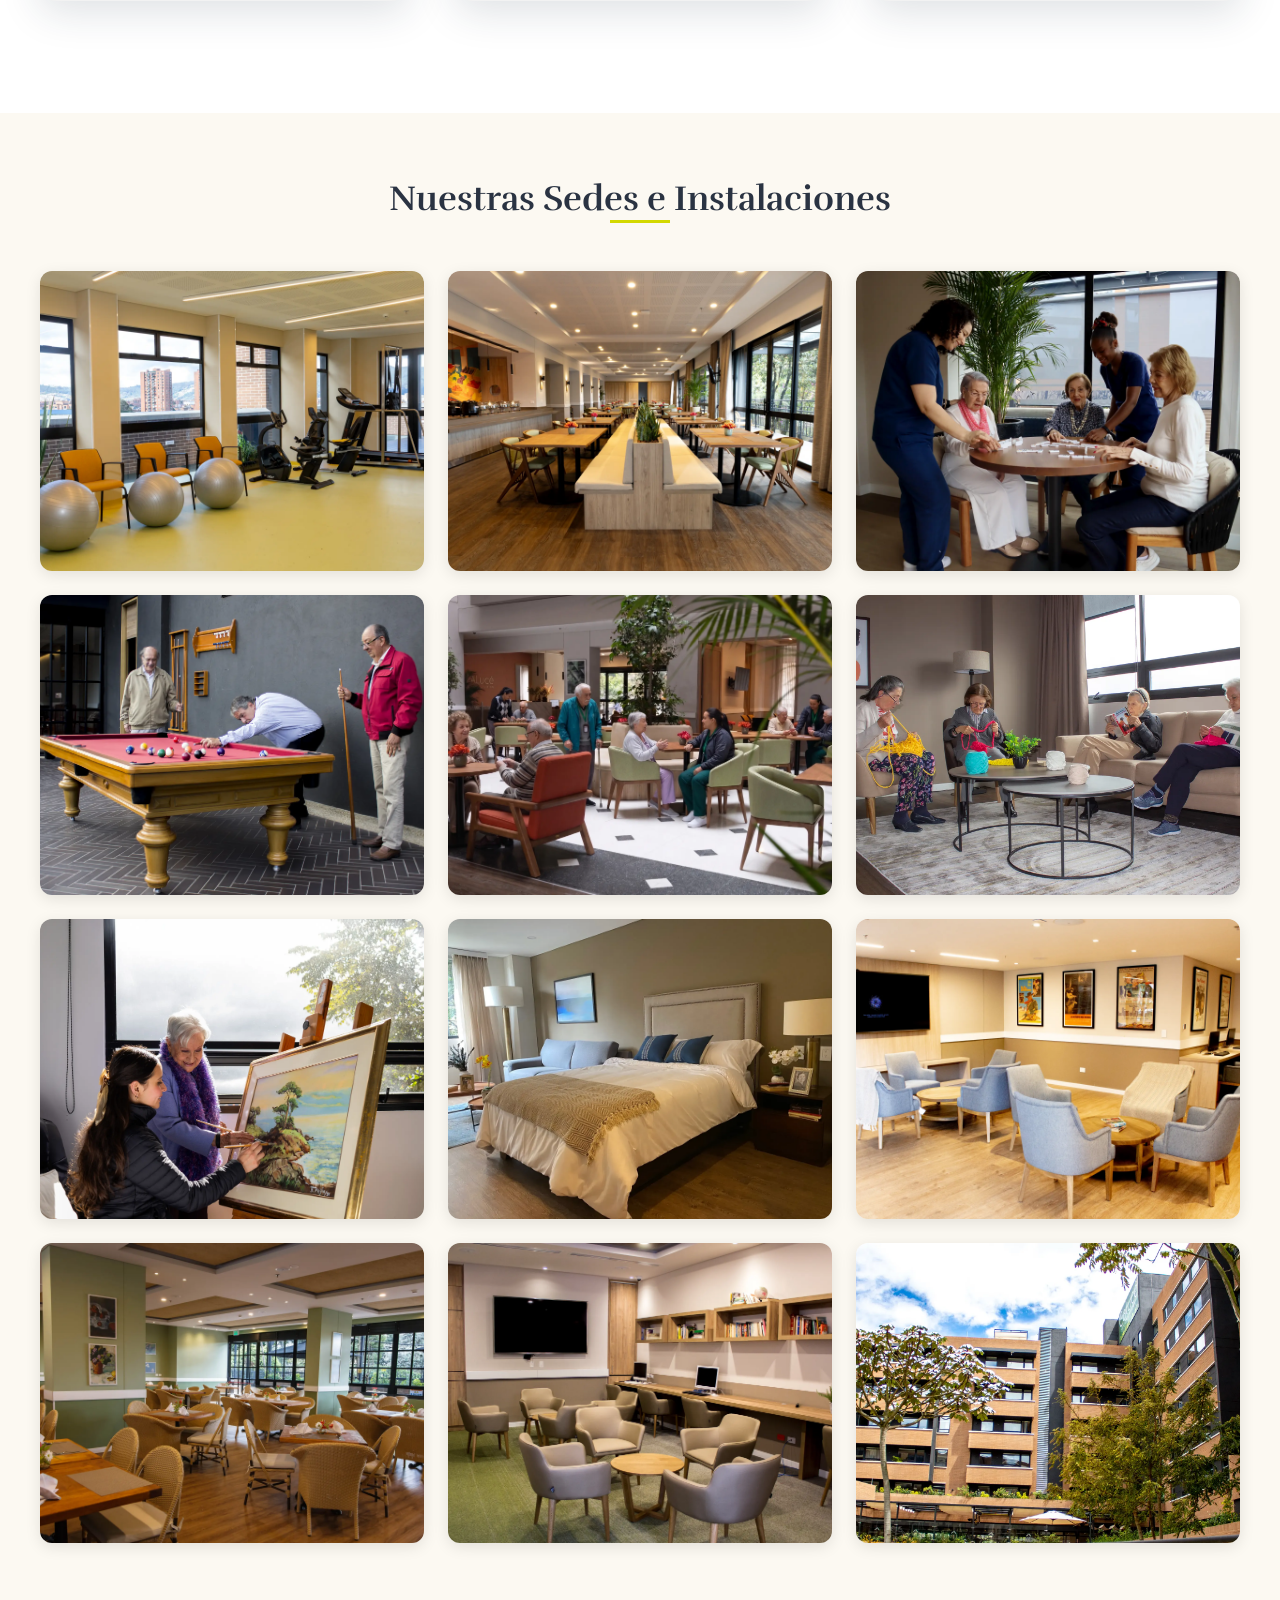
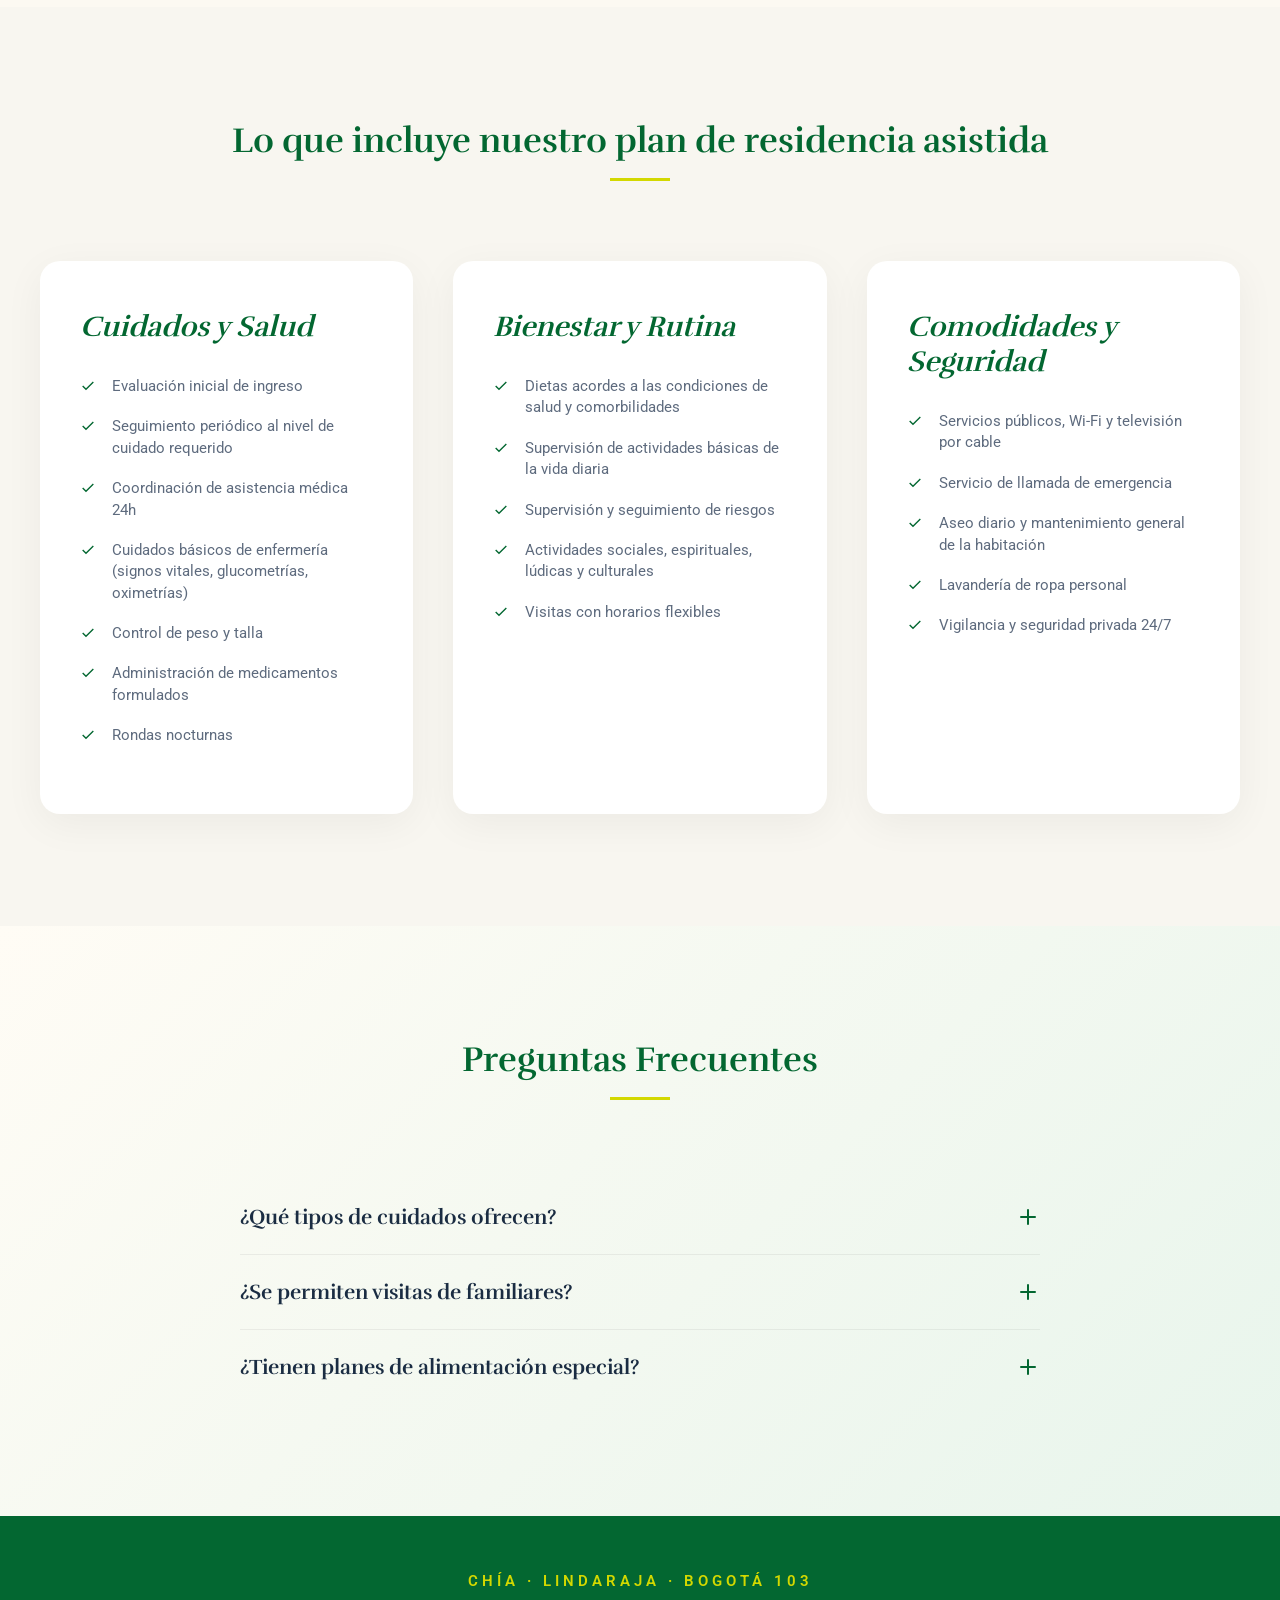
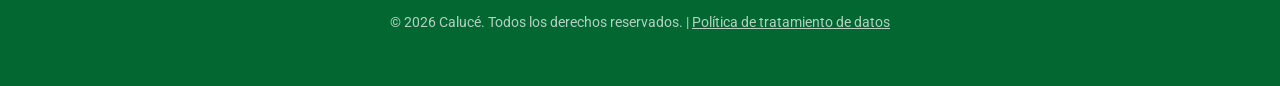
==== commit 8427ea2f: "Optimizar encuadre y focal point de las imagenes del hero para evitar recortes" ====
--- a/index.html
+++ b/index.html
@@ -22,7 +22,7 @@
     <link href="https://fonts.googleapis.com/css2?family=Roboto:wght@300;400;500;700&family=Rufina:wght@400;700&display=swap" rel="stylesheet">
     
     <!-- CSS -->
-    <link rel="stylesheet" href="style.css?v=6">
+    <link rel="stylesheet" href="style.css?v=7">
 </head>
 <body>
     <!-- Google Tag Manager (noscript) -->
@@ -65,10 +65,10 @@
             <!-- Right panel: Images slideshow taking full height and width without obstruction -->
             <div class="hero-panel-right">
                 <div class="hero-slideshow">
-                    <div class="hero-slide active" style="background-image: url('Gemini_Generated_Image_povp9ypovp9ypovp.webp');"></div>
-                    <div class="hero-slide" style="background-image: url('hero_img_new1.jpg');"></div>
-                    <div class="hero-slide" style="background-image: url('hero_img_1.webp');"></div>
-                    <div class="hero-slide" style="background-image: url('hero_img_2.webp');"></div>
+                    <div class="hero-slide active" style="background-image: url('Gemini_Generated_Image_povp9ypovp9ypovp.webp'); background-position: 22% center;"></div>
+                    <div class="hero-slide" style="background-image: url('hero_img_new1.jpg'); background-position: 35% center;"></div>
+                    <div class="hero-slide" style="background-image: url('hero_img_1.webp'); background-position: 45% center;"></div>
+                    <div class="hero-slide" style="background-image: url('hero_img_2.webp'); background-position: center center;"></div>
                 </div>
             </div>
         </section>
--- a/style.css
+++ b/style.css
@@ -76,7 +76,9 @@
 }
 
 .hero-panel-left {
-    width: 45%;
+    width: 38%;
+    min-width: 380px;
+    max-width: 540px;
     min-height: 100vh;
     background: linear-gradient(165deg, #183323 0%, #224733 100%);
     border-right: 1px solid rgba(255, 255, 255, 0.12);
@@ -84,10 +86,11 @@
     flex-direction: column;
     justify-content: center;
     align-items: flex-start;
-    padding: 4.5rem 5rem;
+    padding: 4rem 3.5rem;
     position: relative;
     z-index: 5;
     box-shadow: 15px 0 35px rgba(0, 0, 0, 0.18);
+    flex-shrink: 0;
 }
 
 .hero-logo-box {
@@ -155,10 +158,11 @@
 }
 
 .hero-panel-right {
-    width: 55%;
+    flex: 1;
     min-height: 100vh;
     position: relative;
     overflow: hidden;
+    background-color: #1a3324;
 }
 
 .hero-panel-right .hero-slideshow {
@@ -193,10 +197,10 @@
 
 @keyframes panImage {
     0% {
-        transform: scale(1.08) translateX(-1.5%);
+        transform: scale(1.0);
     }
     100% {
-        transform: scale(1.08) translateX(1.5%);
+        transform: scale(1.04);
     }
 }
 
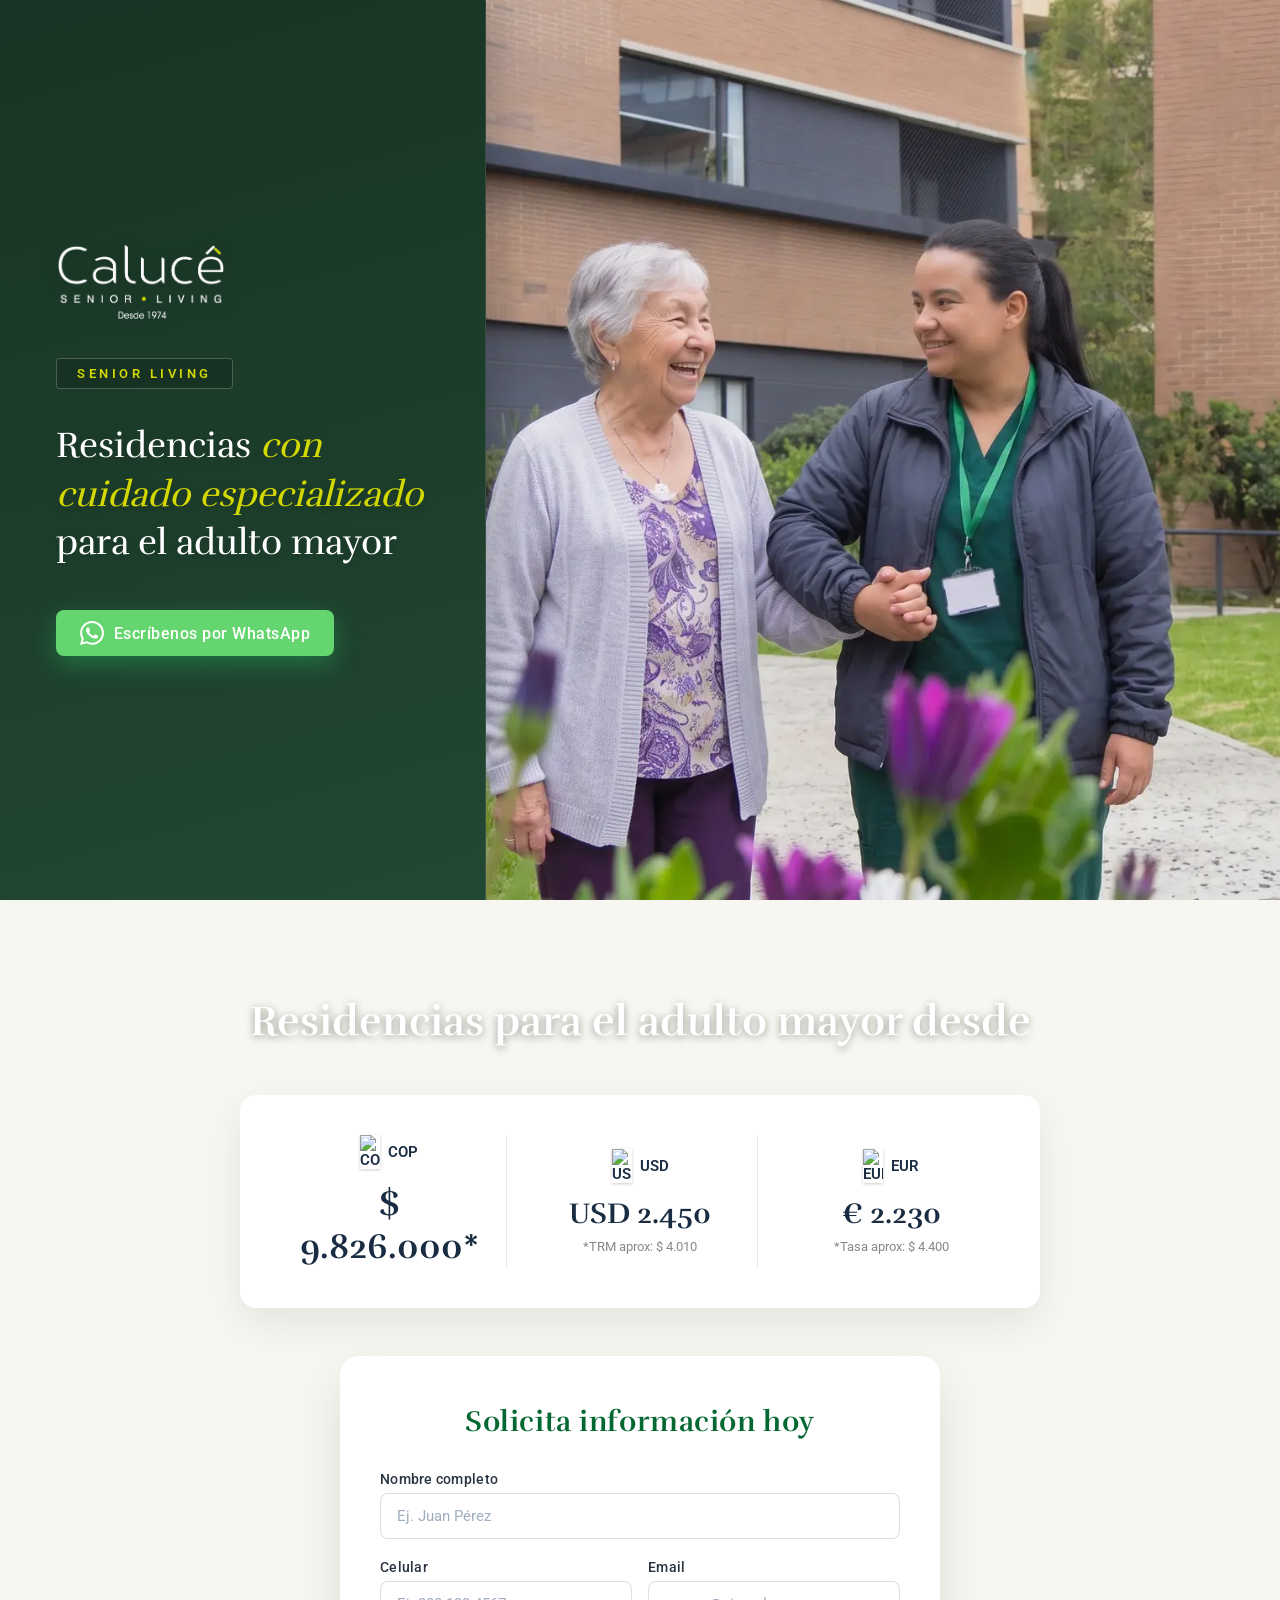
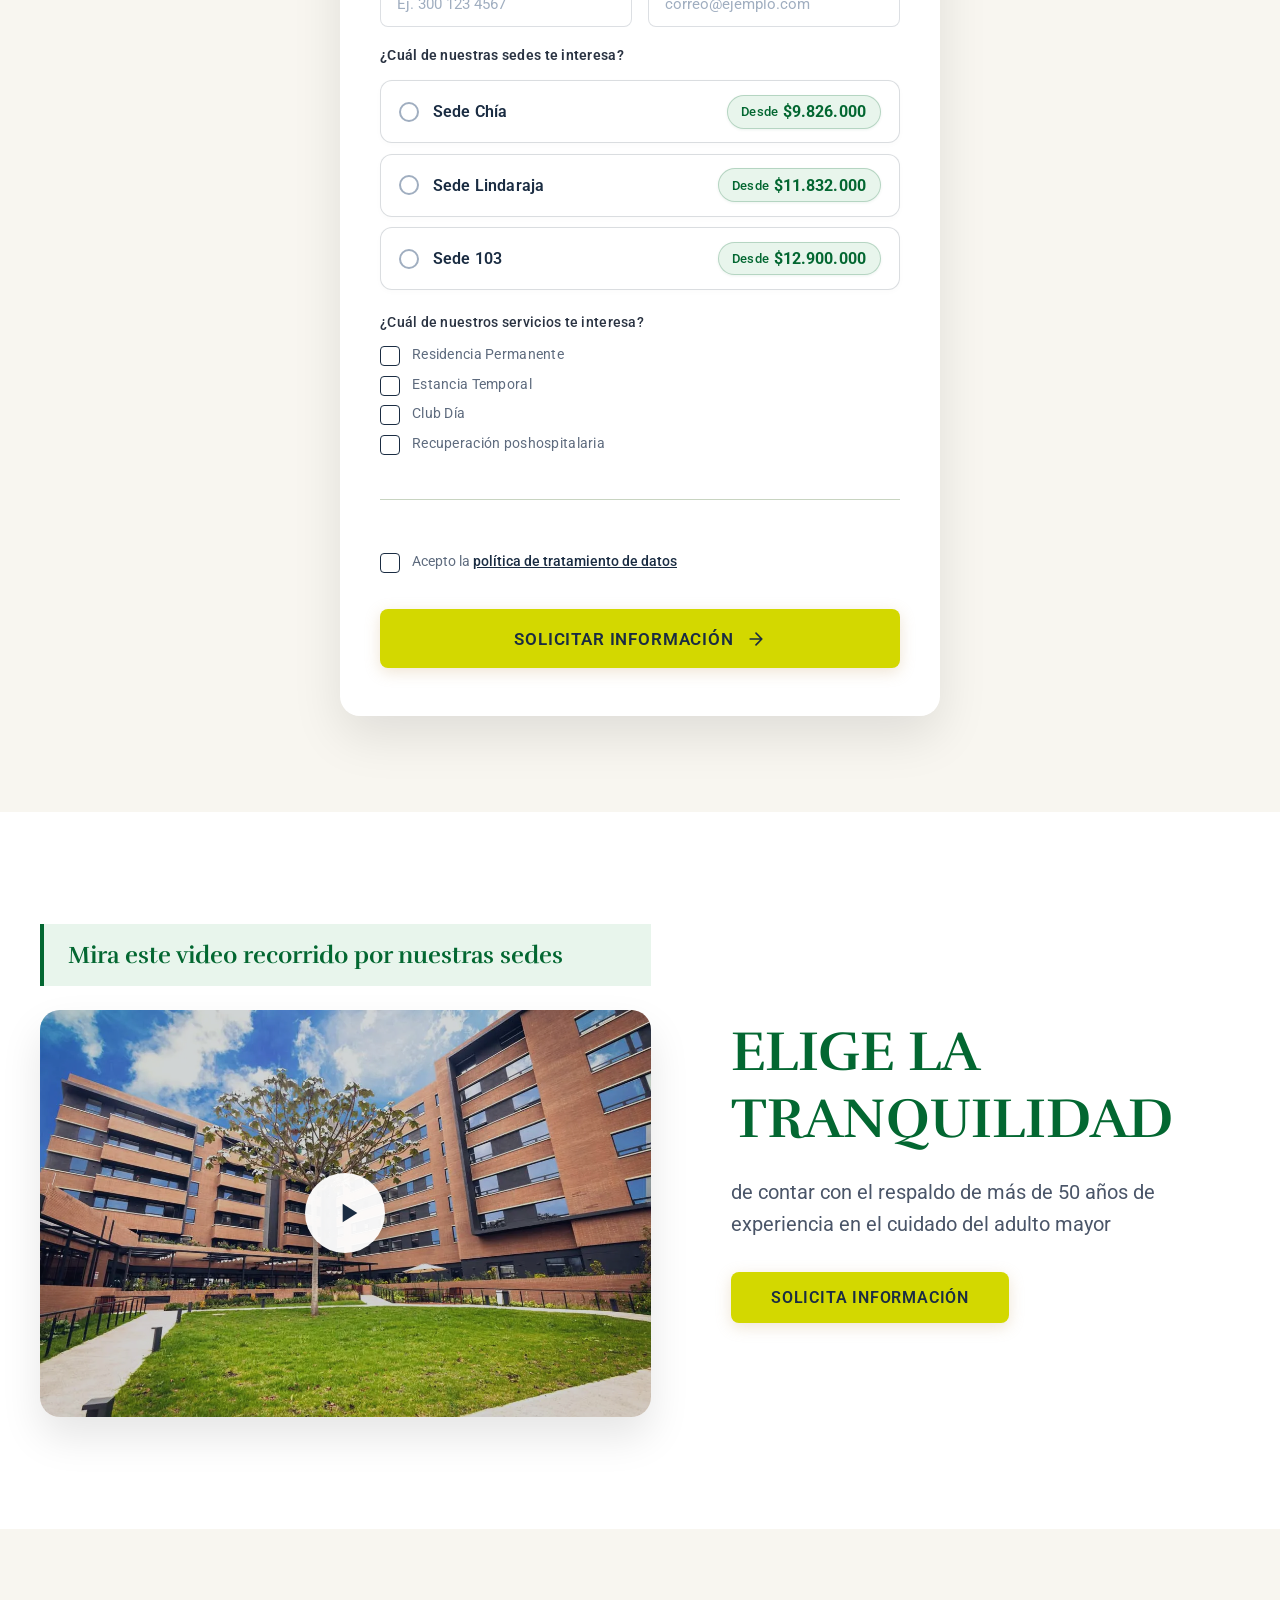
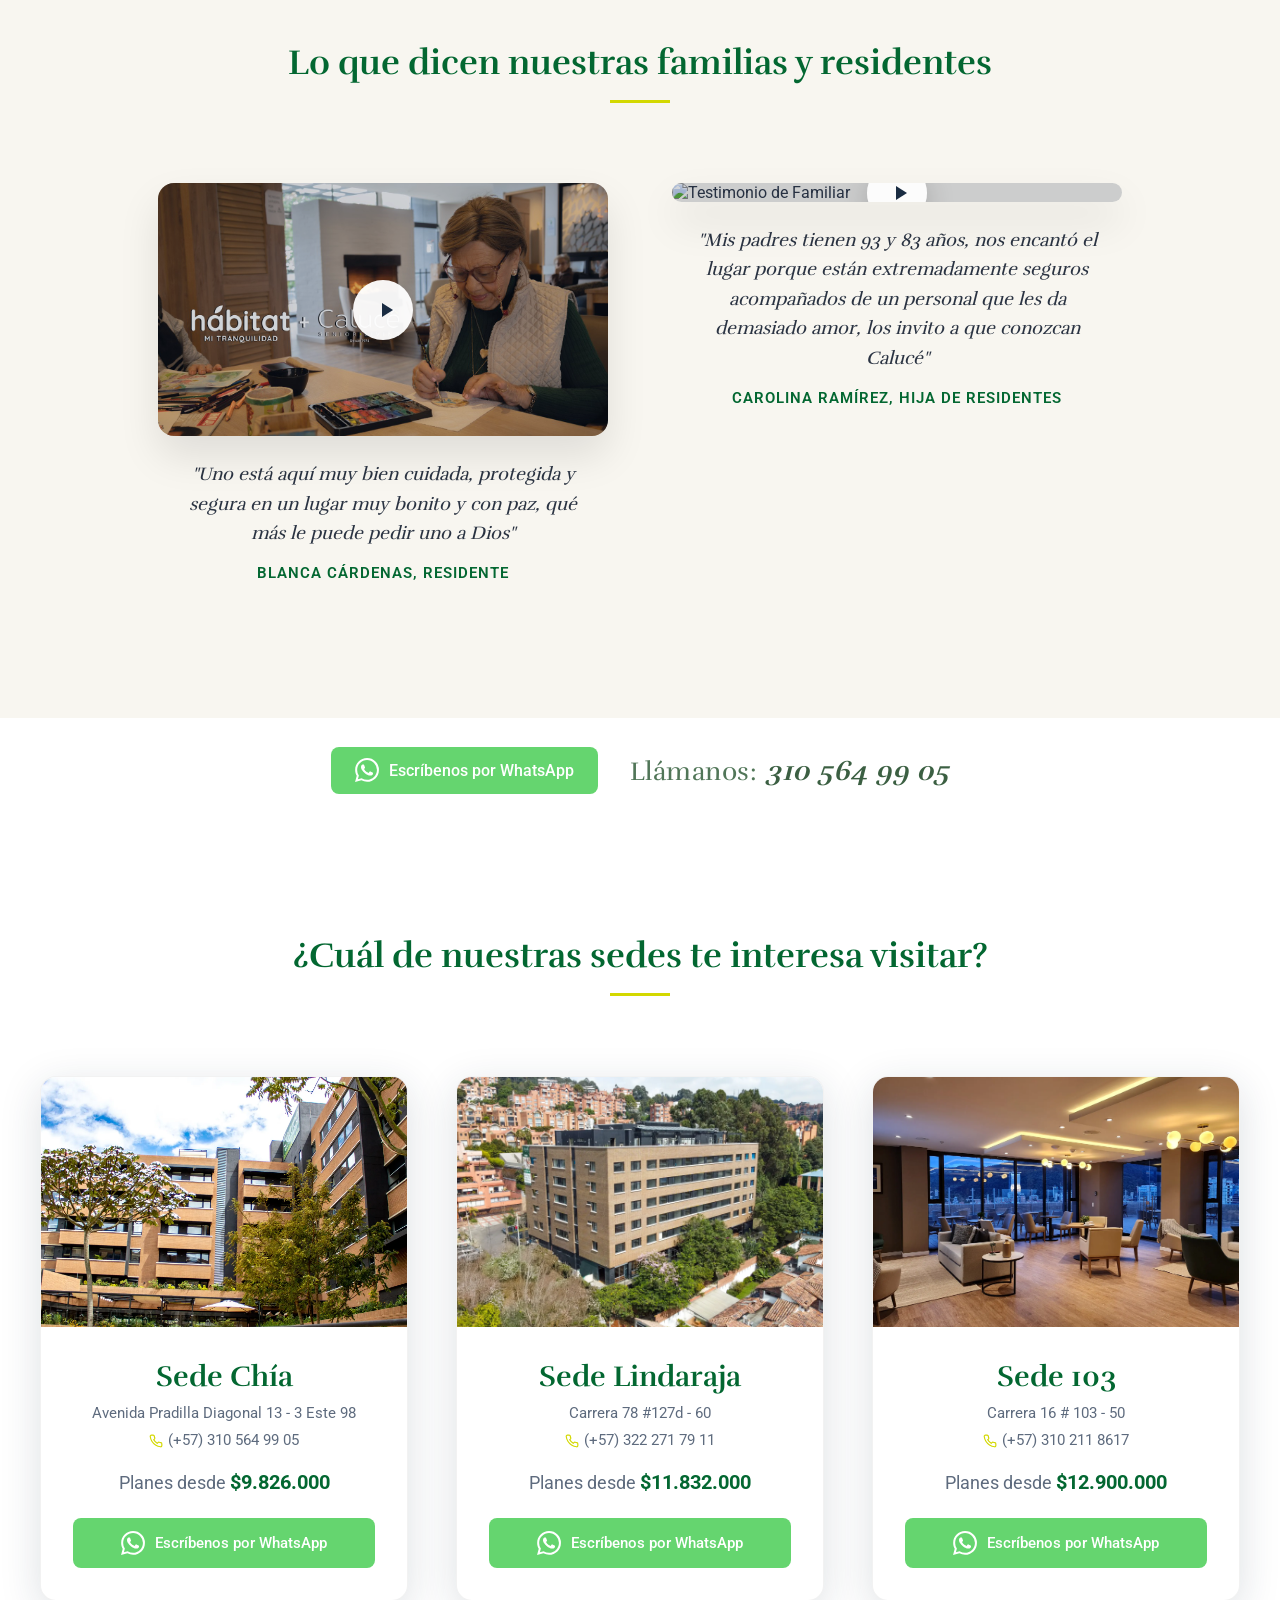
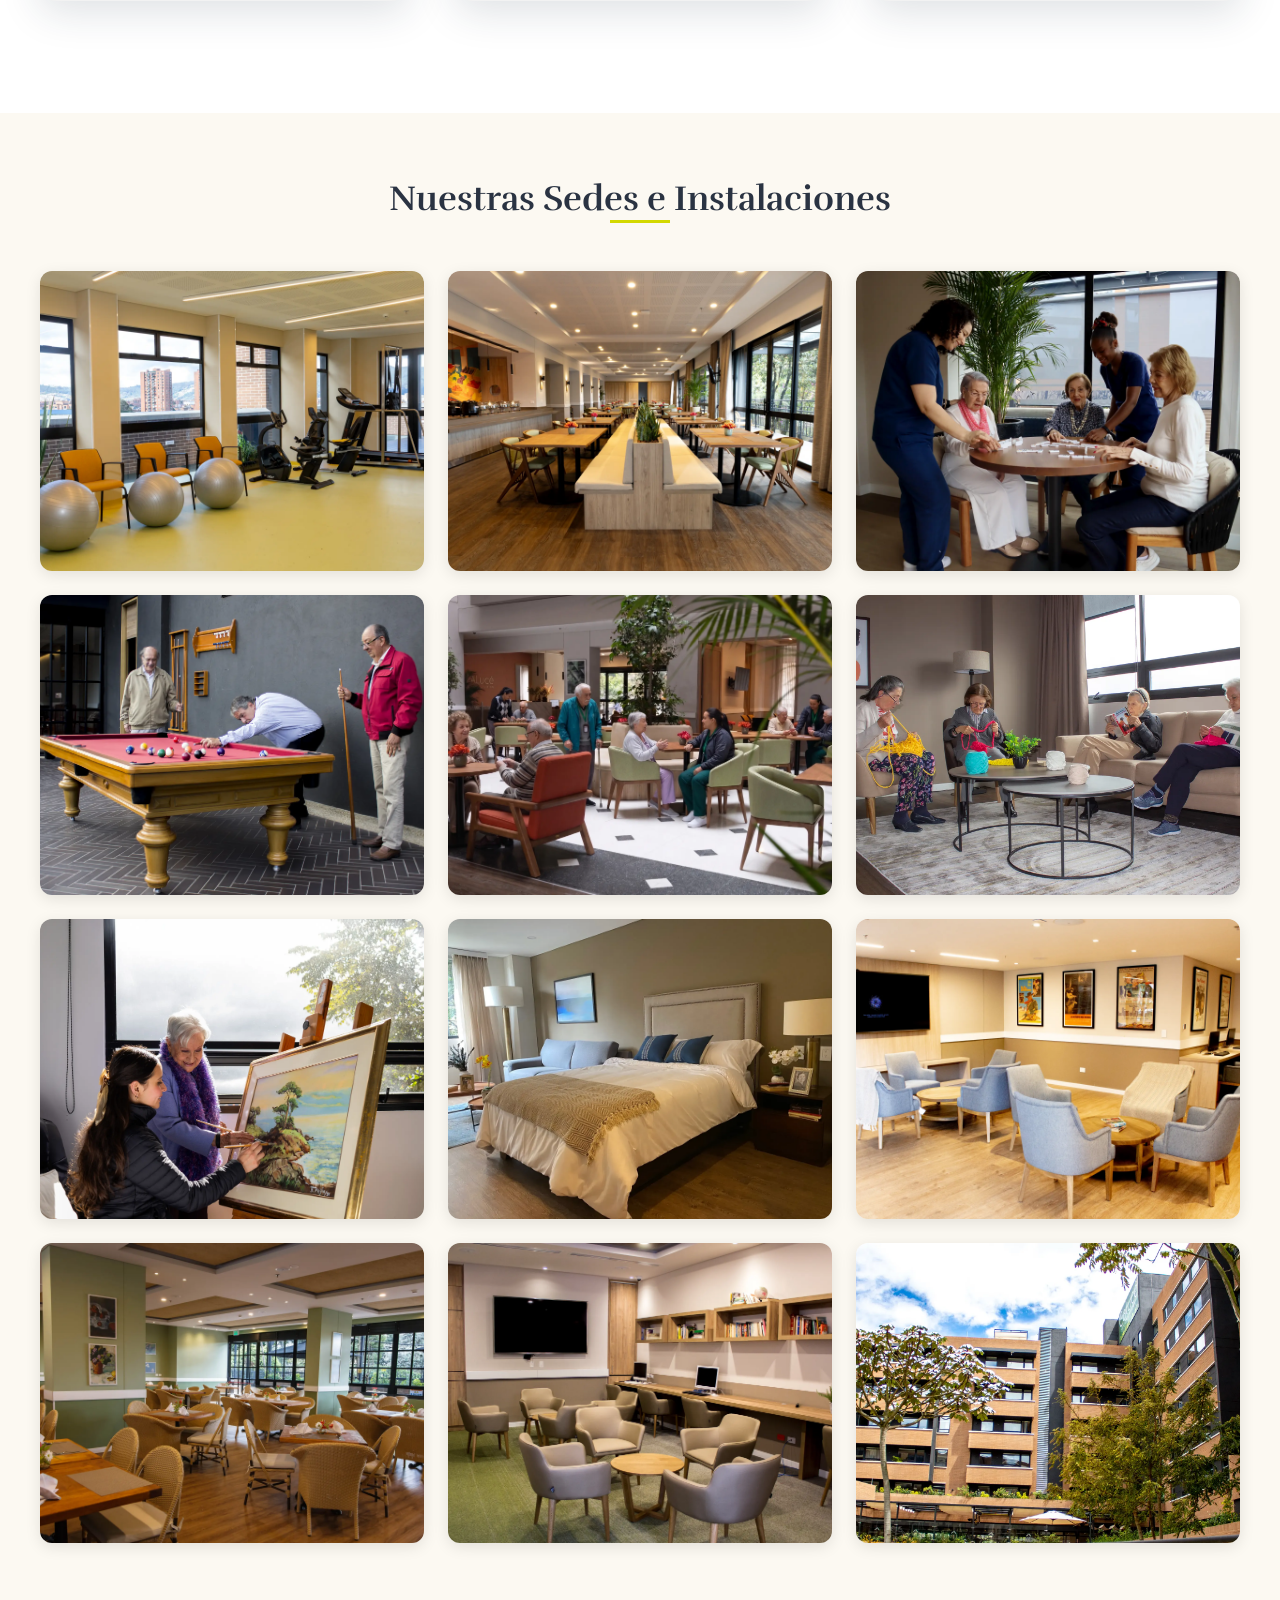
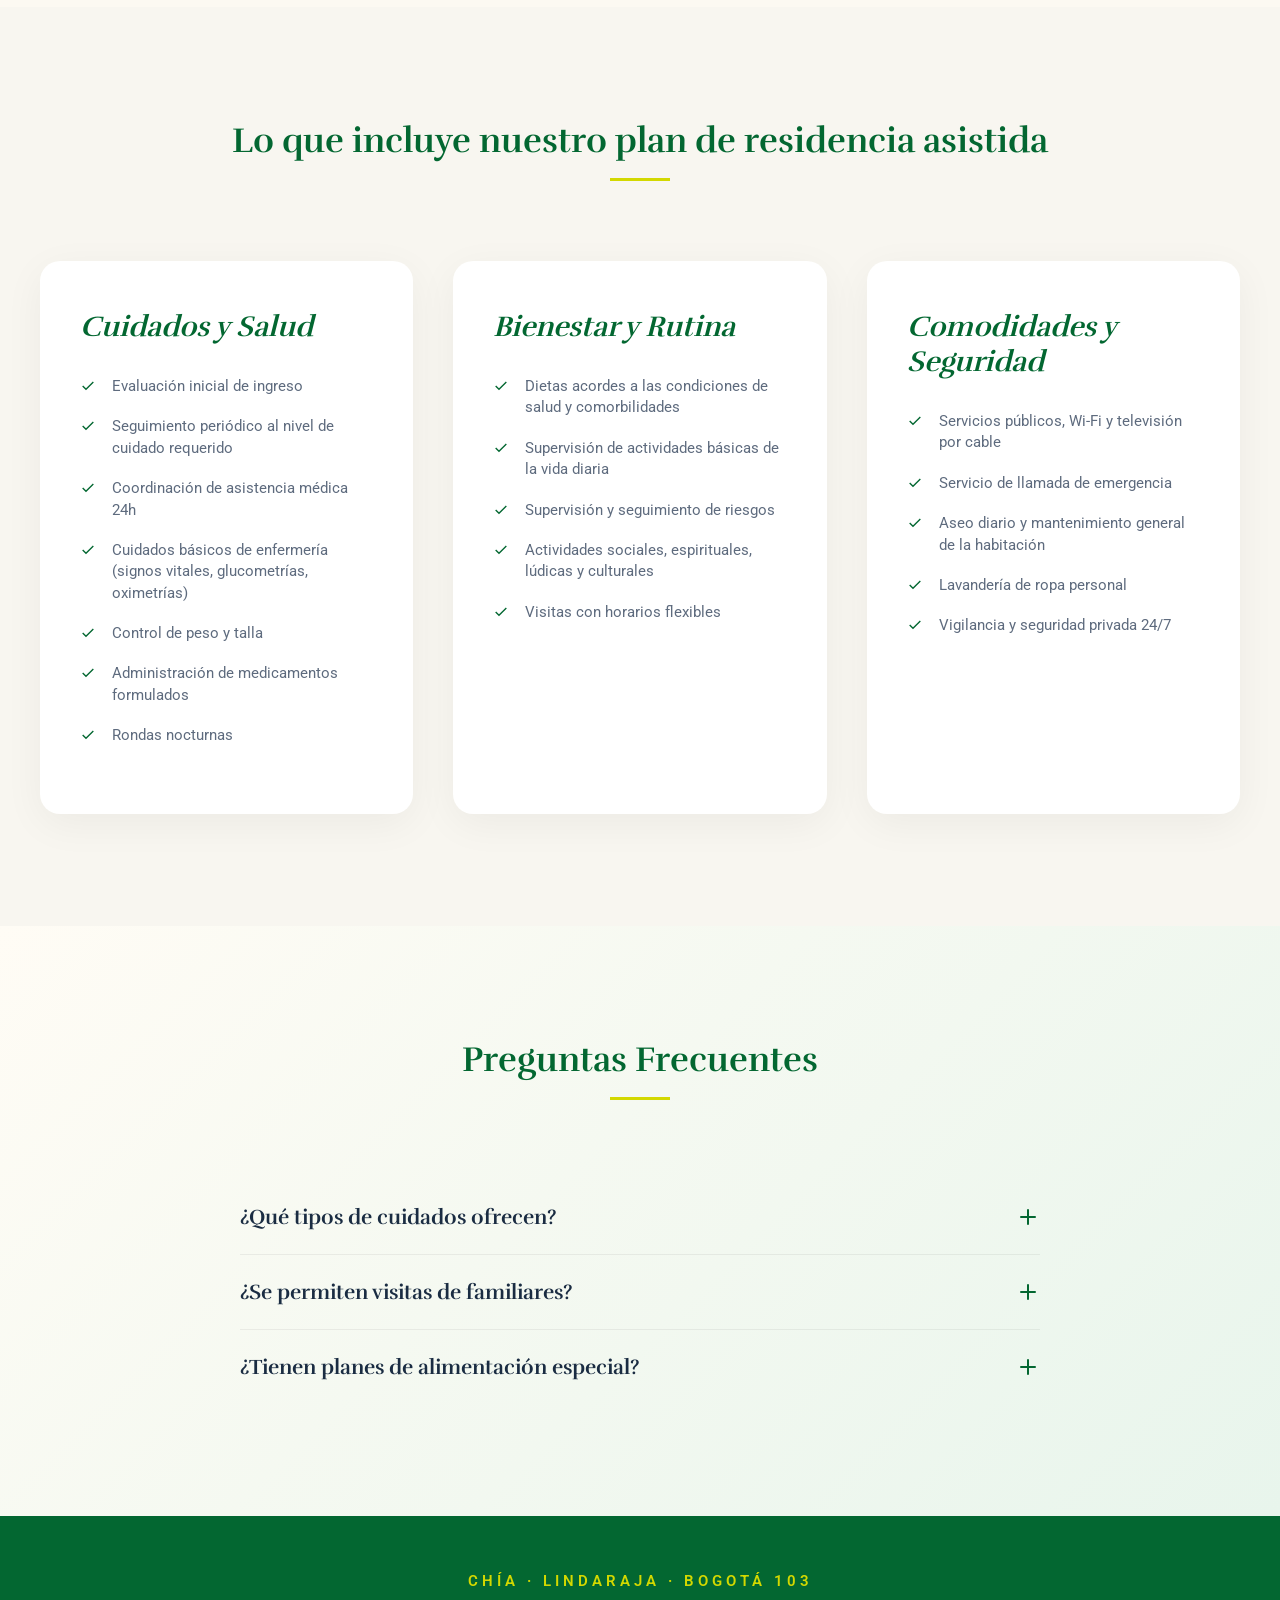
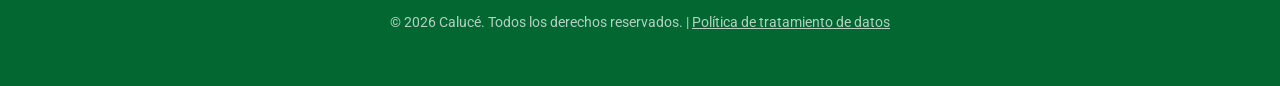
==== commit 0e83ef9f: "Actualizar texto del hero a: Residencias con cuidado especializado para el adulto mayor y optimizar " ====
--- a/index.html
+++ b/index.html
@@ -22,7 +22,7 @@
     <link href="https://fonts.googleapis.com/css2?family=Roboto:wght@300;400;500;700&family=Rufina:wght@400;700&display=swap" rel="stylesheet">
     
     <!-- CSS -->
-    <link rel="stylesheet" href="style.css?v=7">
+    <link rel="stylesheet" href="style.css?v=8">
 </head>
 <body>
     <!-- Google Tag Manager (noscript) -->
@@ -46,9 +46,7 @@
                 
                 <!-- Main Message / Title -->
                 <h1 class="hero-split-title">
-                    Residencias<br>
-                    <span class="hero-split-highlight">con cuidado profesional</span><br>
-                    para el adulto mayor
+                    Residencias <span class="hero-split-highlight">con cuidado especializado</span> para el adulto mayor
                 </h1>
                 
                 <!-- WhatsApp CTA Button -->
--- a/style.css
+++ b/style.css
@@ -126,20 +126,18 @@
 .hero-split-title {
     font-family: var(--font-heading);
     color: #ffffff;
-    font-size: 3.2rem;
-    line-height: 1.22;
+    font-size: 2.25rem;
+    line-height: 1.35;
     font-weight: 500;
-    margin-bottom: 2.5rem;
+    margin-bottom: 2.2rem;
     text-shadow: 0 2px 10px rgba(0, 0, 0, 0.2);
 }
 
 .hero-split-highlight {
-    display: block;
+    display: inline;
     font-style: italic;
     font-weight: 400;
     color: var(--secondary-color);
-    font-size: 1.15em;
-    margin: 0.25rem 0;
 }
 
 .hero-btn-box {
@@ -1281,7 +1279,7 @@
     }
     
     .hero-split-title {
-        font-size: 2.5rem;
+        font-size: 2rem;
     }
     
     .hero-brand-logo {
@@ -1312,8 +1310,8 @@
     }
     
     .hero-split-title {
-        font-size: 2.1rem;
-        margin-bottom: 2rem;
+        font-size: 1.85rem;
+        margin-bottom: 1.8rem;
     }
     
     .hero-panel-right {
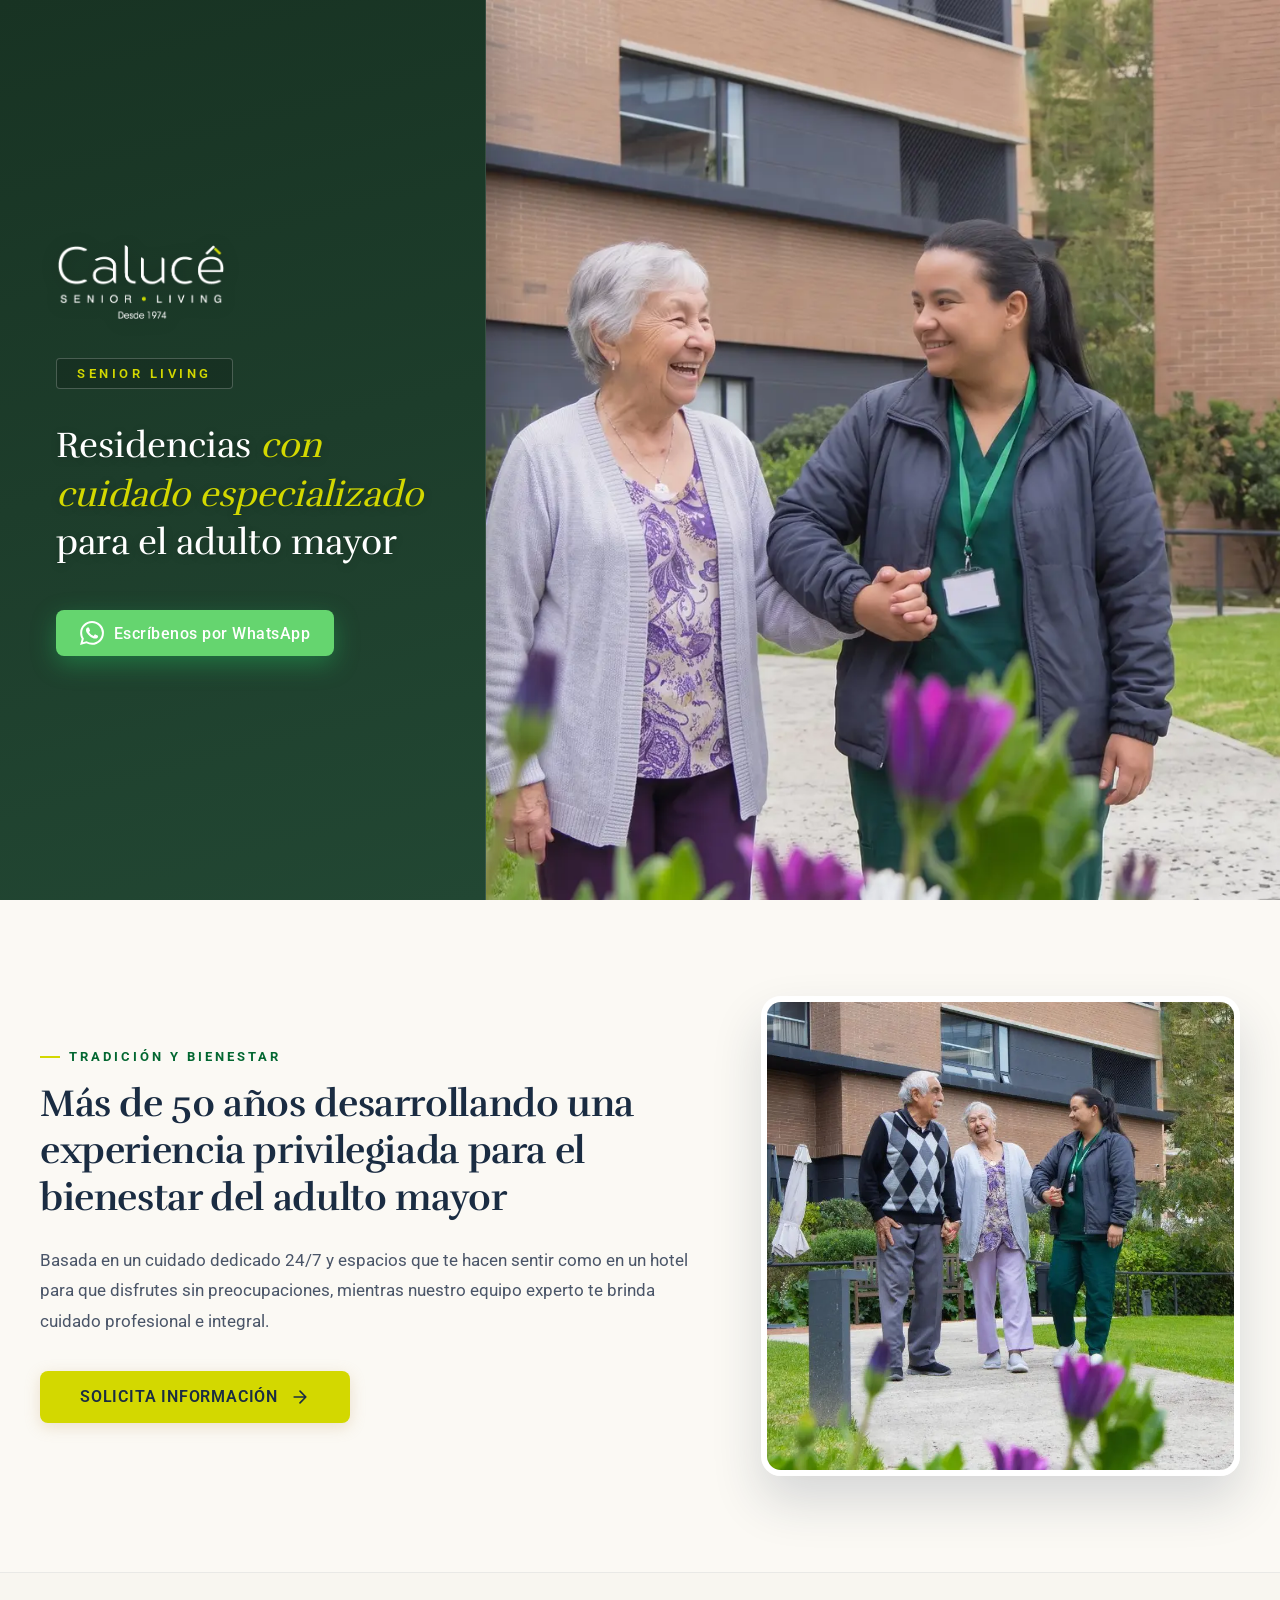
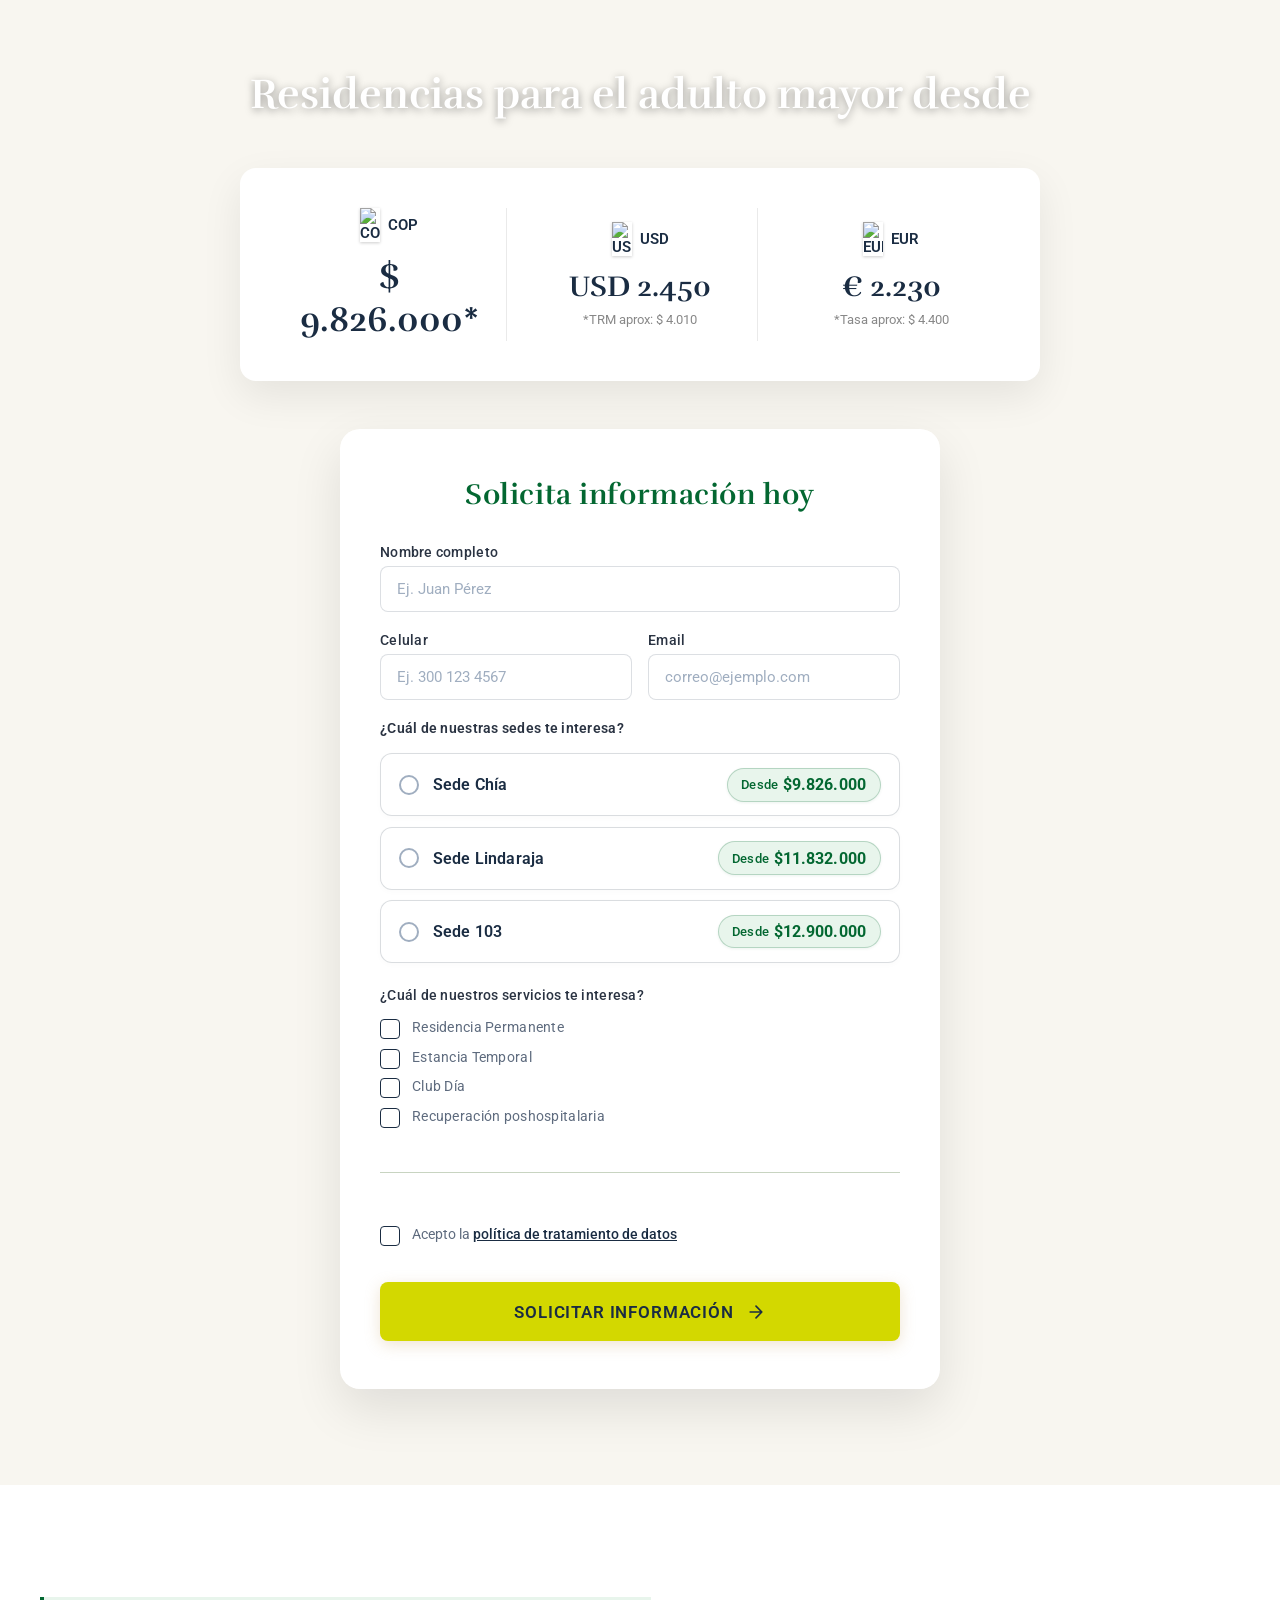
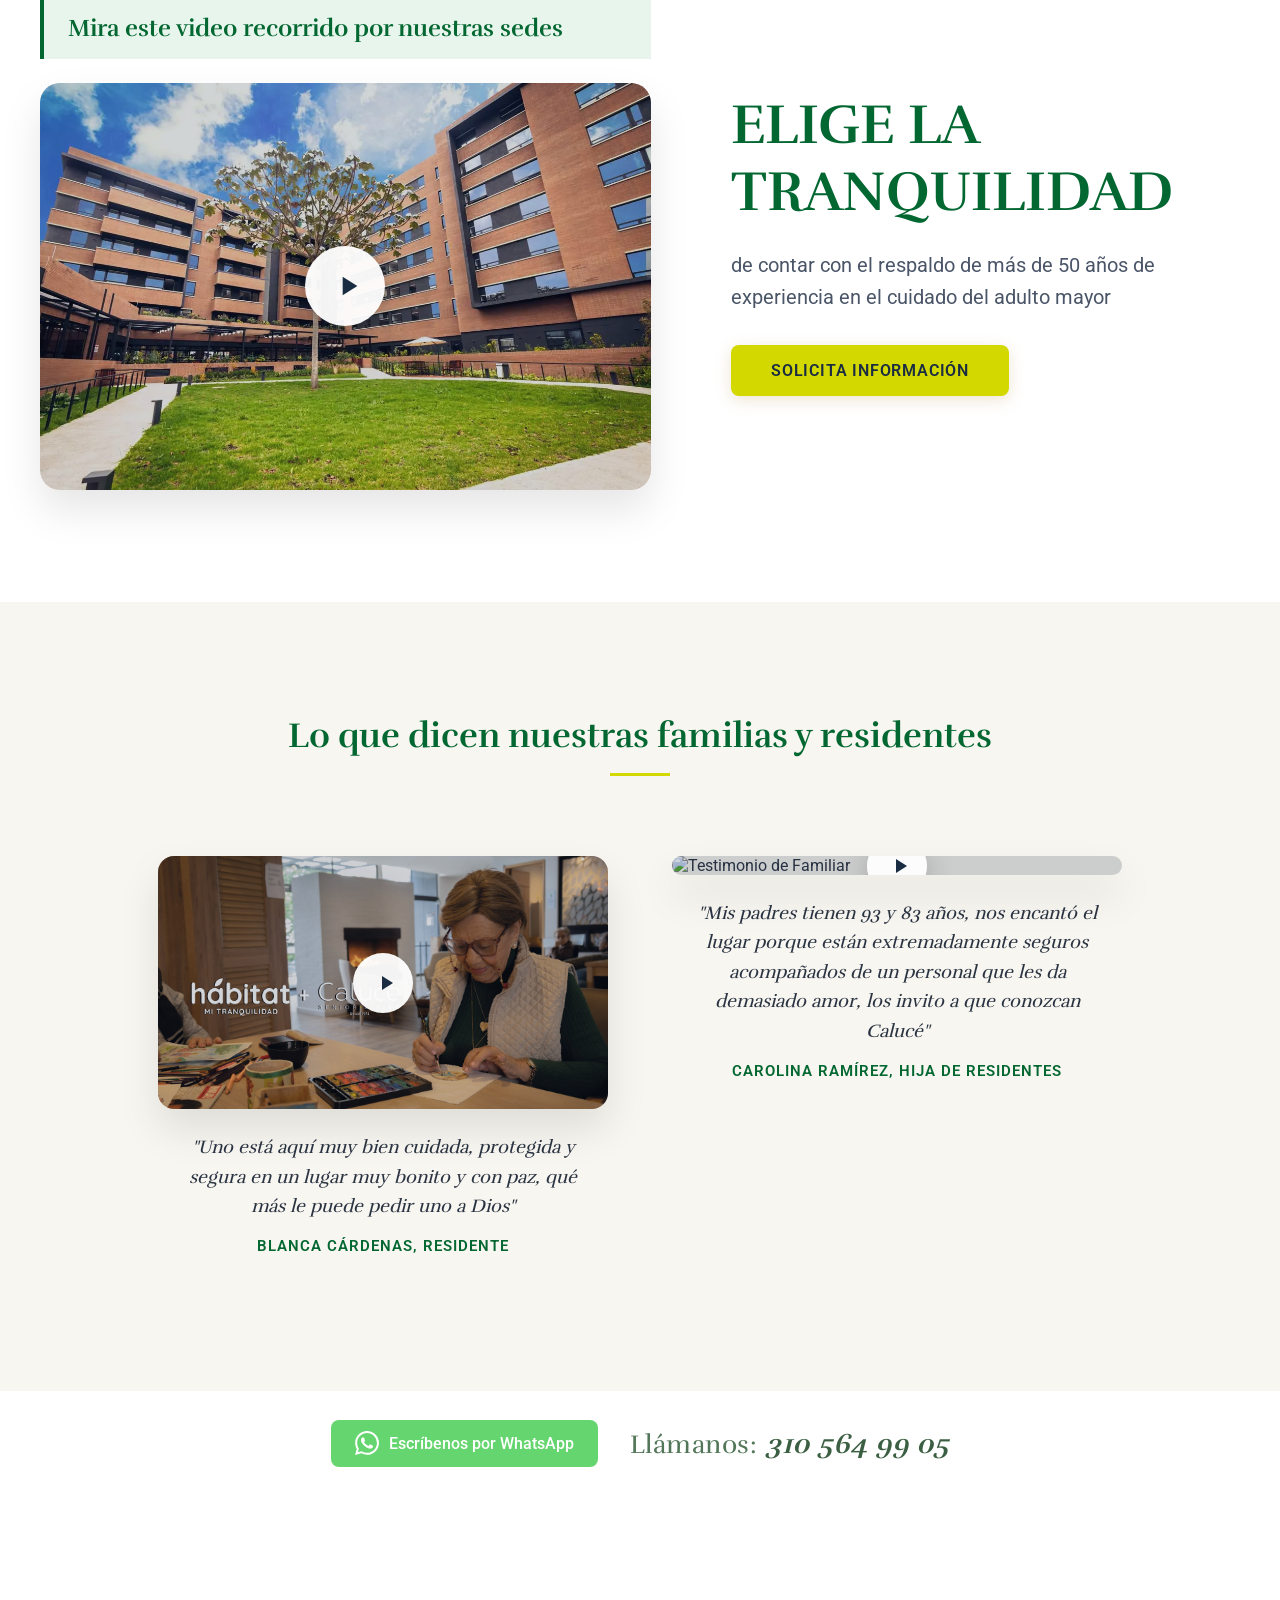
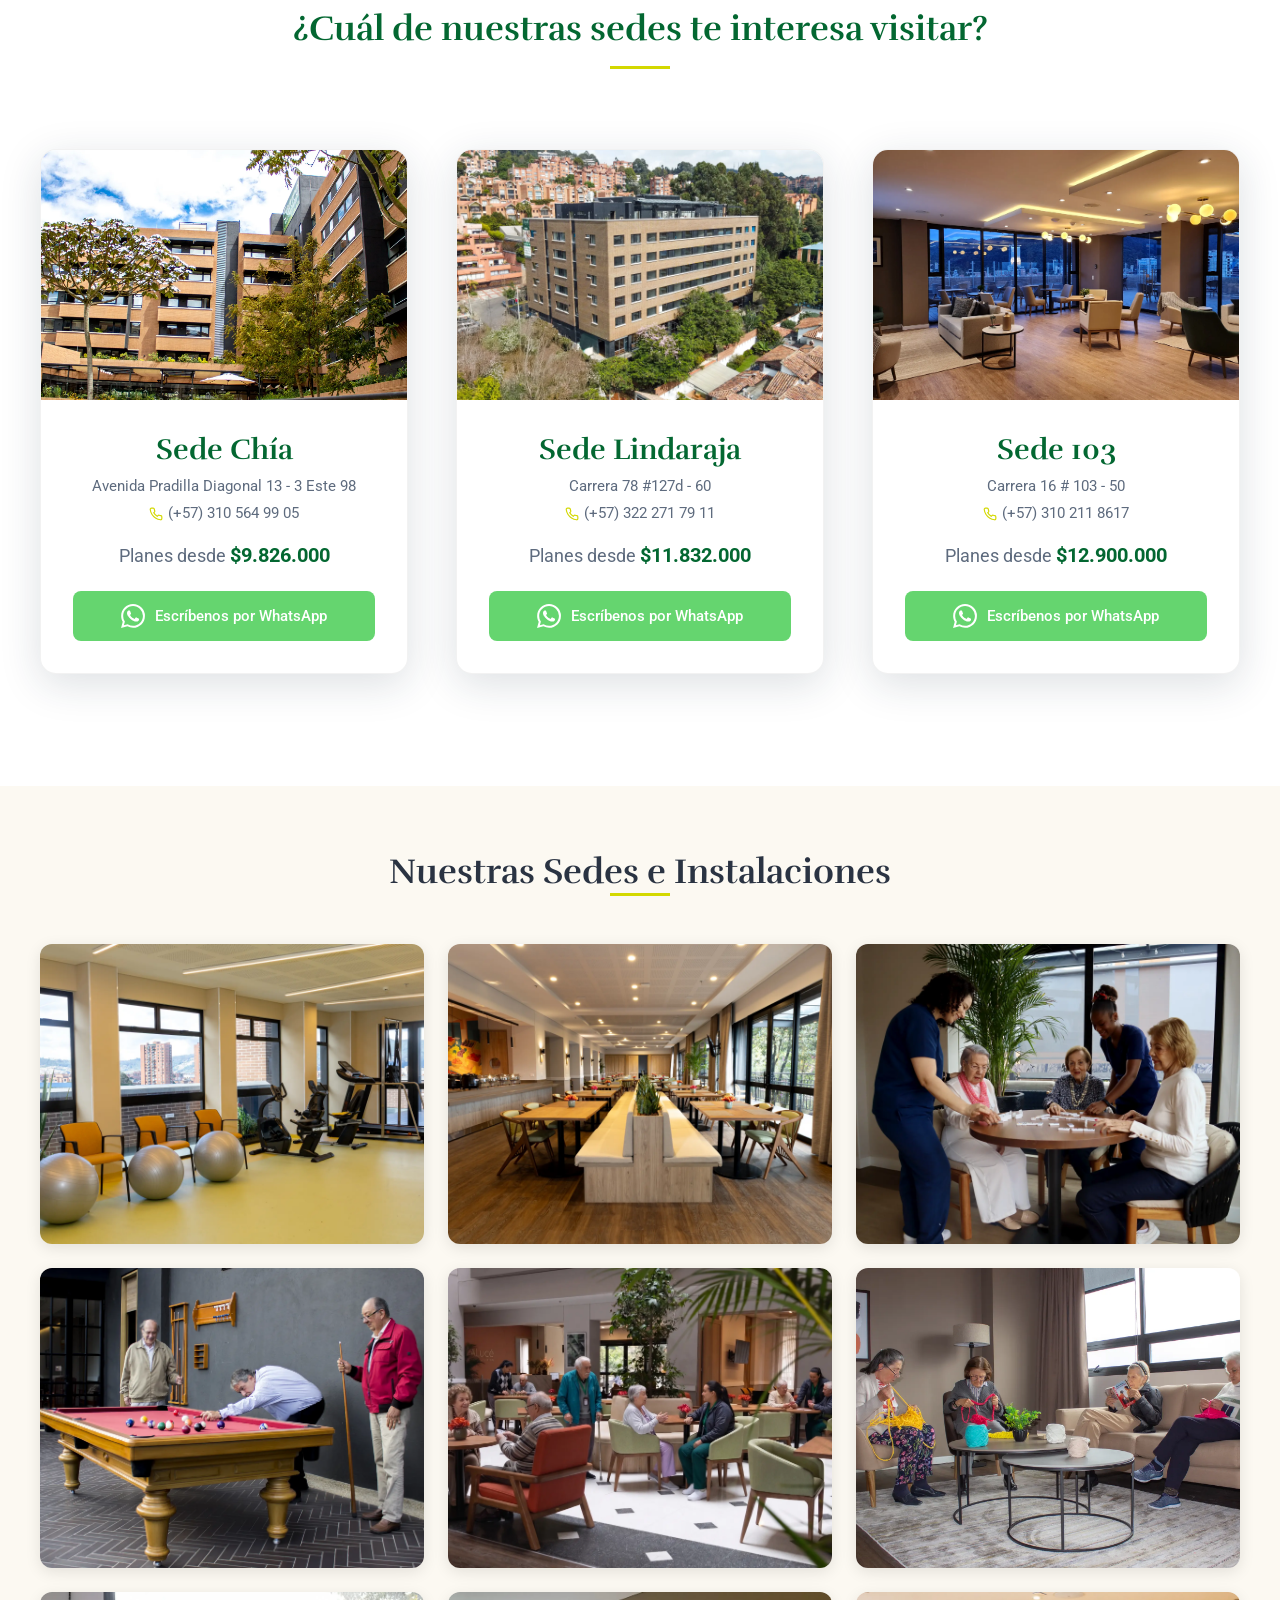
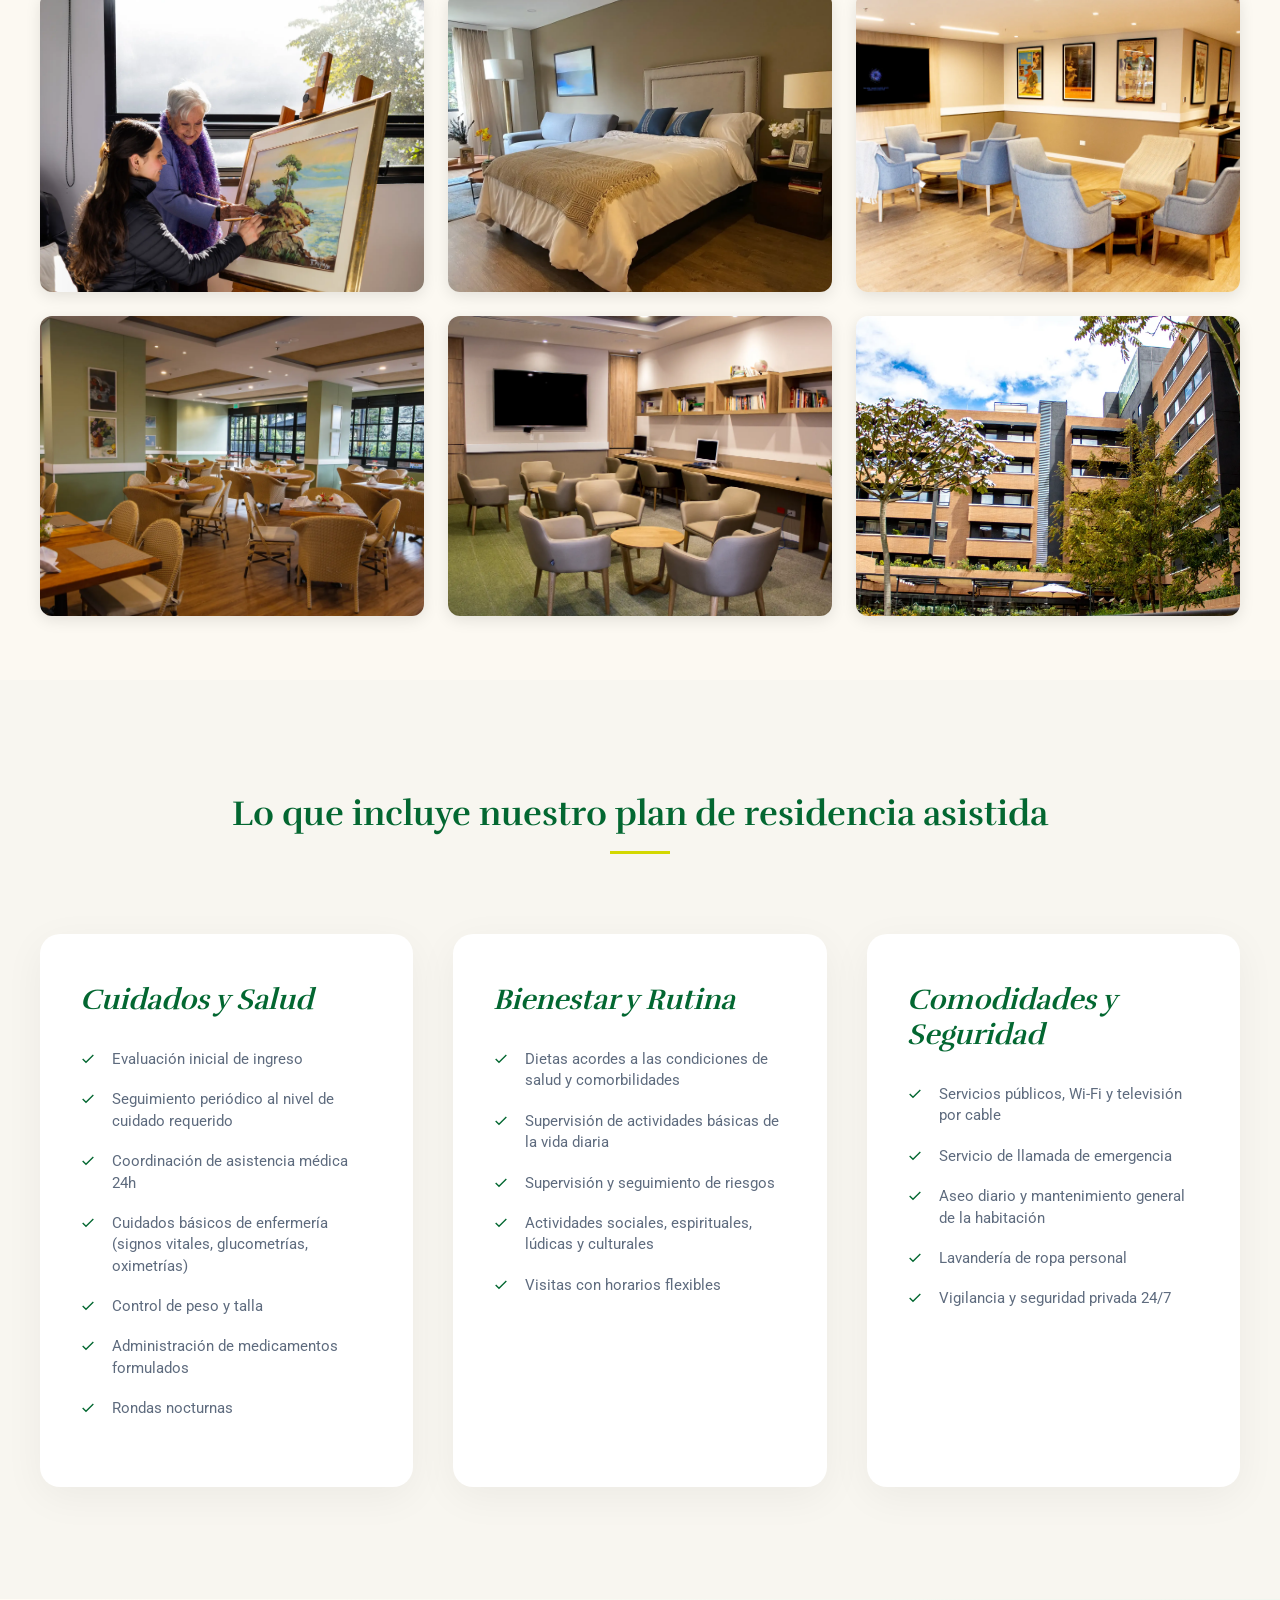
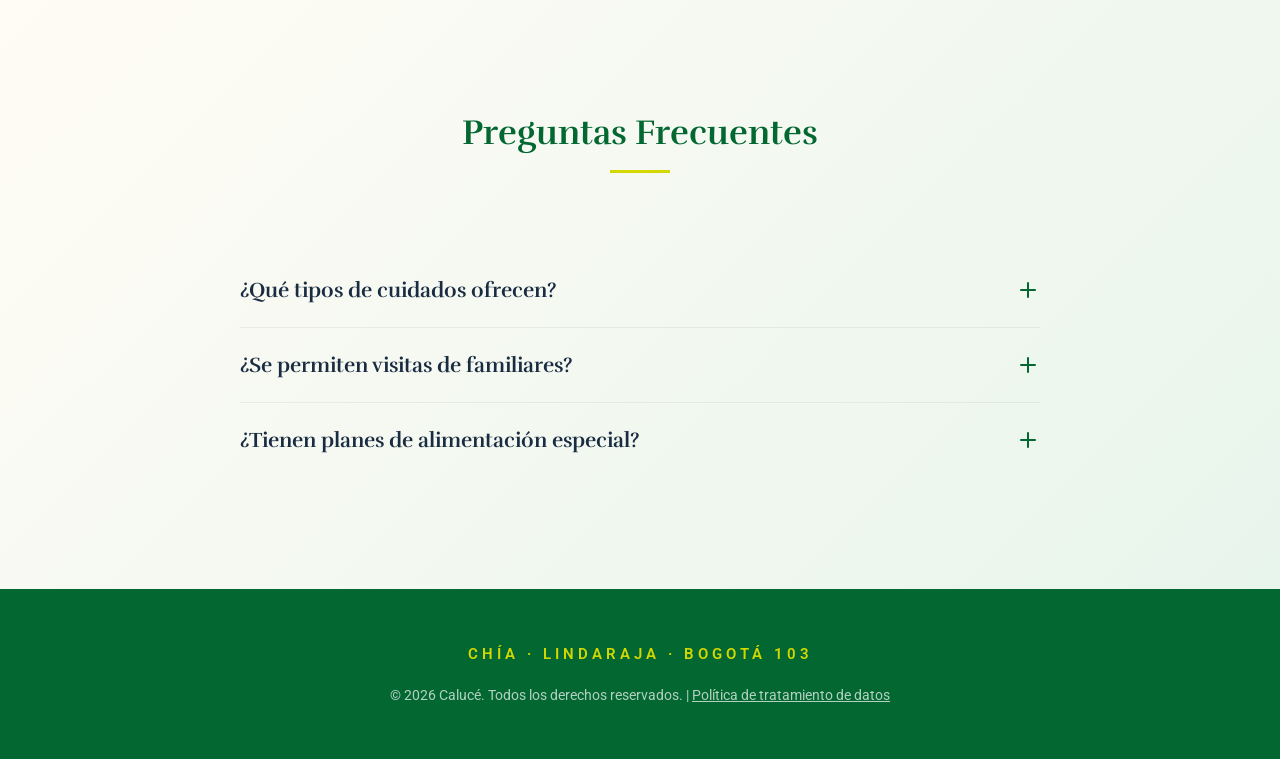
==== commit ea9cde9d: "Agregar nueva seccion de Mas de 50 anos de experiencia con textos y foto destacada" ====
--- a/index.html
+++ b/index.html
@@ -22,7 +22,7 @@
     <link href="https://fonts.googleapis.com/css2?family=Roboto:wght@300;400;500;700&family=Rufina:wght@400;700&display=swap" rel="stylesheet">
     
     <!-- CSS -->
-    <link rel="stylesheet" href="style.css?v=8">
+    <link rel="stylesheet" href="style.css?v=9">
 </head>
 <body>
     <!-- Google Tag Manager (noscript) -->
@@ -67,6 +67,28 @@
                     <div class="hero-slide" style="background-image: url('hero_img_new1.jpg'); background-position: 35% center;"></div>
                     <div class="hero-slide" style="background-image: url('hero_img_1.webp'); background-position: 45% center;"></div>
                     <div class="hero-slide" style="background-image: url('hero_img_2.webp'); background-position: center center;"></div>
+                </div>
+            </div>
+        </section>
+
+        <!-- Section: Más de 50 años de experiencia -->
+        <section class="experience-section">
+            <div class="experience-container">
+                <div class="experience-text-col">
+                    <span class="experience-tag">Tradición y Bienestar</span>
+                    <h2 class="experience-title">Más de 50 años desarrollando una experiencia privilegiada para el bienestar del adulto mayor</h2>
+                    <p class="experience-desc">Basada en un cuidado dedicado 24/7 y espacios que te hacen sentir como en un hotel para que disfrutes sin preocupaciones, mientras nuestro equipo experto te brinda cuidado profesional e integral.</p>
+                    <button type="button" class="cta-btn experience-btn" onclick="openFormModal()">
+                        <span>SOLICITA INFORMACIÓN</span>
+                        <svg width="20" height="20" viewBox="0 0 24 24" fill="none" xmlns="http://www.w3.org/2000/svg">
+                            <path d="M5 12H19M19 12L12 5M19 12L12 19" stroke="currentColor" stroke-width="2" stroke-linecap="round" stroke-linejoin="round"/>
+                        </svg>
+                    </button>
+                </div>
+                <div class="experience-img-col">
+                    <div class="experience-img-box">
+                        <img src="Caluce_Senior_Living-1.webp" alt="Más de 50 años de experiencia en el bienestar del adulto mayor" class="experience-img" loading="lazy">
+                    </div>
                 </div>
             </div>
         </section>
--- a/style.css
+++ b/style.css
@@ -199,6 +199,161 @@
     }
     100% {
         transform: scale(1.04);
+    }
+}
+
+/* ==========================================================================
+   Experience Section (50+ Años)
+   ========================================================================== */
+.experience-section {
+    background-color: #fbf9f4;
+    padding: 6rem 2rem;
+    position: relative;
+    border-bottom: 1px solid rgba(26, 44, 66, 0.08);
+}
+
+.experience-container {
+    max-width: 1200px;
+    margin: 0 auto;
+    display: grid;
+    grid-template-columns: 1.15fr 0.85fr;
+    gap: 4.5rem;
+    align-items: center;
+}
+
+.experience-text-col {
+    display: flex;
+    flex-direction: column;
+    align-items: flex-start;
+}
+
+.experience-tag {
+    display: inline-block;
+    color: #036731;
+    font-size: 0.82rem;
+    font-weight: 700;
+    letter-spacing: 3px;
+    text-transform: uppercase;
+    margin-bottom: 1rem;
+    position: relative;
+    padding-left: 1.8rem;
+}
+
+.experience-tag::before {
+    content: '';
+    position: absolute;
+    left: 0;
+    top: 50%;
+    transform: translateY(-50%);
+    width: 20px;
+    height: 2px;
+    background-color: var(--secondary-color);
+}
+
+.experience-title {
+    font-family: var(--font-heading);
+    color: #1a2c42;
+    font-size: 2.35rem;
+    line-height: 1.25;
+    font-weight: 600;
+    margin-bottom: 1.5rem;
+    letter-spacing: -0.01em;
+}
+
+.experience-desc {
+    font-family: var(--font-body);
+    font-size: 1.08rem;
+    line-height: 1.75;
+    color: #4a5568;
+    margin-bottom: 2.2rem;
+}
+
+.experience-btn {
+    display: inline-flex;
+    align-items: center;
+    gap: 0.75rem;
+    padding: 1.1rem 2.2rem;
+    font-size: 1rem;
+    font-weight: 700;
+    letter-spacing: 0.5px;
+    cursor: pointer;
+    border-radius: 8px;
+    box-shadow: 0 8px 25px rgba(211, 216, 0, 0.35);
+    transition: var(--transition-smooth);
+}
+
+.experience-btn svg {
+    transition: transform 0.3s ease;
+}
+
+.experience-btn:hover {
+    transform: translateY(-2px);
+    box-shadow: 0 12px 30px rgba(211, 216, 0, 0.45);
+}
+
+.experience-btn:hover svg {
+    transform: translateX(4px);
+}
+
+.experience-img-col {
+    display: flex;
+    justify-content: center;
+}
+
+.experience-img-box {
+    position: relative;
+    border-radius: 20px;
+    overflow: hidden;
+    box-shadow: 0 25px 50px rgba(26, 44, 66, 0.16);
+    border: 6px solid #ffffff;
+    max-height: 480px;
+    width: 100%;
+}
+
+.experience-img {
+    width: 100%;
+    height: 100%;
+    max-height: 480px;
+    object-fit: cover;
+    display: block;
+    transition: transform 0.6s cubic-bezier(0.16, 1, 0.3, 1);
+}
+
+.experience-img-box:hover .experience-img {
+    transform: scale(1.03);
+}
+
+@media (max-width: 992px) {
+    .experience-section {
+        padding: 4.5rem 1.5rem;
+    }
+
+    .experience-container {
+        grid-template-columns: 1fr;
+        gap: 3rem;
+    }
+
+    .experience-title {
+        font-size: 2rem;
+    }
+
+    .experience-desc {
+        font-size: 1.05rem;
+    }
+
+    .experience-img-box {
+        max-height: 380px;
+    }
+}
+
+@media (max-width: 480px) {
+    .experience-title {
+        font-size: 1.65rem;
+    }
+
+    .experience-btn {
+        width: 100%;
+        justify-content: center;
     }
 }
 
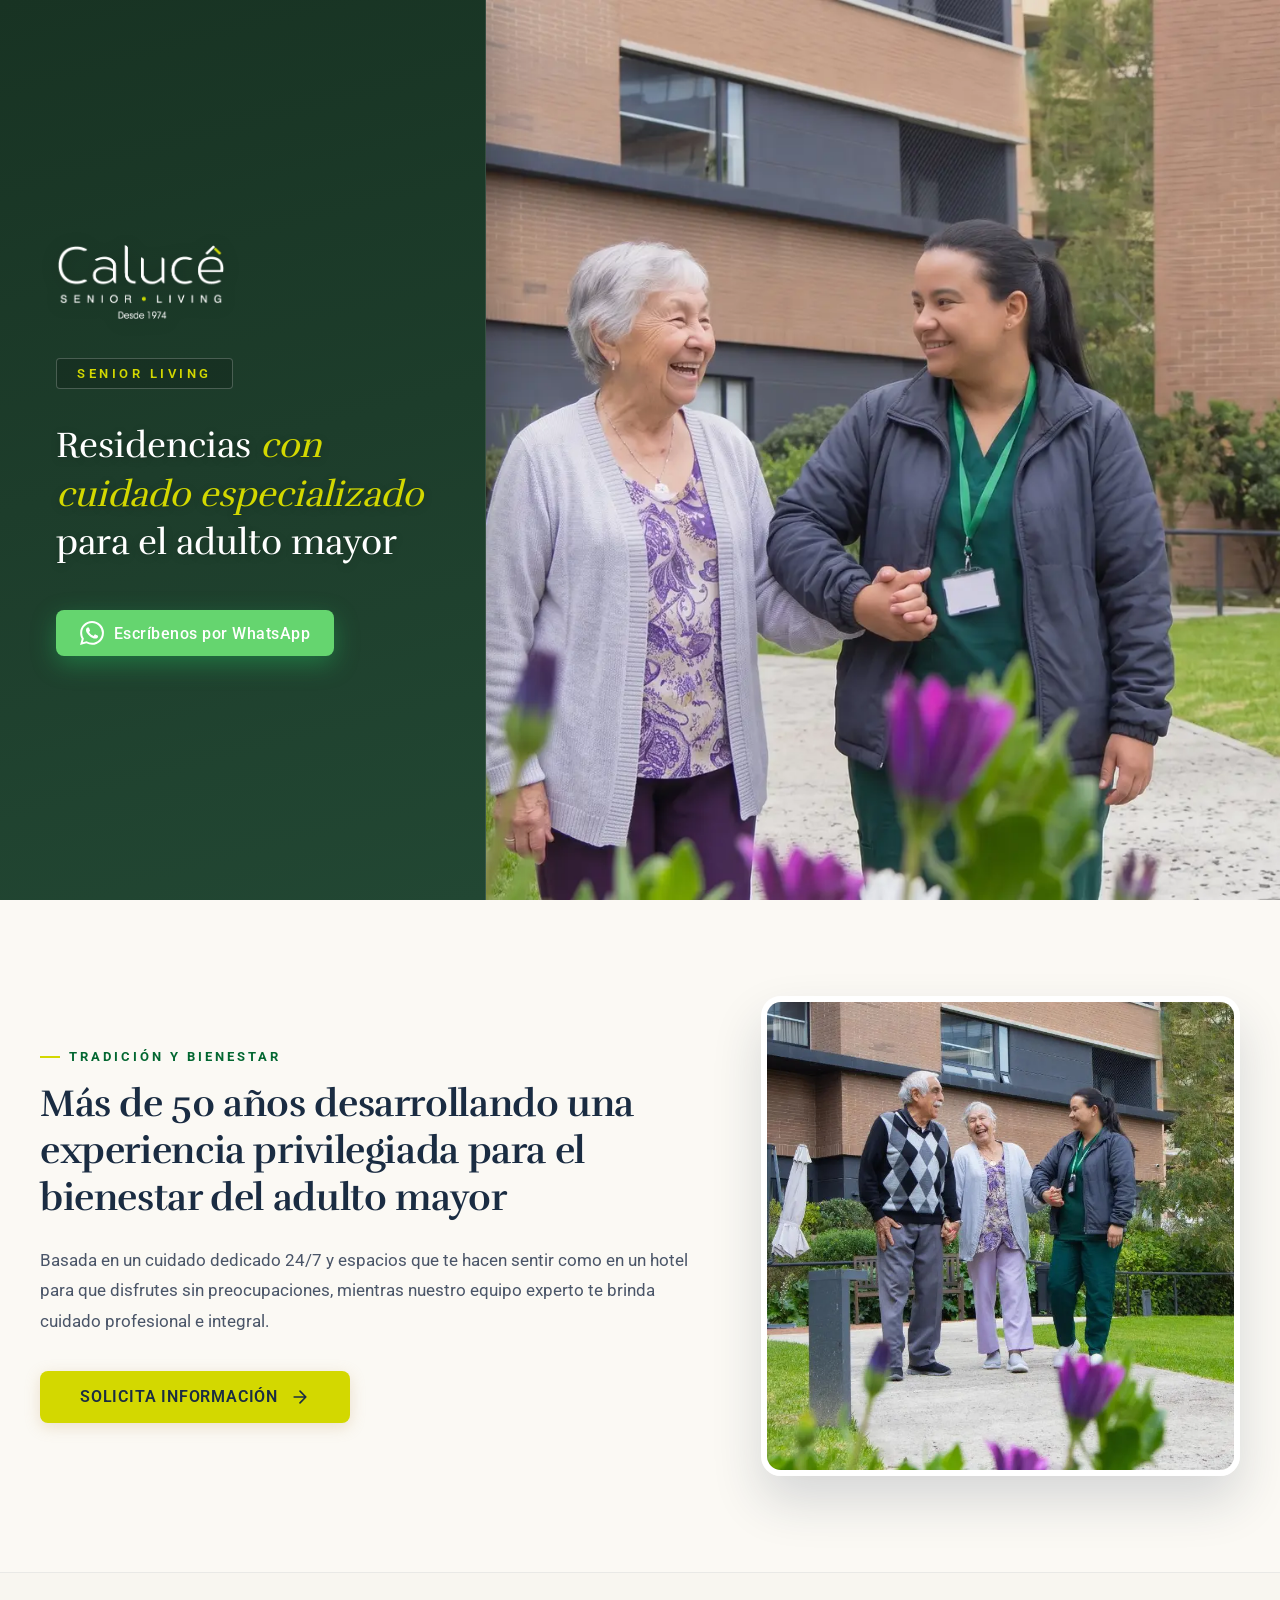
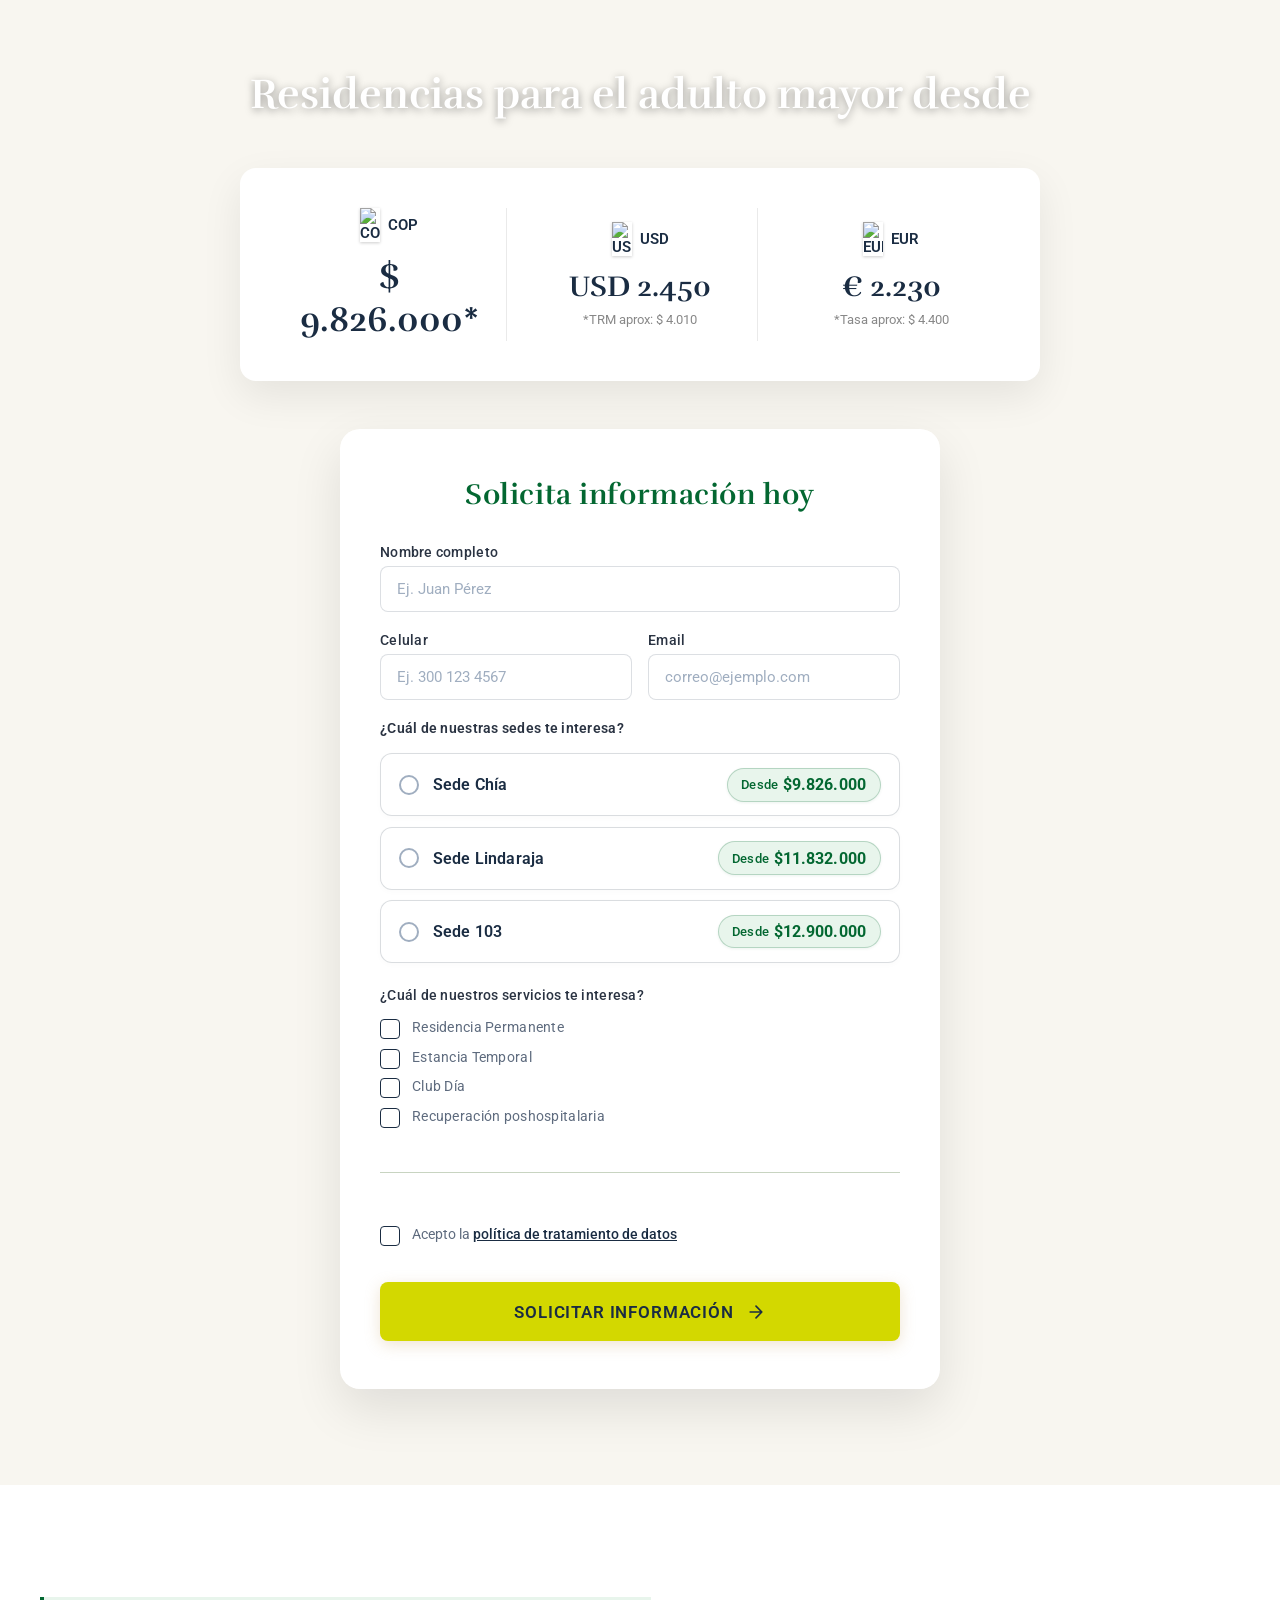
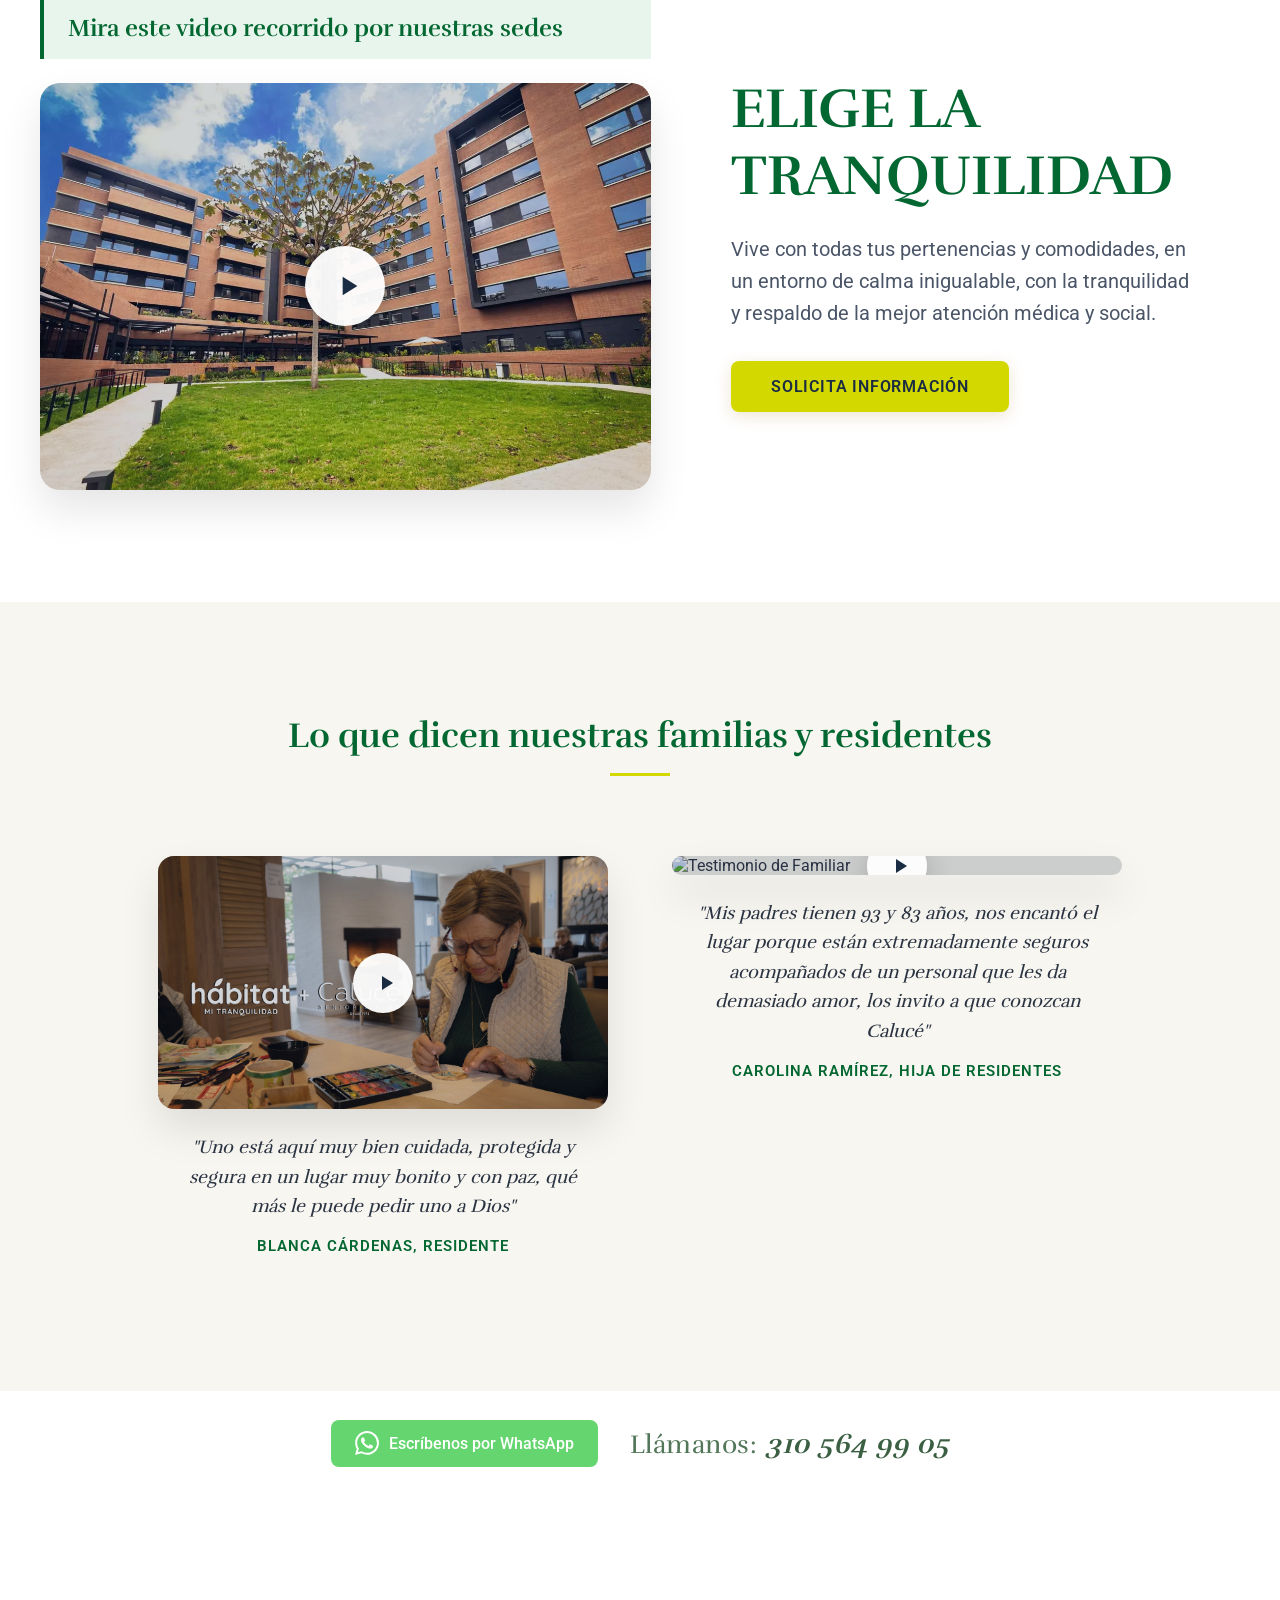
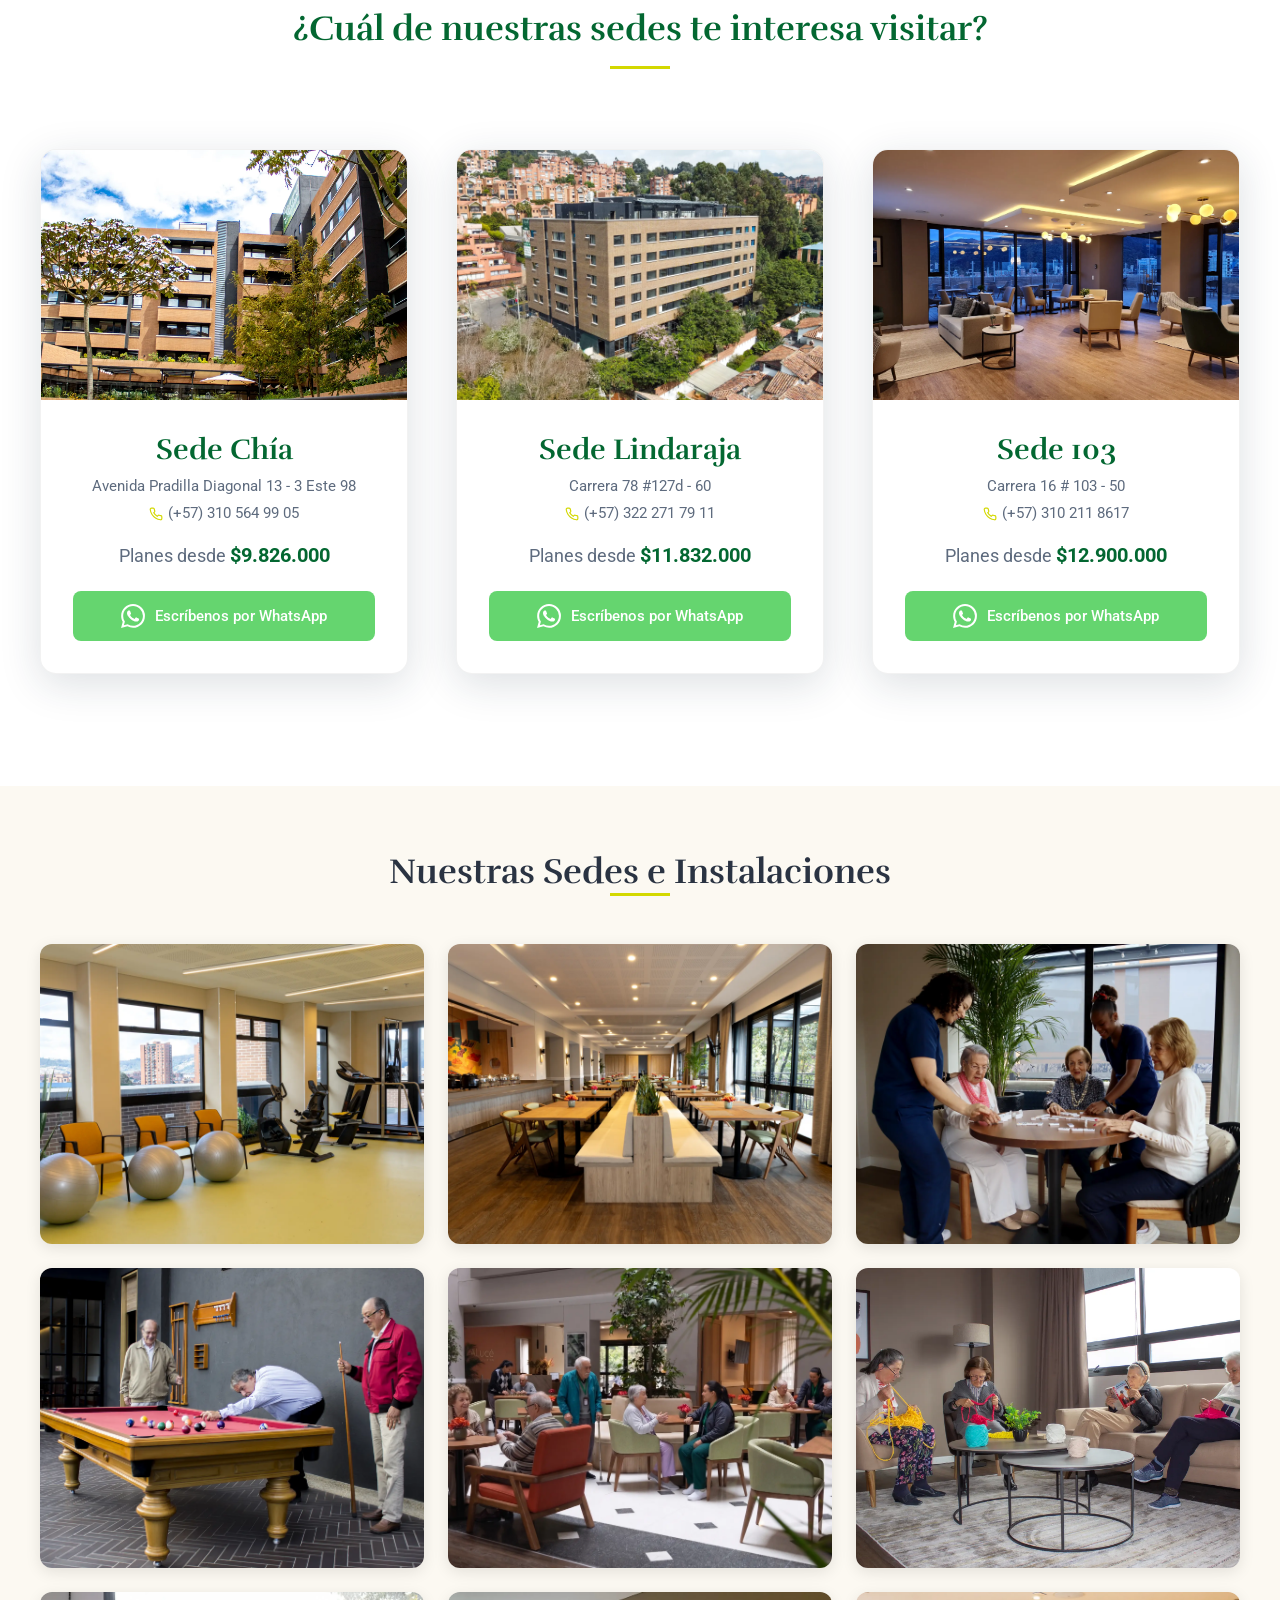
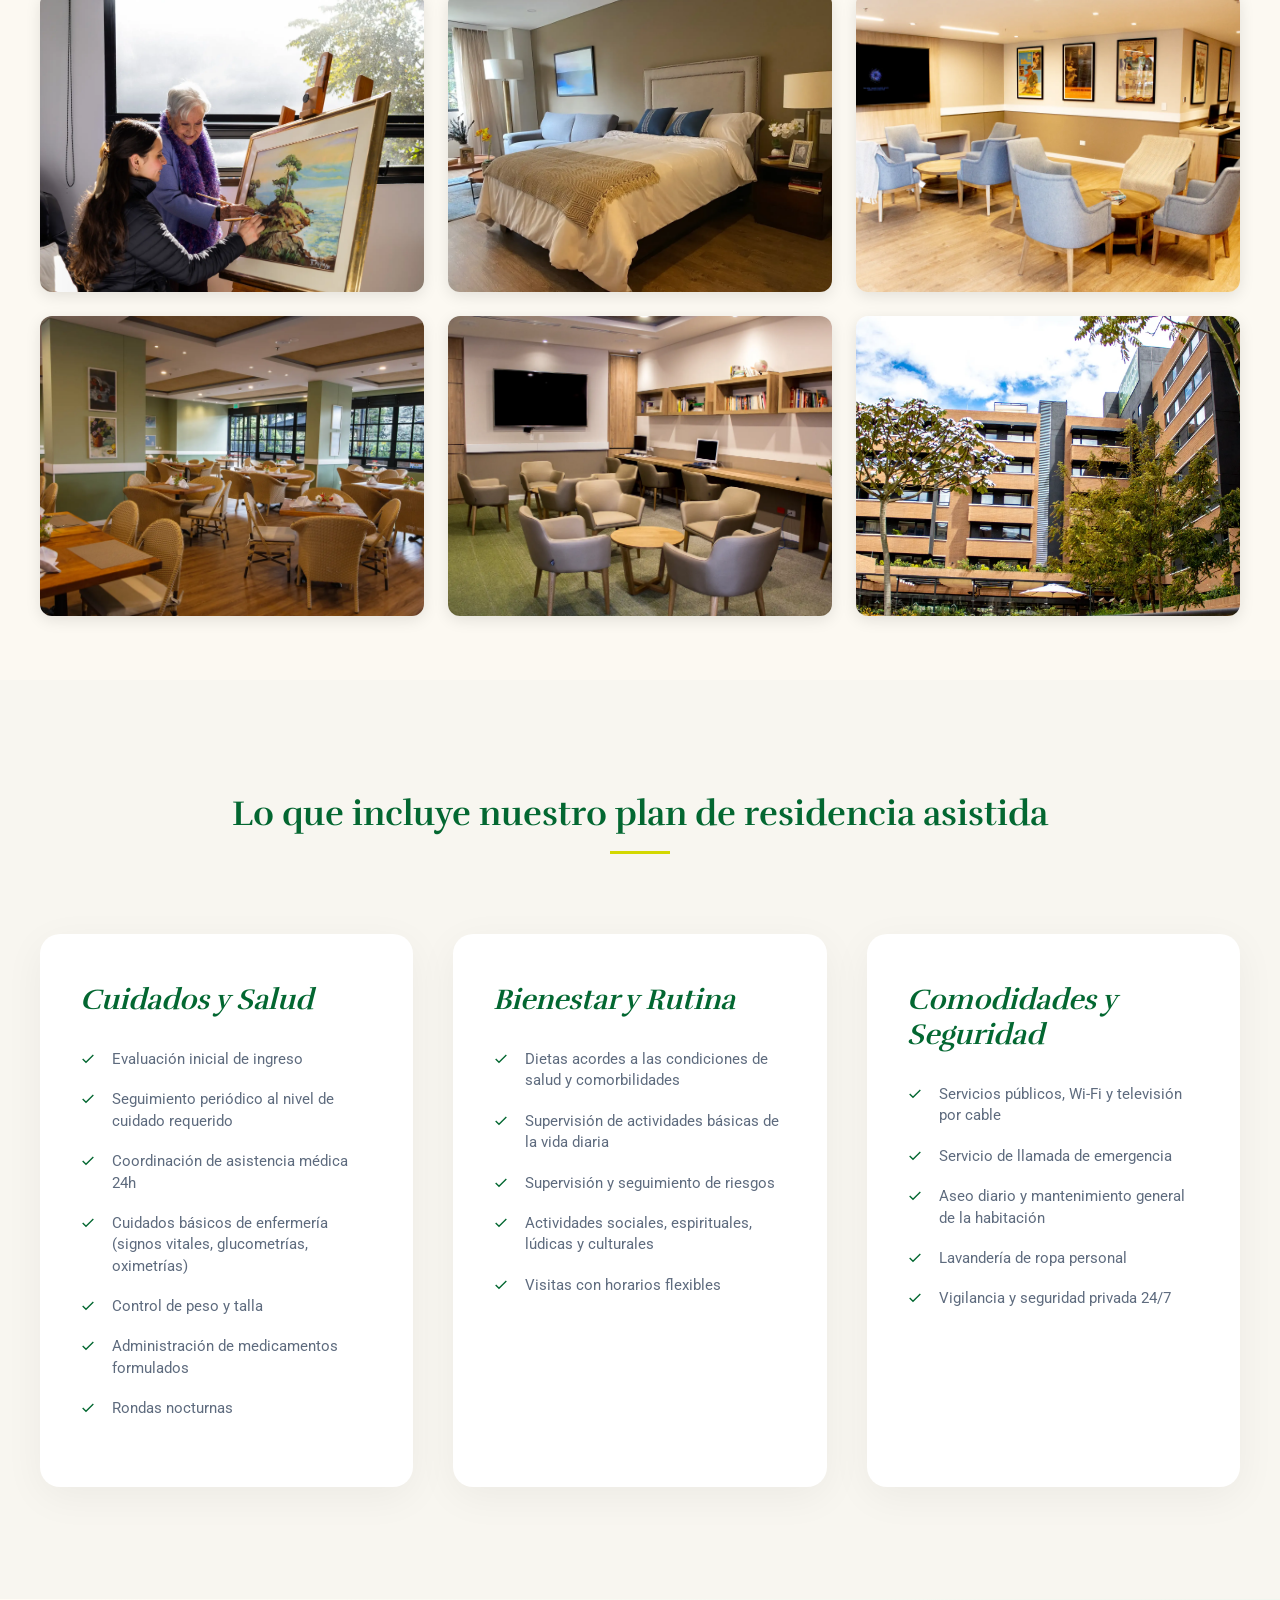
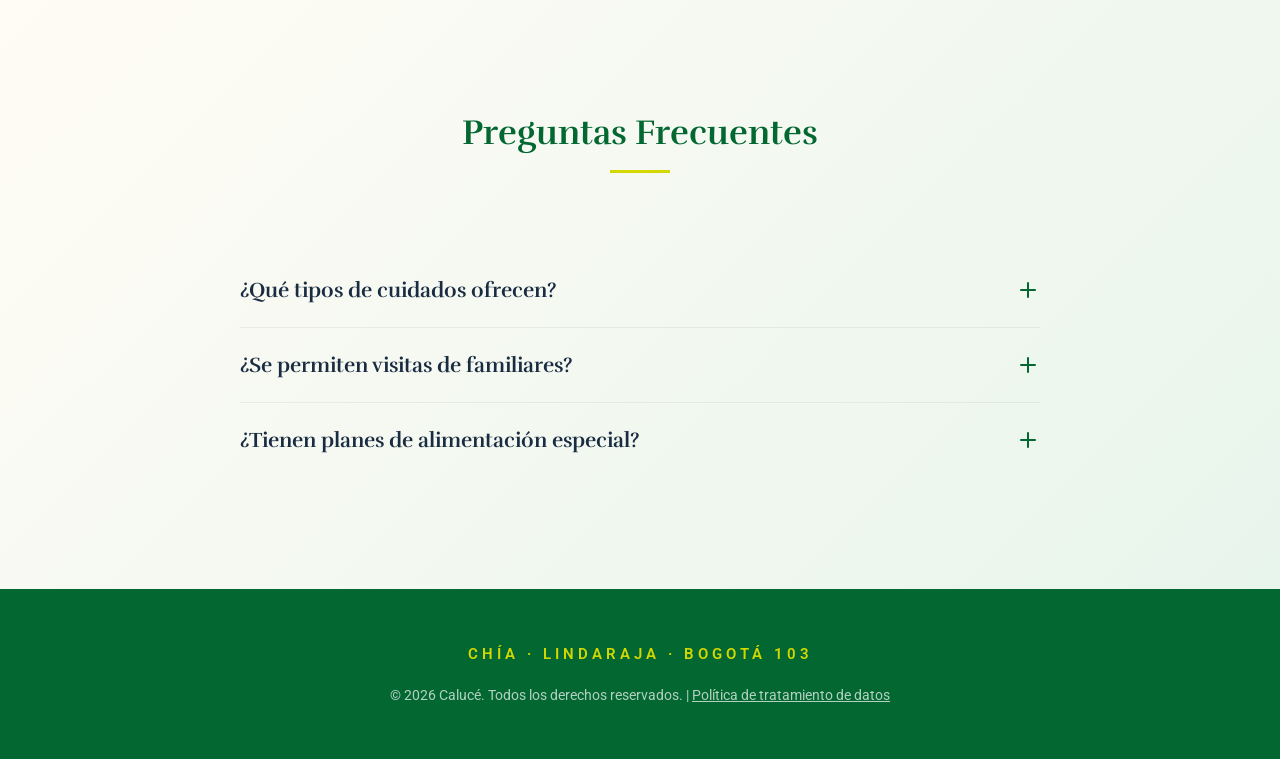
==== commit 9343a7a0: "Actualizar texto de la sección ELIGE LA TRANQUILIDAD" ====
--- a/index.html
+++ b/index.html
@@ -233,7 +233,7 @@
                 
                 <div class="video-text">
                     <h2 class="section-title">ELIGE LA TRANQUILIDAD</h2>
-                    <p class="section-description">de contar con el respaldo de <span class="highlight-text">más de 50 años</span> de experiencia en el cuidado del adulto mayor</p>
+                    <p class="section-description">Vive con todas tus pertenencias y comodidades, en un entorno de calma inigualable, con la tranquilidad y respaldo de la mejor atención médica y social.</p>
                     <button class="cta-btn" style="margin-top: 2rem;" onclick="openFormModal()">SOLICITA INFORMACIÓN</button>
                 </div>
             </div>
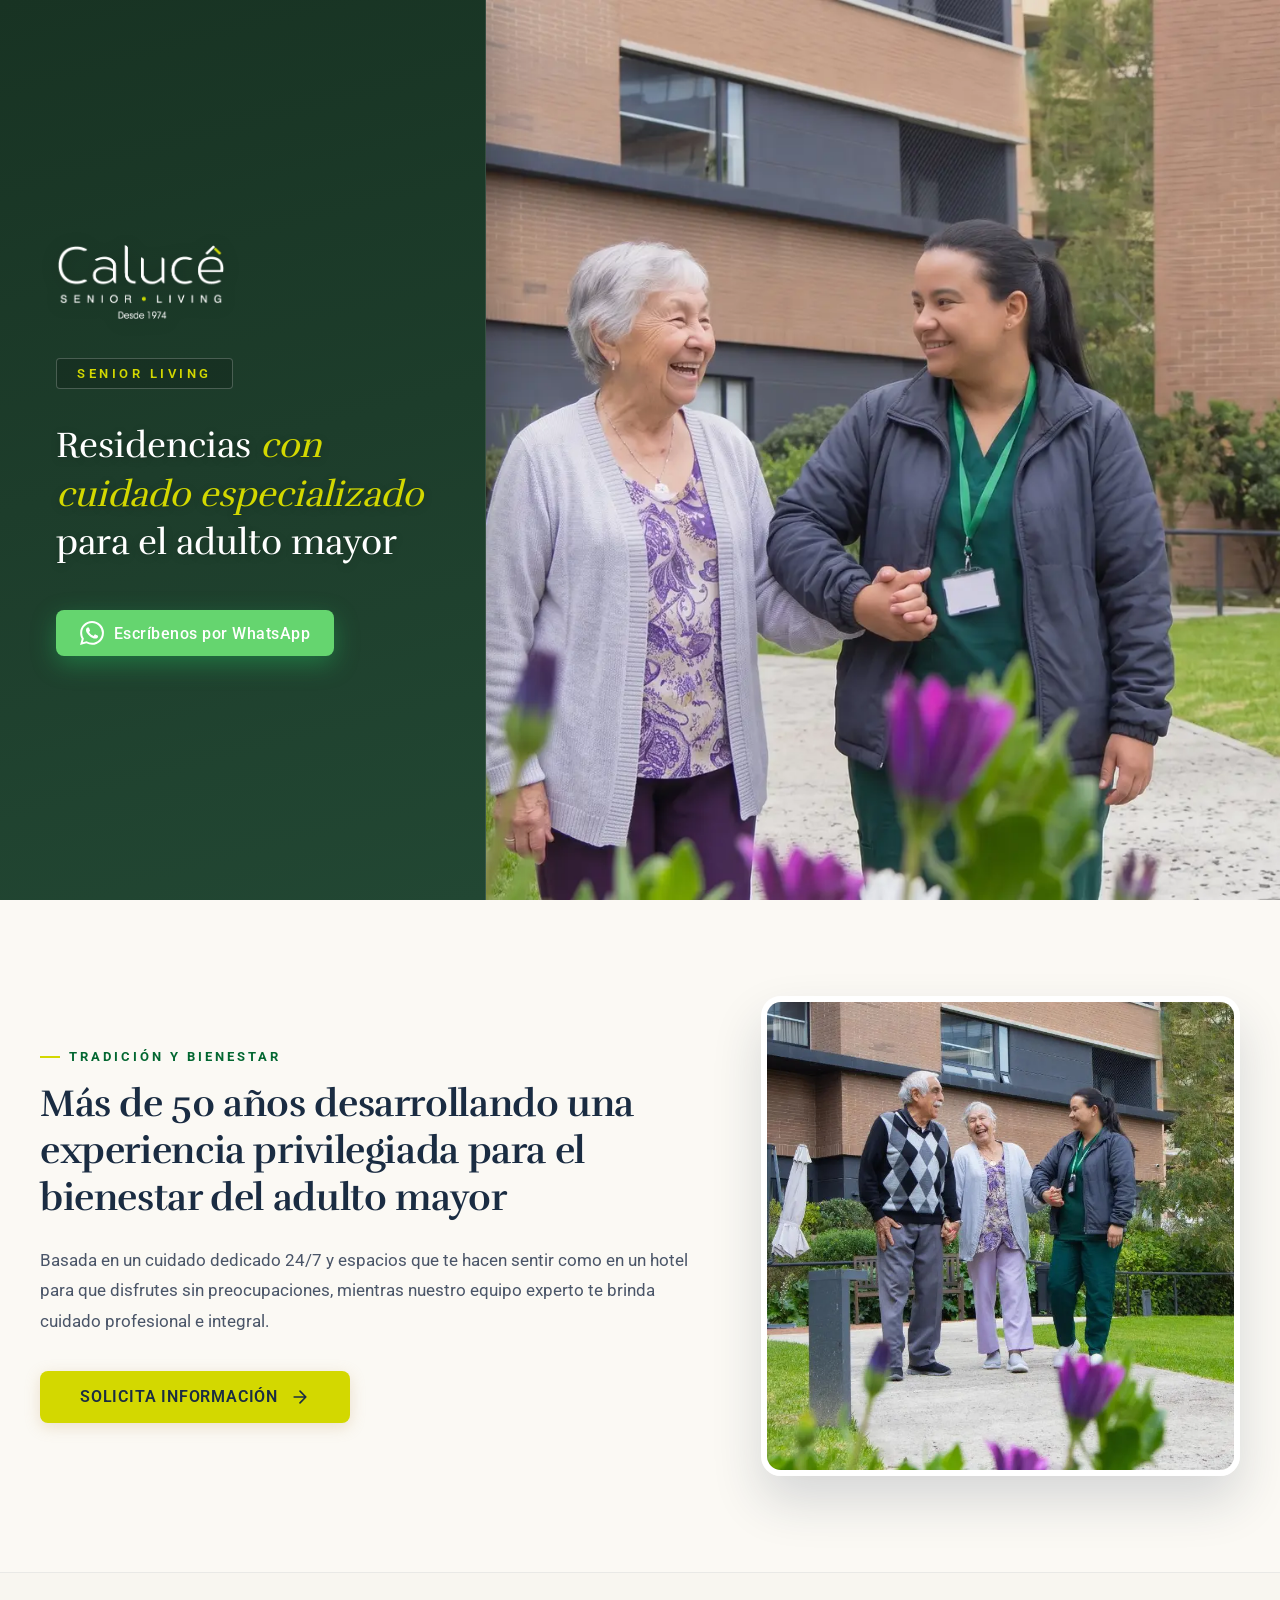
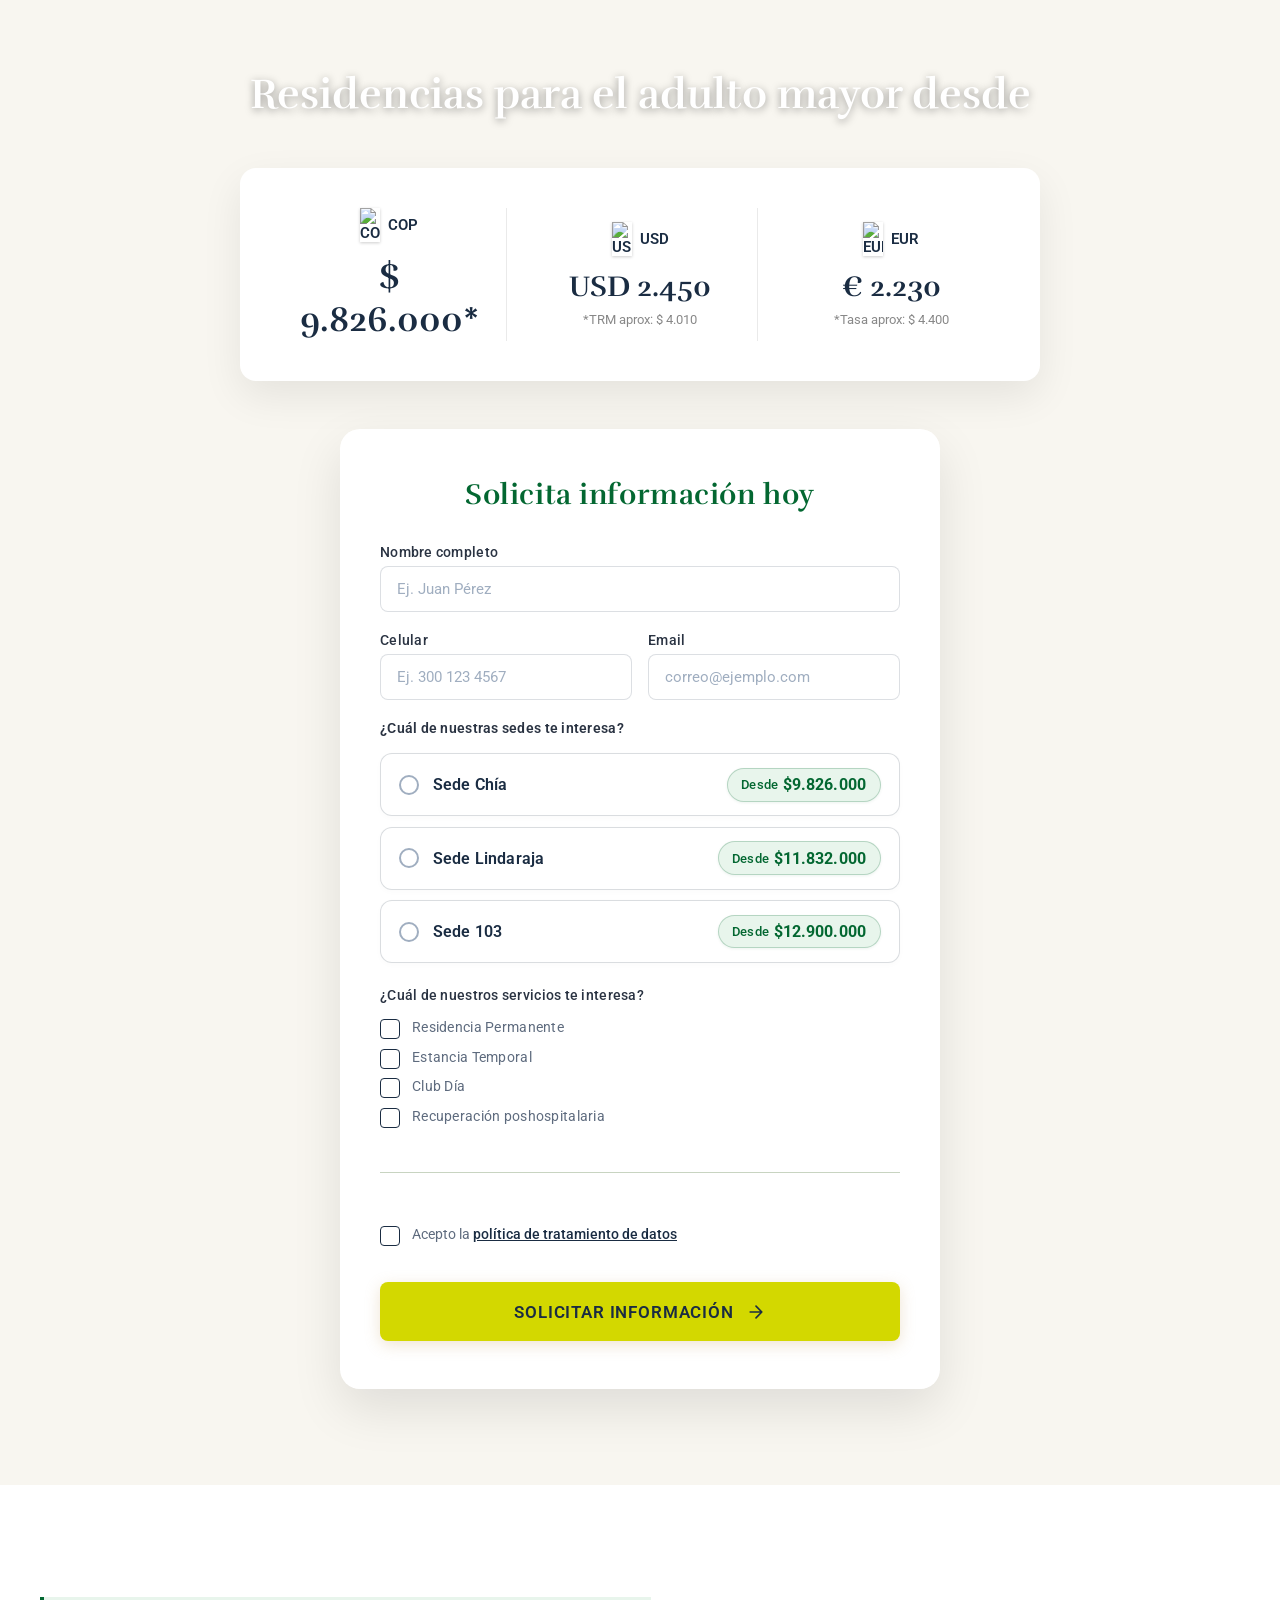
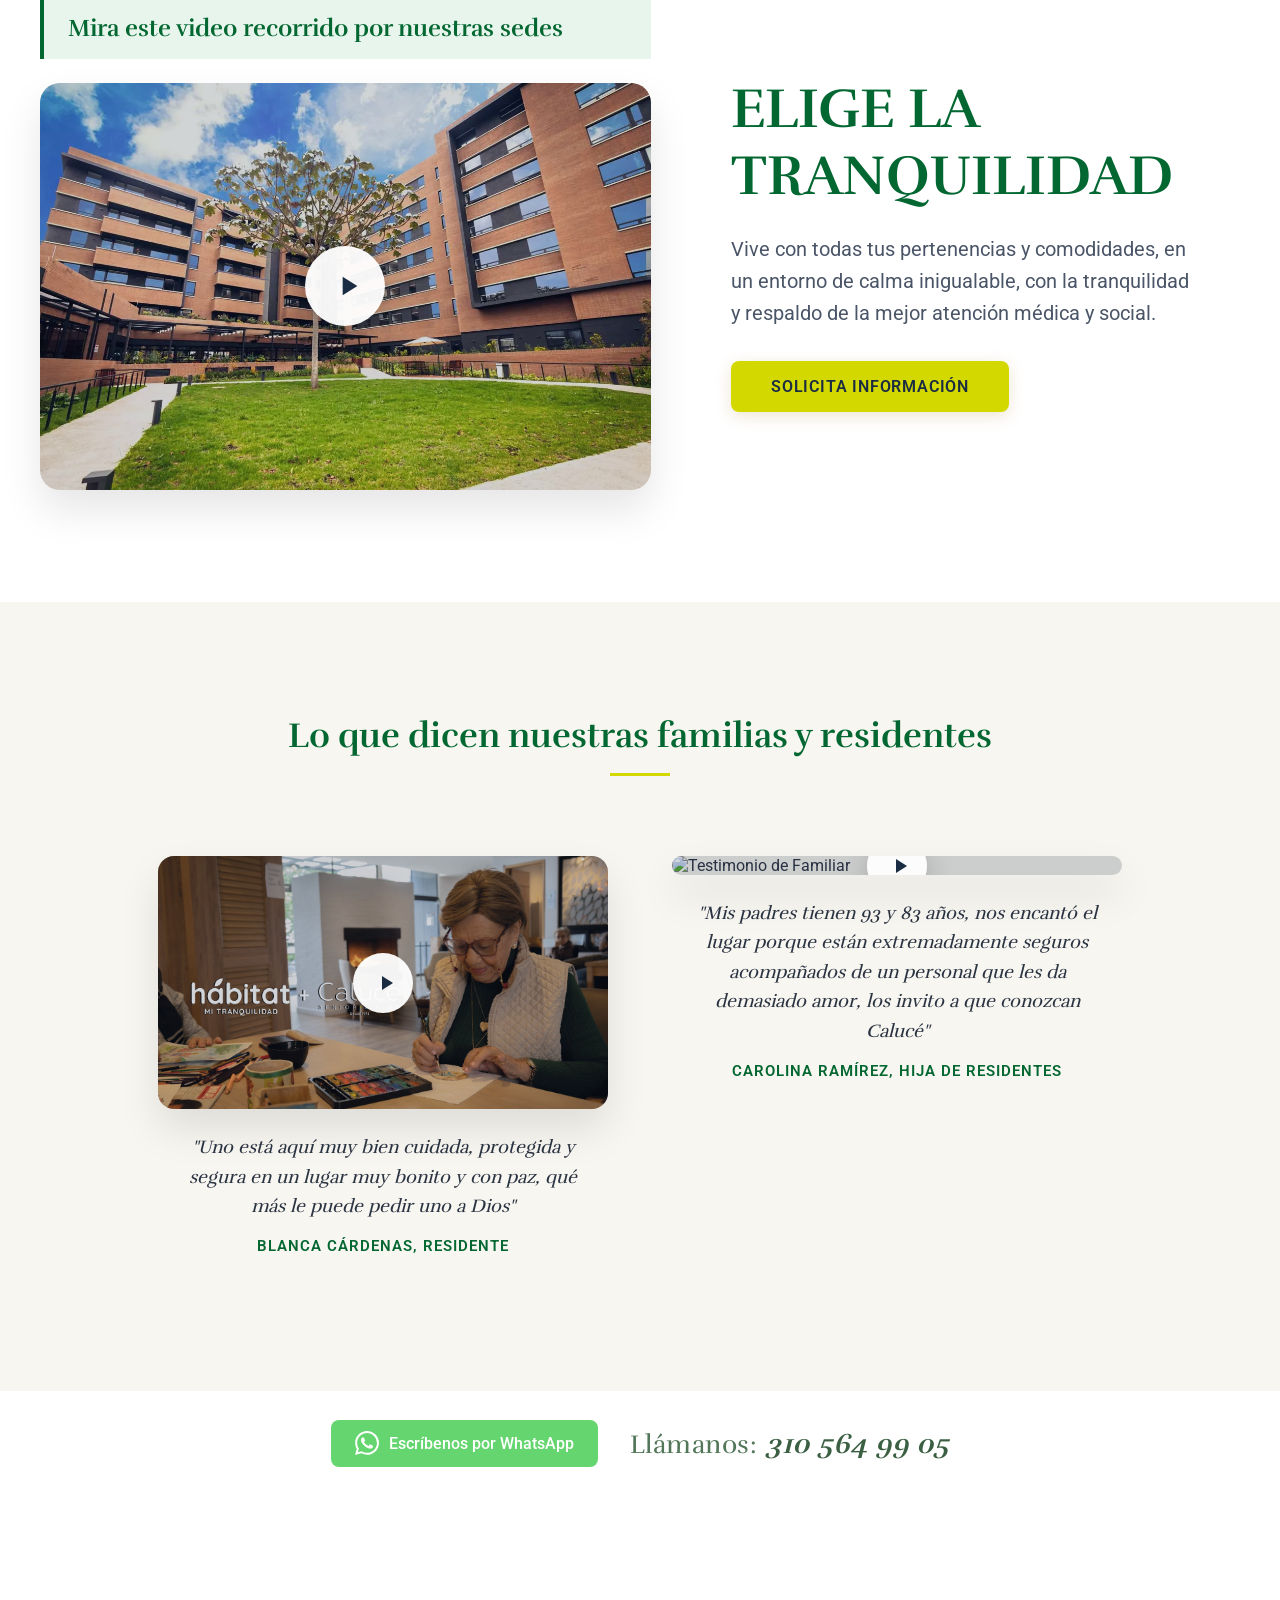
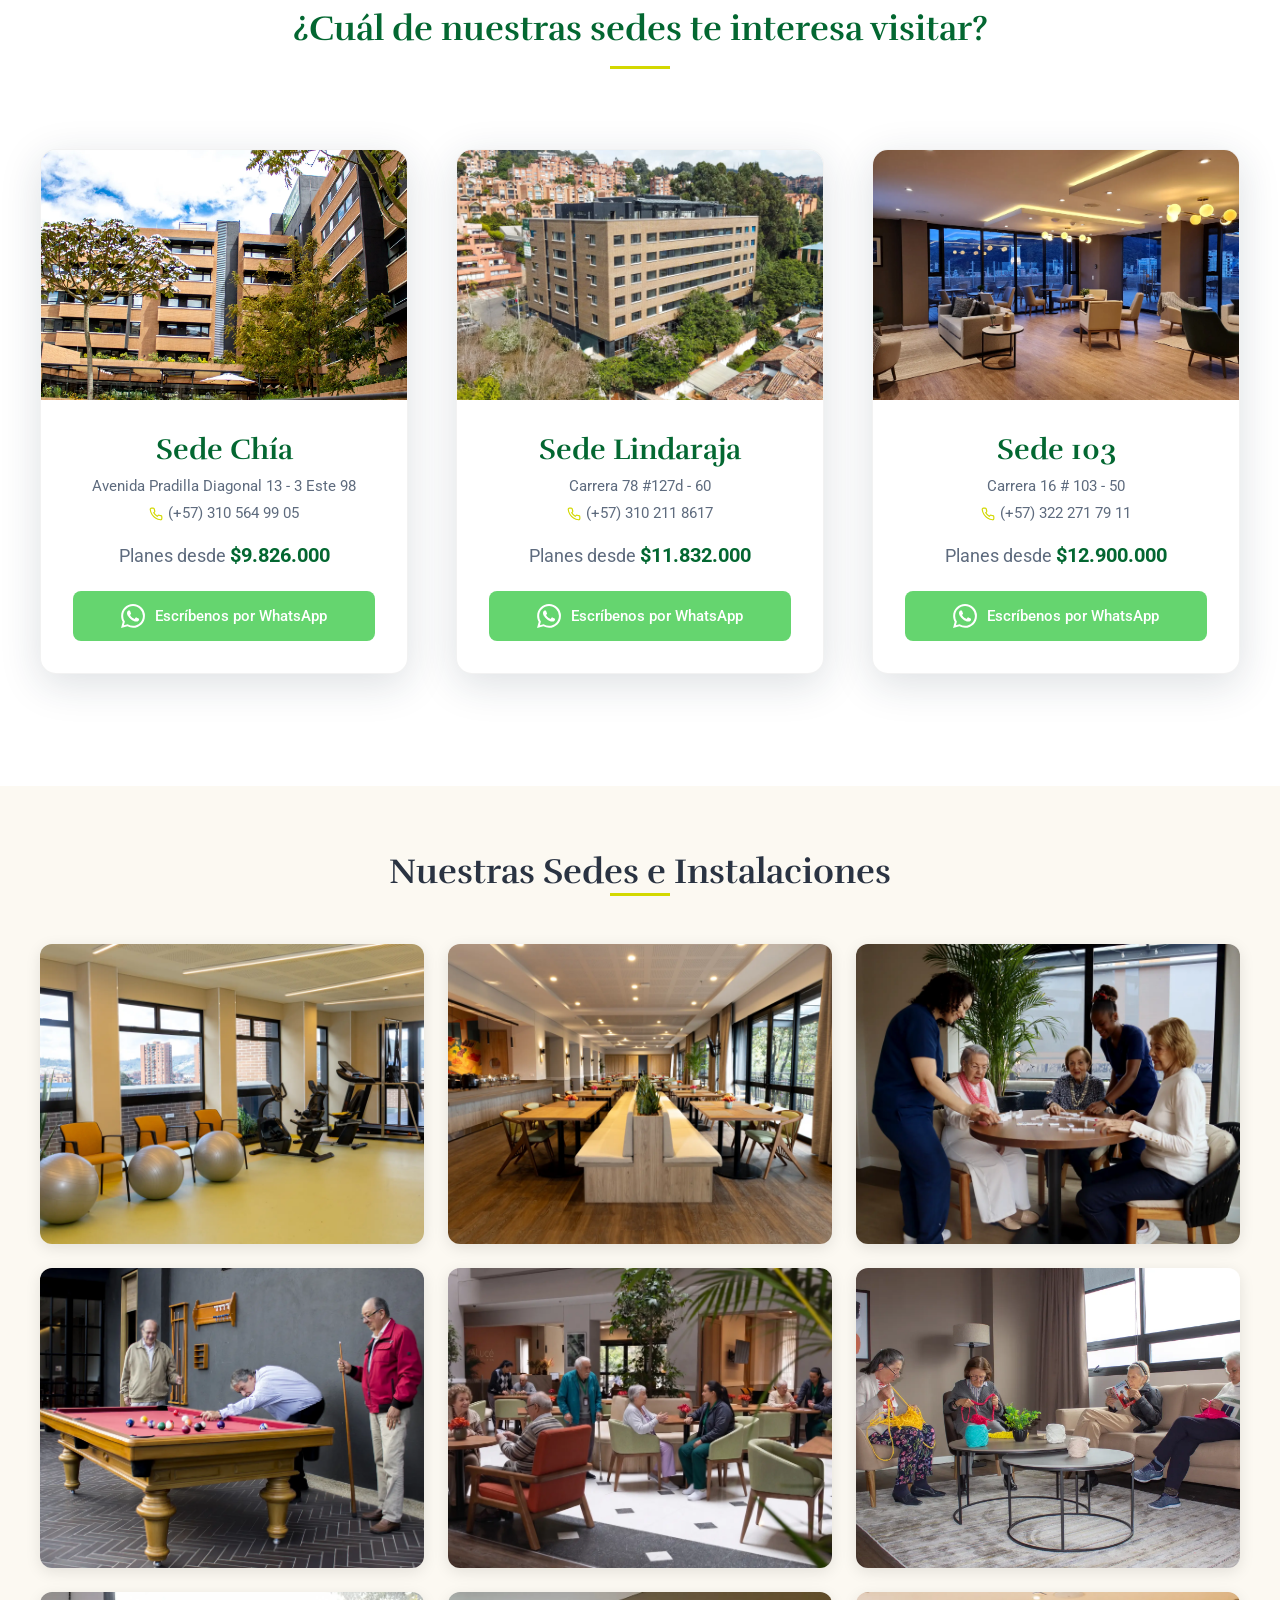
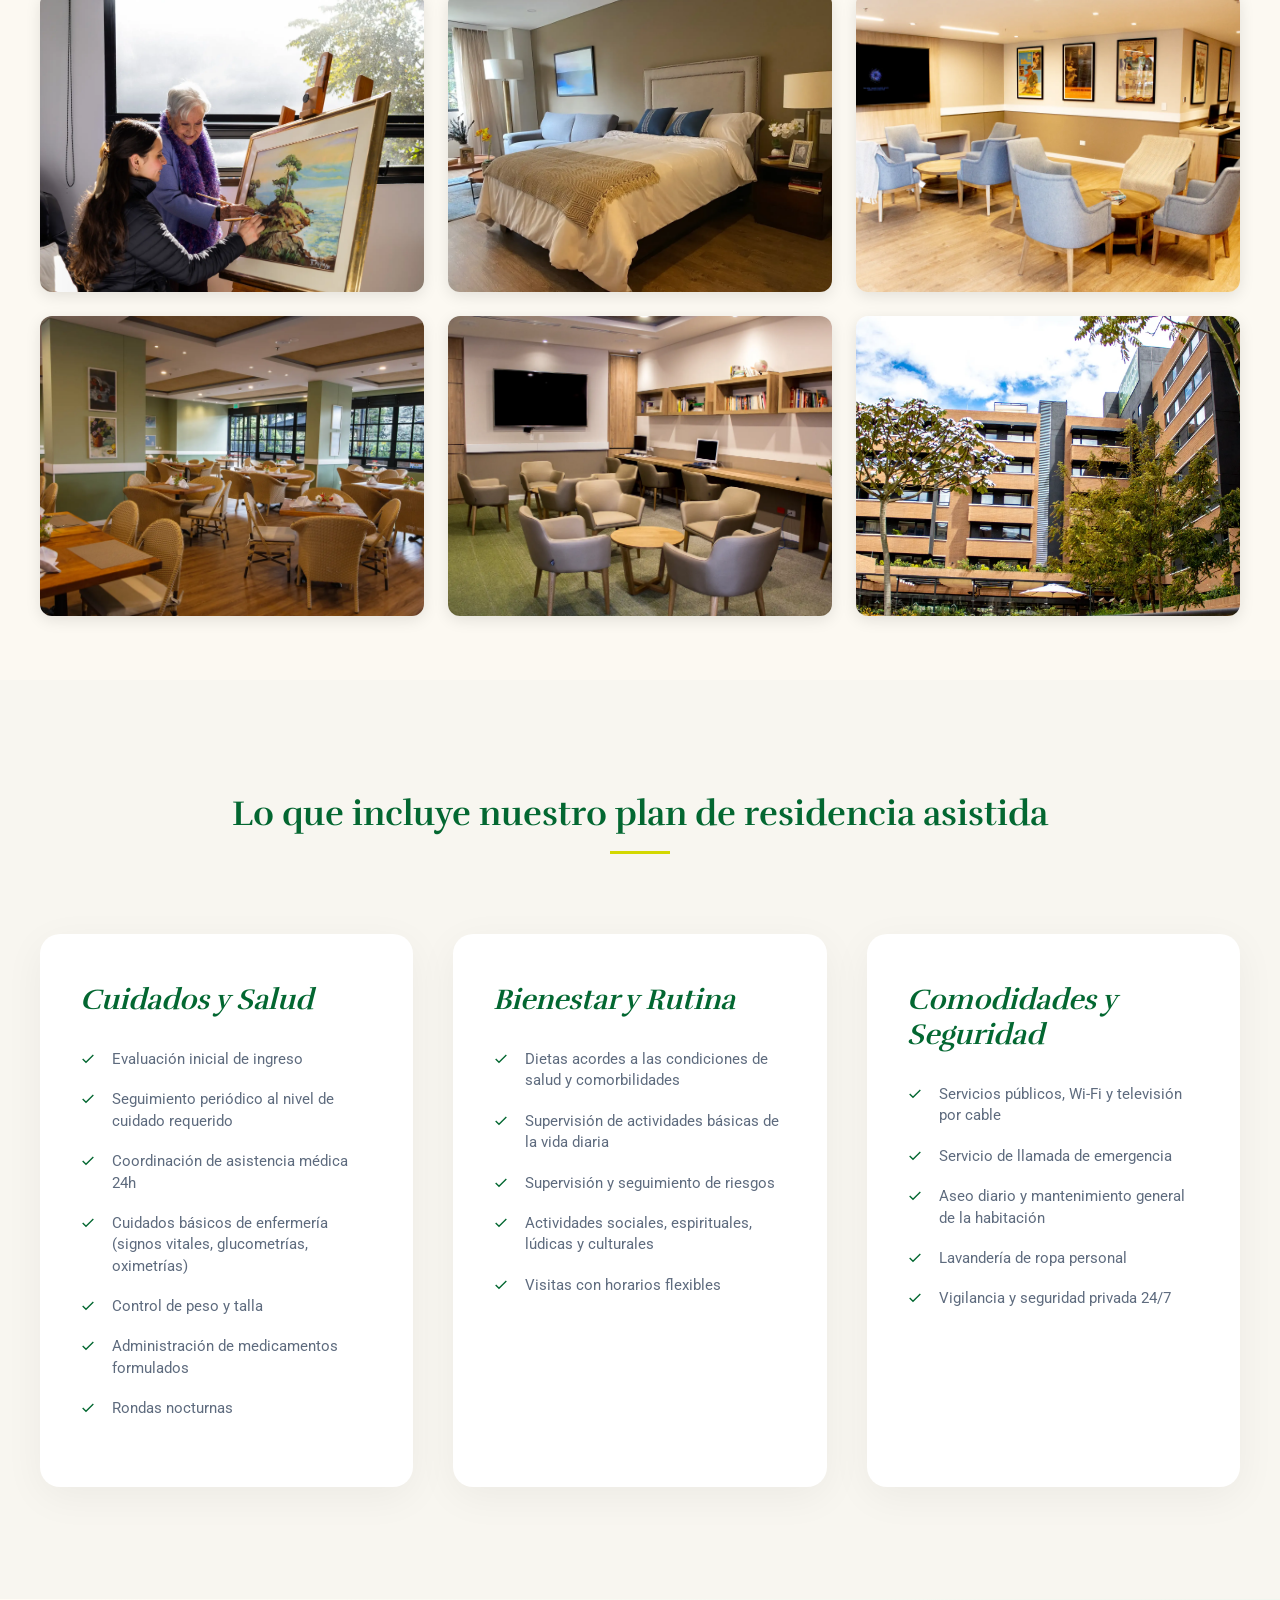
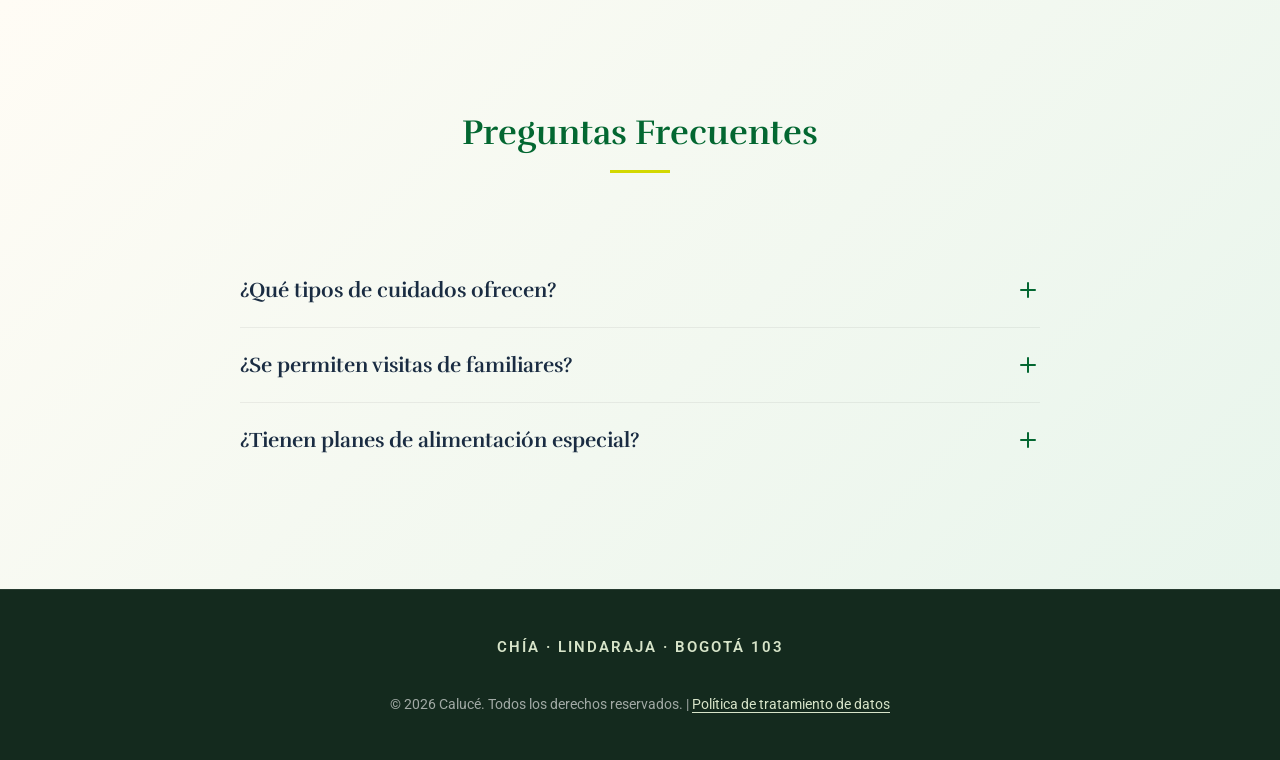
==== commit 96c12803: "Intercambiar teléfonos y WhatsApp de Sede Lindaraja y Sede 103 Co-Authored-By: Claude Opus 5.5 <nore" ====
--- a/index.html
+++ b/index.html
@@ -336,11 +336,11 @@
                         <p class="sede-details">Carrera 78 #127d - 60<br>
                             <span class="phone-line">
                                 <svg class="phone-icon" viewBox="0 0 24 24" width="14" height="14" fill="none" stroke="currentColor" stroke-width="2" stroke-linecap="round" stroke-linejoin="round"><path d="M22 16.92v3a2 2 0 0 1-2.18 2 19.79 19.79 0 0 1-8.63-3.07 19.5 19.5 0 0 1-6-6 19.79 19.79 0 0 1-3.07-8.67A2 2 0 0 1 4.11 2h3a2 2 0 0 1 2 1.72 12.84 12.84 0 0 0 .7 2.81 2 2 0 0 1-.45 2.11L8.09 9.91a16 16 0 0 0 6 6l1.27-1.27a2 2 0 0 1 2.11-.45 12.84 12.84 0 0 0 2.81.7A2 2 0 0 1 22 16.92z"></path></svg>
-                                (+57) 322 271 79 11
+                                (+57) 310 211 8617
                             </span>
                         </p>
                         <p class="sede-price">Planes desde <strong>$11.832.000</strong></p>
-                        <a href="https://wa.me/573222717911?text=Hola,%20me%20interesa%20conocer%20m%C3%A1s%20sobre%20la%20sede%20Lindaraja" class="btn-whatsapp-cta sede-btn" target="_blank" rel="noopener noreferrer" style="justify-content: center; width: 100%;">
+                        <a href="https://wa.me/573102118617?text=Hola,%20me%20interesa%20conocer%20m%C3%A1s%20sobre%20la%20sede%20Lindaraja" class="btn-whatsapp-cta sede-btn" target="_blank" rel="noopener noreferrer" style="justify-content: center; width: 100%;">
                             <svg width="24" height="24" viewBox="0 0 24 24" fill="currentColor" xmlns="http://www.w3.org/2000/svg">
                                 <path d="M17.472 14.382c-.297-.149-1.758-.867-2.03-.967-.273-.099-.471-.148-.67.15-.197.297-.767.966-.94 1.164-.173.199-.347.223-.644.075-.297-.15-1.255-.463-2.39-1.475-.888-.788-1.489-1.761-1.663-2.059-.173-.297-.018-.458.13-.606.134-.133.298-.347.446-.52.149-.174.198-.298.298-.497.099-.198.05-.371-.025-.52-.075-.149-.669-1.612-.916-2.207-.242-.579-.487-.5-.669-.51-.173-.008-.371-.01-.57-.01-.198 0-.52.074-.792.372-.272.297-1.04 1.016-1.04 2.479 0 1.462 1.065 2.875 1.213 3.074.149.198 2.096 3.2 5.077 4.487.709.306 1.262.489 1.694.625.712.227 1.36.195 1.871.118.575-.085 1.758-.719 2.006-1.413.248-.694.248-1.289.173-1.413-.074-.124-.272-.198-.57-.347m-5.421 7.403h-.004a9.87 9.87 0 01-5.031-1.378l-.361-.214-3.741.982.998-3.648-.235-.374a9.86 9.86 0 01-1.51-5.26c.001-5.45 4.436-9.884 9.888-9.884 2.64 0 5.122 1.03 6.988 2.898a9.825 9.825 0 012.893 6.994c-.003 5.45-4.437 9.884-9.885 9.884m8.413-18.297A11.815 11.815 0 0012.05 0C5.495 0 .16 5.335.157 11.892c0 2.096.547 4.142 1.588 5.945L.057 24l6.305-1.654a11.882 11.882 0 005.683 1.448h.005c6.554 0 11.89-5.335 11.893-11.893a11.821 11.821 0 00-3.48-8.413z"/>
                             </svg>
@@ -359,11 +359,11 @@
                         <p class="sede-details">Carrera 16 # 103 - 50<br>
                             <span class="phone-line">
                                 <svg class="phone-icon" viewBox="0 0 24 24" width="14" height="14" fill="none" stroke="currentColor" stroke-width="2" stroke-linecap="round" stroke-linejoin="round"><path d="M22 16.92v3a2 2 0 0 1-2.18 2 19.79 19.79 0 0 1-8.63-3.07 19.5 19.5 0 0 1-6-6 19.79 19.79 0 0 1-3.07-8.67A2 2 0 0 1 4.11 2h3a2 2 0 0 1 2 1.72 12.84 12.84 0 0 0 .7 2.81 2 2 0 0 1-.45 2.11L8.09 9.91a16 16 0 0 0 6 6l1.27-1.27a2 2 0 0 1 2.11-.45 12.84 12.84 0 0 0 2.81.7A2 2 0 0 1 22 16.92z"></path></svg>
-                                (+57) 310 211 8617
+                                (+57) 322 271 79 11
                             </span>
                         </p>
                         <p class="sede-price">Planes desde <strong>$12.900.000</strong></p>
-                        <a href="https://wa.me/573102118617?text=Hola,%20me%20interesa%20conocer%20m%C3%A1s%20sobre%20la%20sede%20103" class="btn-whatsapp-cta sede-btn" target="_blank" rel="noopener noreferrer" style="justify-content: center; width: 100%;">
+                        <a href="https://wa.me/573222717911?text=Hola,%20me%20interesa%20conocer%20m%C3%A1s%20sobre%20la%20sede%20103" class="btn-whatsapp-cta sede-btn" target="_blank" rel="noopener noreferrer" style="justify-content: center; width: 100%;">
                             <svg width="24" height="24" viewBox="0 0 24 24" fill="currentColor" xmlns="http://www.w3.org/2000/svg">
                                 <path d="M17.472 14.382c-.297-.149-1.758-.867-2.03-.967-.273-.099-.471-.148-.67.15-.197.297-.767.966-.94 1.164-.173.199-.347.223-.644.075-.297-.15-1.255-.463-2.39-1.475-.888-.788-1.489-1.761-1.663-2.059-.173-.297-.018-.458.13-.606.134-.133.298-.347.446-.52.149-.174.198-.298.298-.497.099-.198.05-.371-.025-.52-.075-.149-.669-1.612-.916-2.207-.242-.579-.487-.5-.669-.51-.173-.008-.371-.01-.57-.01-.198 0-.52.074-.792.372-.272.297-1.04 1.016-1.04 2.479 0 1.462 1.065 2.875 1.213 3.074.149.198 2.096 3.2 5.077 4.487.709.306 1.262.489 1.694.625.712.227 1.36.195 1.871.118.575-.085 1.758-.719 2.006-1.413.248-.694.248-1.289.173-1.413-.074-.124-.272-.198-.57-.347m-5.421 7.403h-.004a9.87 9.87 0 01-5.031-1.378l-.361-.214-3.741.982.998-3.648-.235-.374a9.86 9.86 0 01-1.51-5.26c.001-5.45 4.436-9.884 9.888-9.884 2.64 0 5.122 1.03 6.988 2.898a9.825 9.825 0 012.893 6.994c-.003 5.45-4.437 9.884-9.885 9.884m8.413-18.297A11.815 11.815 0 0012.05 0C5.495 0 .16 5.335.157 11.892c0 2.096.547 4.142 1.588 5.945L.057 24l6.305-1.654a11.882 11.882 0 005.683 1.448h.005c6.554 0 11.89-5.335 11.893-11.893a11.821 11.821 0 00-3.48-8.413z"/>
                             </svg>
@@ -625,8 +625,8 @@
             <h2 class="form-subtitle">¿Qué sede te interesa?</h2>
             <div style="display: flex; flex-direction: column; gap: 1rem; margin-top: 1.5rem;">
                 <a href="https://wa.me/573105649905?text=Hola,%20me%20interesa%20conocer%20m%C3%A1s%20sobre%20la%20sede%20Ch%C3%ADa" class="btn-whatsapp-cta" target="_blank" rel="noopener noreferrer" style="justify-content: center;">Sede Chía</a>
-                <a href="https://wa.me/573222717911?text=Hola,%20me%20interesa%20conocer%20m%C3%A1s%20sobre%20la%20sede%20Lindaraja" class="btn-whatsapp-cta" target="_blank" rel="noopener noreferrer" style="justify-content: center;">Sede Lindaraja</a>
-                <a href="https://wa.me/573102118617?text=Hola,%20me%20interesa%20conocer%20m%C3%A1s%20sobre%20la%20sede%20103" class="btn-whatsapp-cta" target="_blank" rel="noopener noreferrer" style="justify-content: center;">Sede 103</a>
+                <a href="https://wa.me/573102118617?text=Hola,%20me%20interesa%20conocer%20m%C3%A1s%20sobre%20la%20sede%20Lindaraja" class="btn-whatsapp-cta" target="_blank" rel="noopener noreferrer" style="justify-content: center;">Sede Lindaraja</a>
+                <a href="https://wa.me/573222717911?text=Hola,%20me%20interesa%20conocer%20m%C3%A1s%20sobre%20la%20sede%20103" class="btn-whatsapp-cta" target="_blank" rel="noopener noreferrer" style="justify-content: center;">Sede 103</a>
             </div>
         </div>
     </div>
--- a/style.css
+++ b/style.css
@@ -1636,3 +1636,226 @@
     top: -40px;
 }
 
+/* ==========================================================================
+   Policy & Legal Page Styles (politica.html)
+   ========================================================================== */
+.policy-page {
+    background-color: #f8f6f0;
+    min-height: 80vh;
+}
+
+.policy-header {
+    background-color: #1e382b;
+    padding: 1.25rem 2rem;
+    display: flex;
+    justify-content: center;
+    align-items: center;
+    border-bottom: 1px solid rgba(255, 255, 255, 0.1);
+}
+
+.policy-header .logo-container {
+    padding: 0;
+    margin: 0;
+    display: flex;
+    justify-content: center;
+}
+
+.policy-header .logo {
+    height: 75px;
+    width: auto;
+}
+
+.policy-banner {
+    background: linear-gradient(135deg, #1e382b 0%, #294e3b 100%);
+    padding: 4.5rem 1.5rem 3.5rem;
+    text-align: center;
+    color: #ffffff;
+}
+
+.policy-banner-container {
+    max-width: 900px;
+    margin: 0 auto;
+    display: flex;
+    flex-direction: column;
+    align-items: center;
+}
+
+.policy-back-link {
+    display: inline-flex;
+    align-items: center;
+    gap: 0.5rem;
+    color: #d7e4c9;
+    text-decoration: none;
+    font-size: 0.95rem;
+    font-weight: 500;
+    margin-bottom: 1.5rem;
+    padding: 0.4rem 1rem;
+    border-radius: 20px;
+    background: rgba(255, 255, 255, 0.08);
+    border: 1px solid rgba(255, 255, 255, 0.15);
+    transition: all 0.3s ease;
+}
+
+.policy-back-link:hover {
+    background: rgba(255, 255, 255, 0.18);
+    color: #ffffff;
+}
+
+.policy-title {
+    font-family: var(--font-heading);
+    font-size: 2.8rem;
+    font-weight: 700;
+    color: #ffffff;
+    margin: 0;
+    line-height: 1.2;
+}
+
+.policy-banner .title-divider {
+    margin: 1.5rem auto 0;
+    background: #d3d800;
+    width: 70px;
+    height: 3px;
+    border-radius: 2px;
+}
+
+.policy-content {
+    padding: 4rem 1.5rem 6rem;
+    background-color: #f8f6f0;
+}
+
+.policy-container {
+    max-width: 900px;
+    margin: 0 auto;
+    background: #ffffff;
+    padding: 4rem 4.5rem;
+    border-radius: 16px;
+    box-shadow: 0 10px 40px rgba(26, 44, 66, 0.06);
+    border: 1px solid rgba(26, 44, 66, 0.06);
+    color: #374151;
+    font-size: 1.05rem;
+    line-height: 1.85;
+}
+
+.policy-container h2 {
+    font-family: var(--font-heading);
+    color: #1e382b;
+    font-size: 1.4rem;
+    font-weight: 700;
+    margin-top: 2.8rem;
+    margin-bottom: 1.2rem;
+    padding-bottom: 0.6rem;
+    border-bottom: 1px solid #e5e7eb;
+    letter-spacing: 0.5px;
+}
+
+.policy-container h2:first-child {
+    margin-top: 0;
+}
+
+.policy-container p {
+    margin-bottom: 1.35rem;
+    color: #4b5563;
+    line-height: 1.85;
+    text-align: justify;
+}
+
+.policy-container ul {
+    margin: 1.2rem 0 1.8rem 1.5rem;
+    padding-left: 1rem;
+}
+
+.policy-container li {
+    margin-bottom: 0.75rem;
+    color: #4b5563;
+    line-height: 1.75;
+}
+
+.policy-container a {
+    color: #1e382b;
+    font-weight: 600;
+    text-decoration: underline;
+    text-underline-offset: 3px;
+    transition: color 0.2s ease;
+}
+
+.policy-container a:hover {
+    color: #036731;
+}
+
+.policy-container strong {
+    color: #111827;
+    font-weight: 600;
+}
+
+/* Footer Styles */
+.footer {
+    background-color: #142a1e;
+    color: rgba(255, 255, 255, 0.7);
+    padding: 3rem 1.5rem;
+    text-align: center;
+    border-top: 1px solid rgba(255, 255, 255, 0.08);
+}
+
+.footer-content {
+    max-width: 900px;
+    margin: 0 auto;
+    display: flex;
+    flex-direction: column;
+    align-items: center;
+    gap: 1rem;
+}
+
+.footer-locations {
+    font-size: 0.95rem;
+    font-weight: 600;
+    letter-spacing: 2px;
+    color: #d7e4c9;
+}
+
+.footer-legal {
+    font-size: 0.85rem;
+    color: rgba(255, 255, 255, 0.6);
+}
+
+.footer-legal a {
+    color: #d7e4c9;
+    text-decoration: underline;
+    text-underline-offset: 3px;
+    transition: color 0.2s ease;
+}
+
+.footer-legal a:hover {
+    color: #ffffff;
+}
+
+@media (max-width: 768px) {
+    .policy-banner {
+        padding: 3rem 1.25rem 2.5rem;
+    }
+
+    .policy-title {
+        font-size: 2rem;
+    }
+
+    .policy-content {
+        padding: 2rem 1rem 4rem;
+    }
+
+    .policy-container {
+        padding: 2.25rem 1.5rem;
+        border-radius: 12px;
+        font-size: 1rem;
+        line-height: 1.75;
+    }
+
+    .policy-container h2 {
+        font-size: 1.2rem;
+        margin-top: 2rem;
+    }
+
+    .policy-container p {
+        text-align: left;
+    }
+}
+
+
